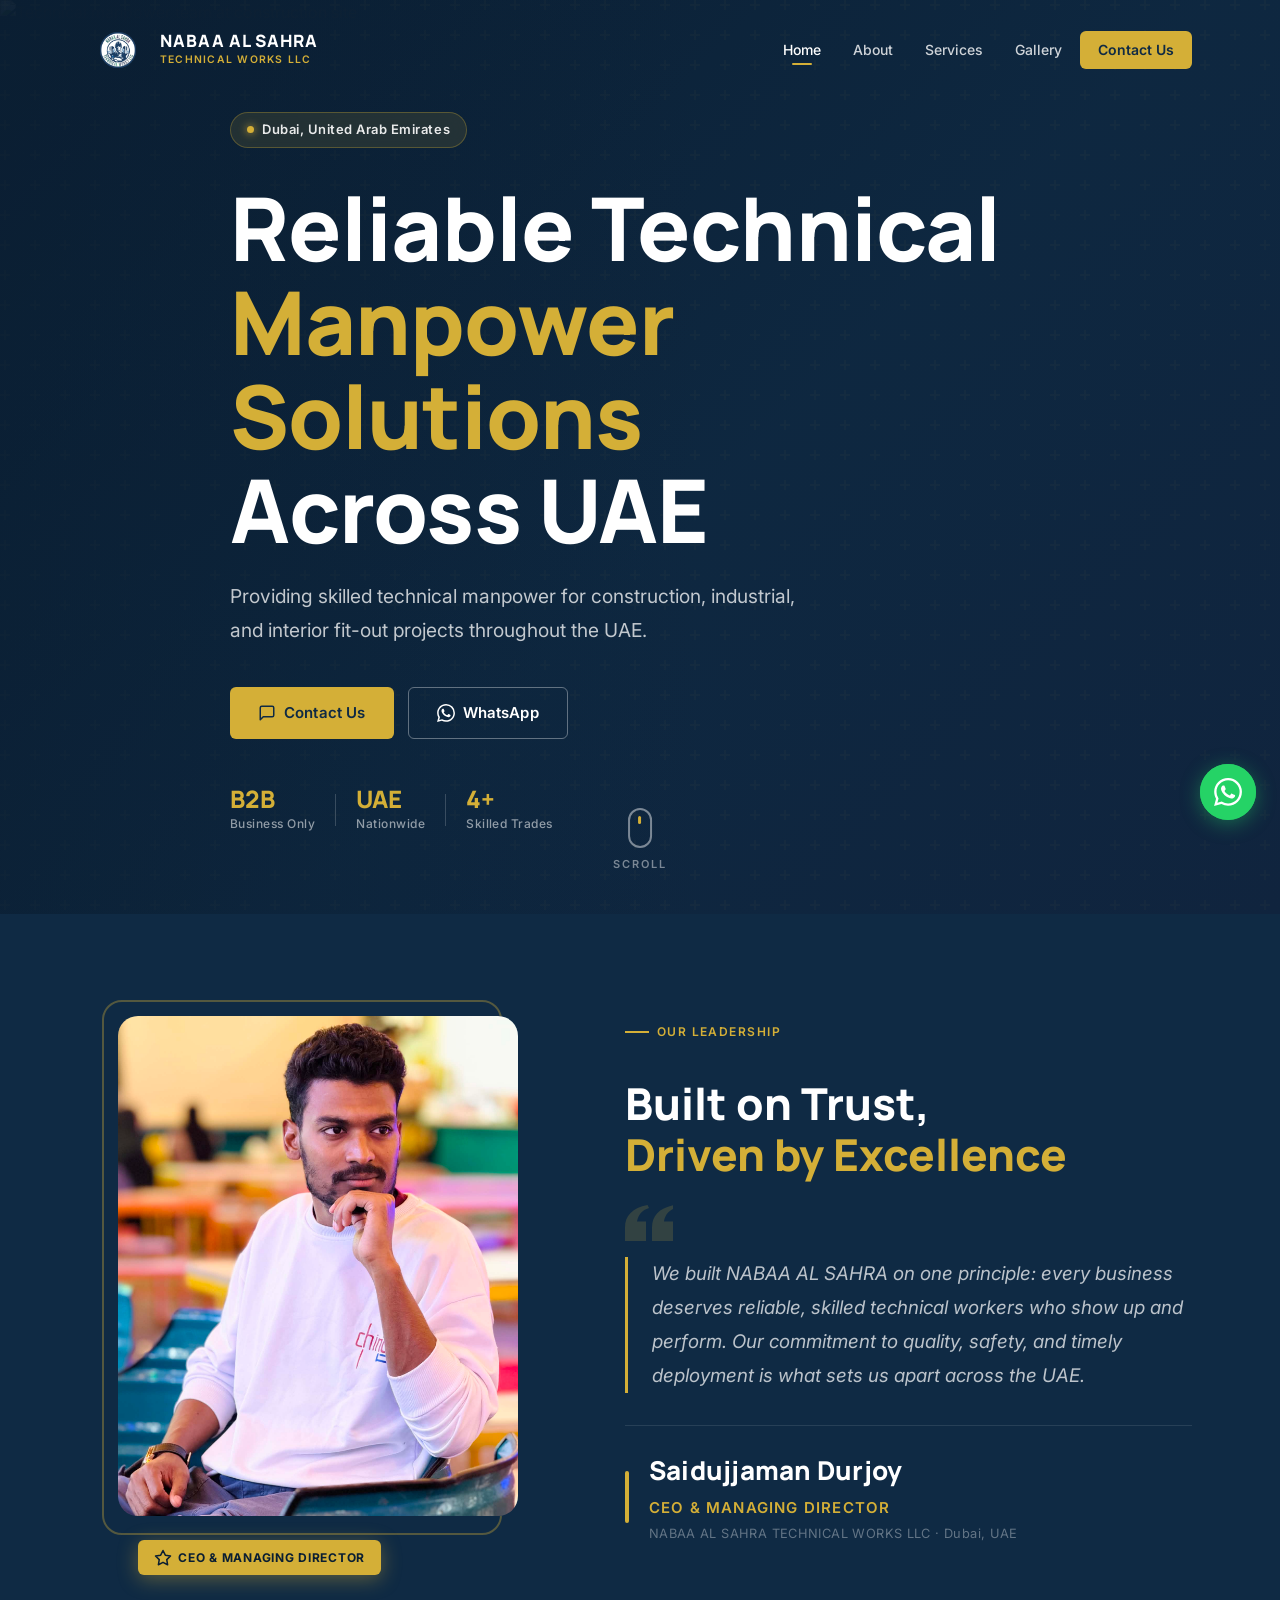
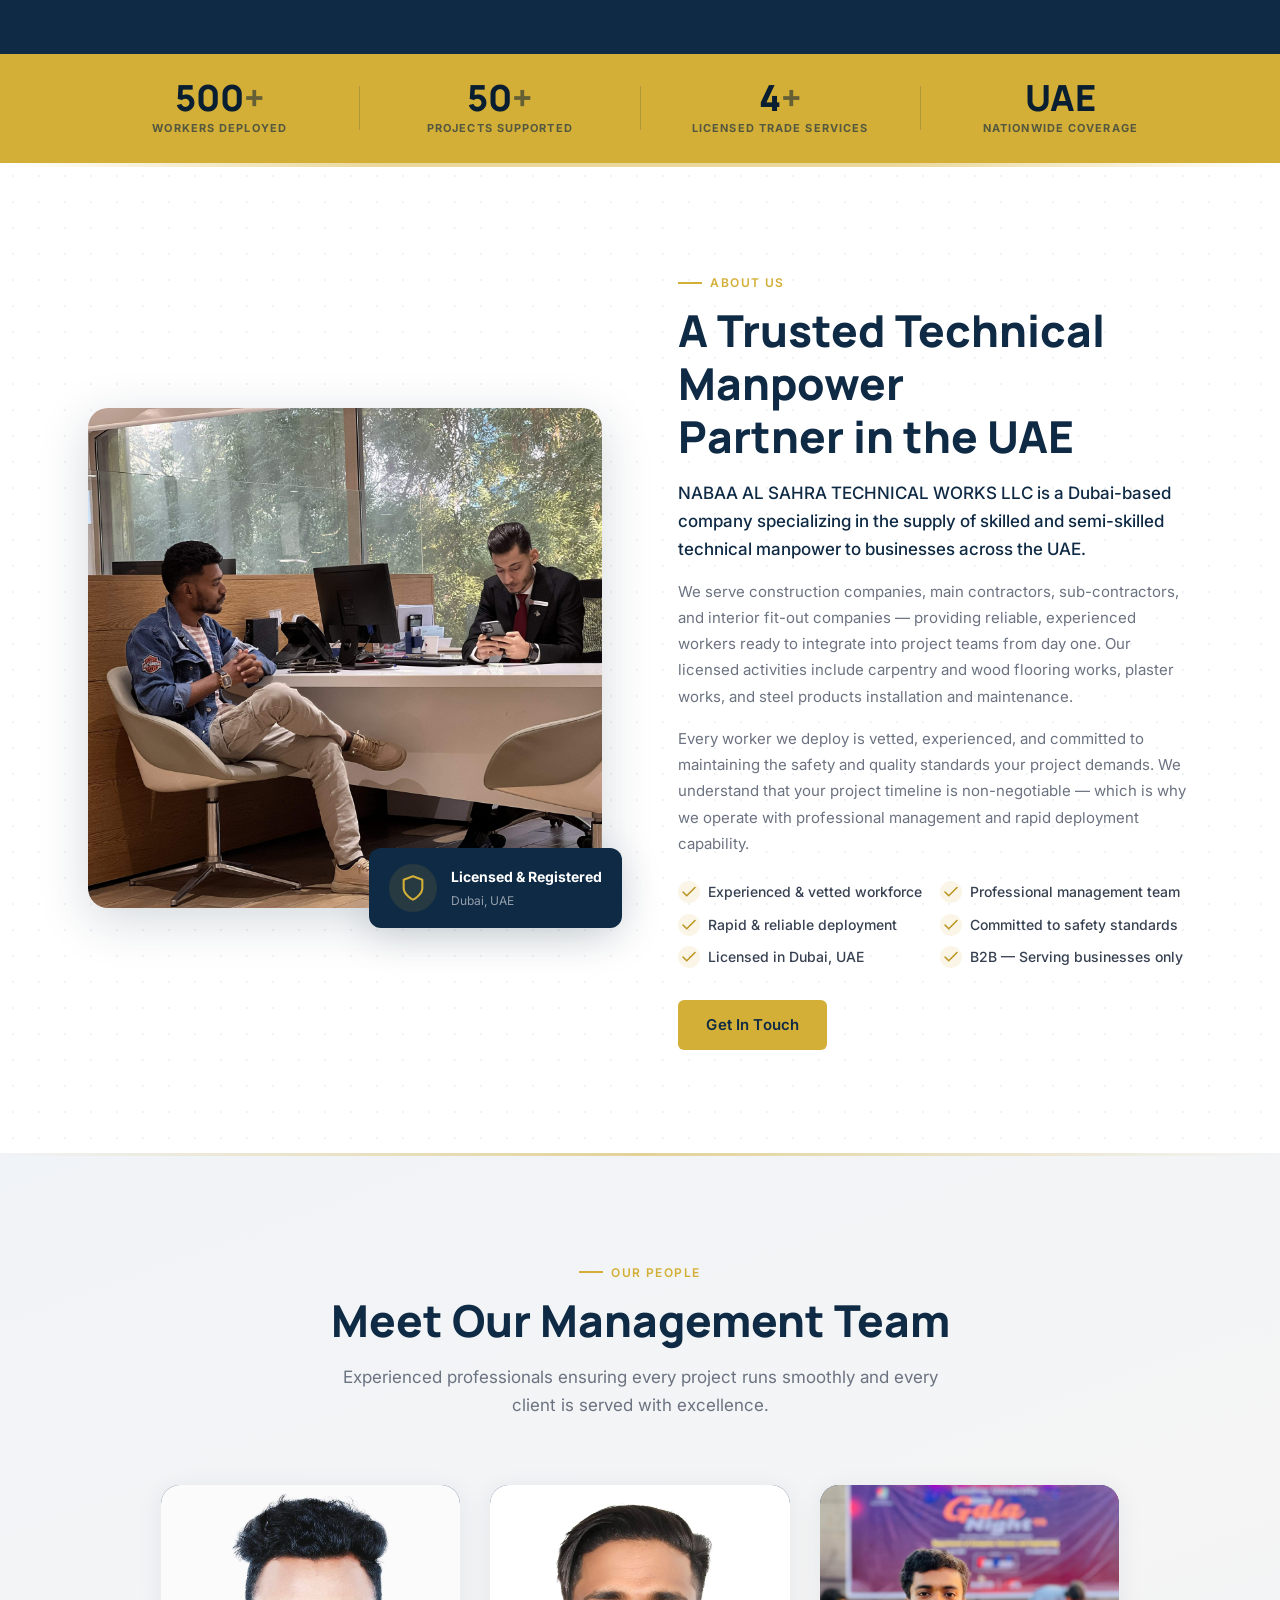
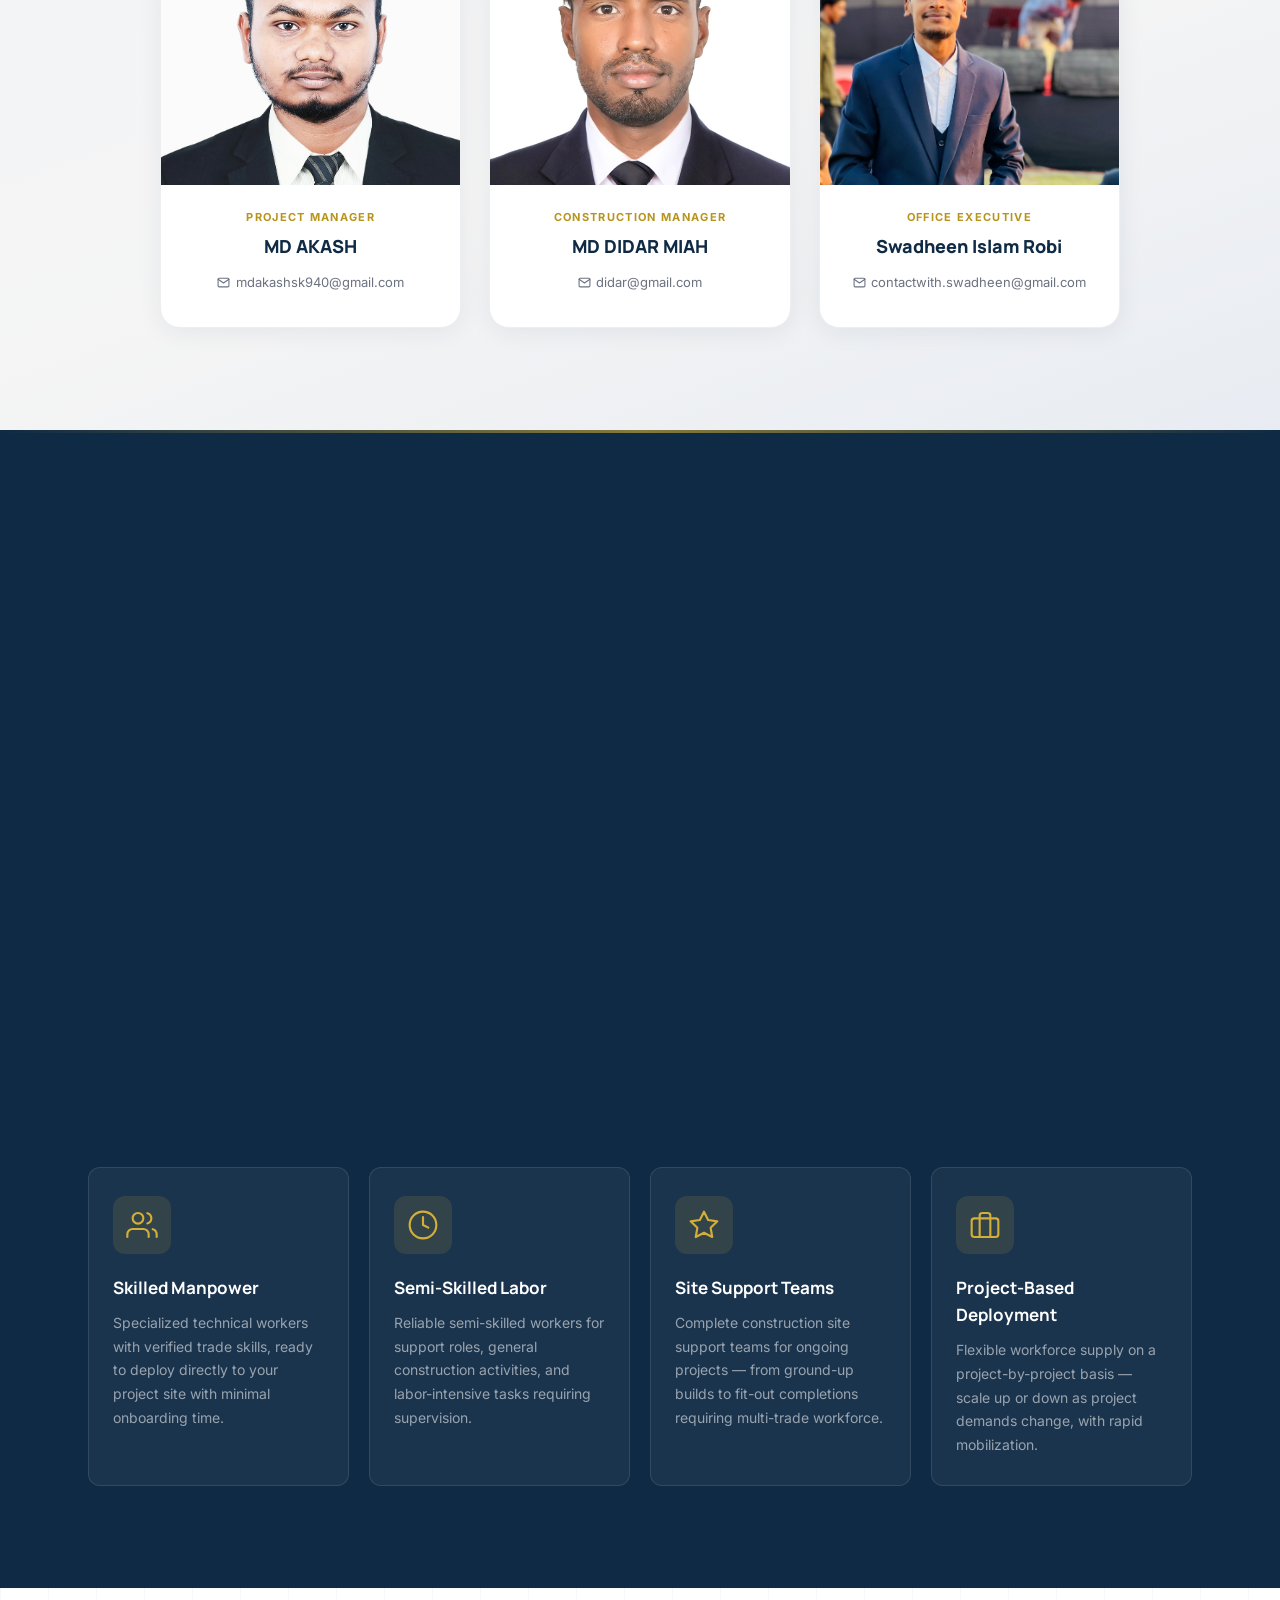
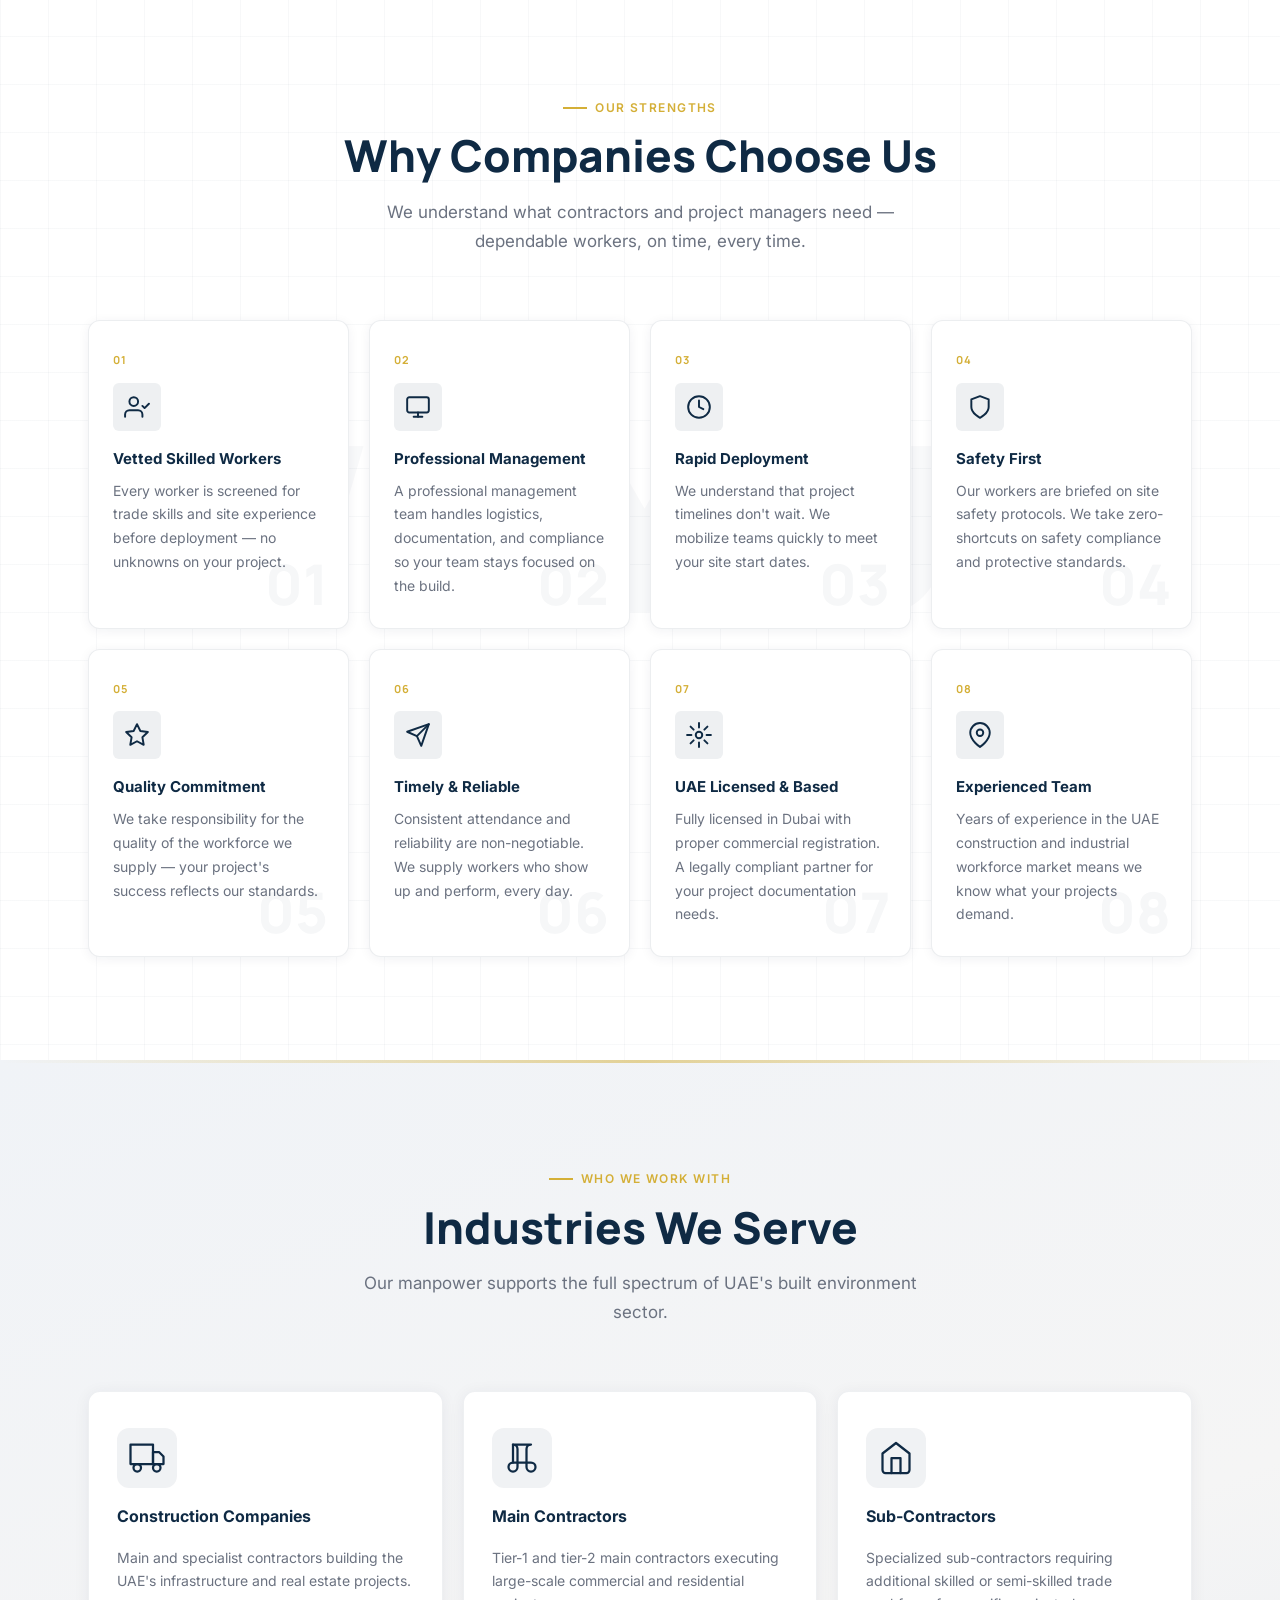
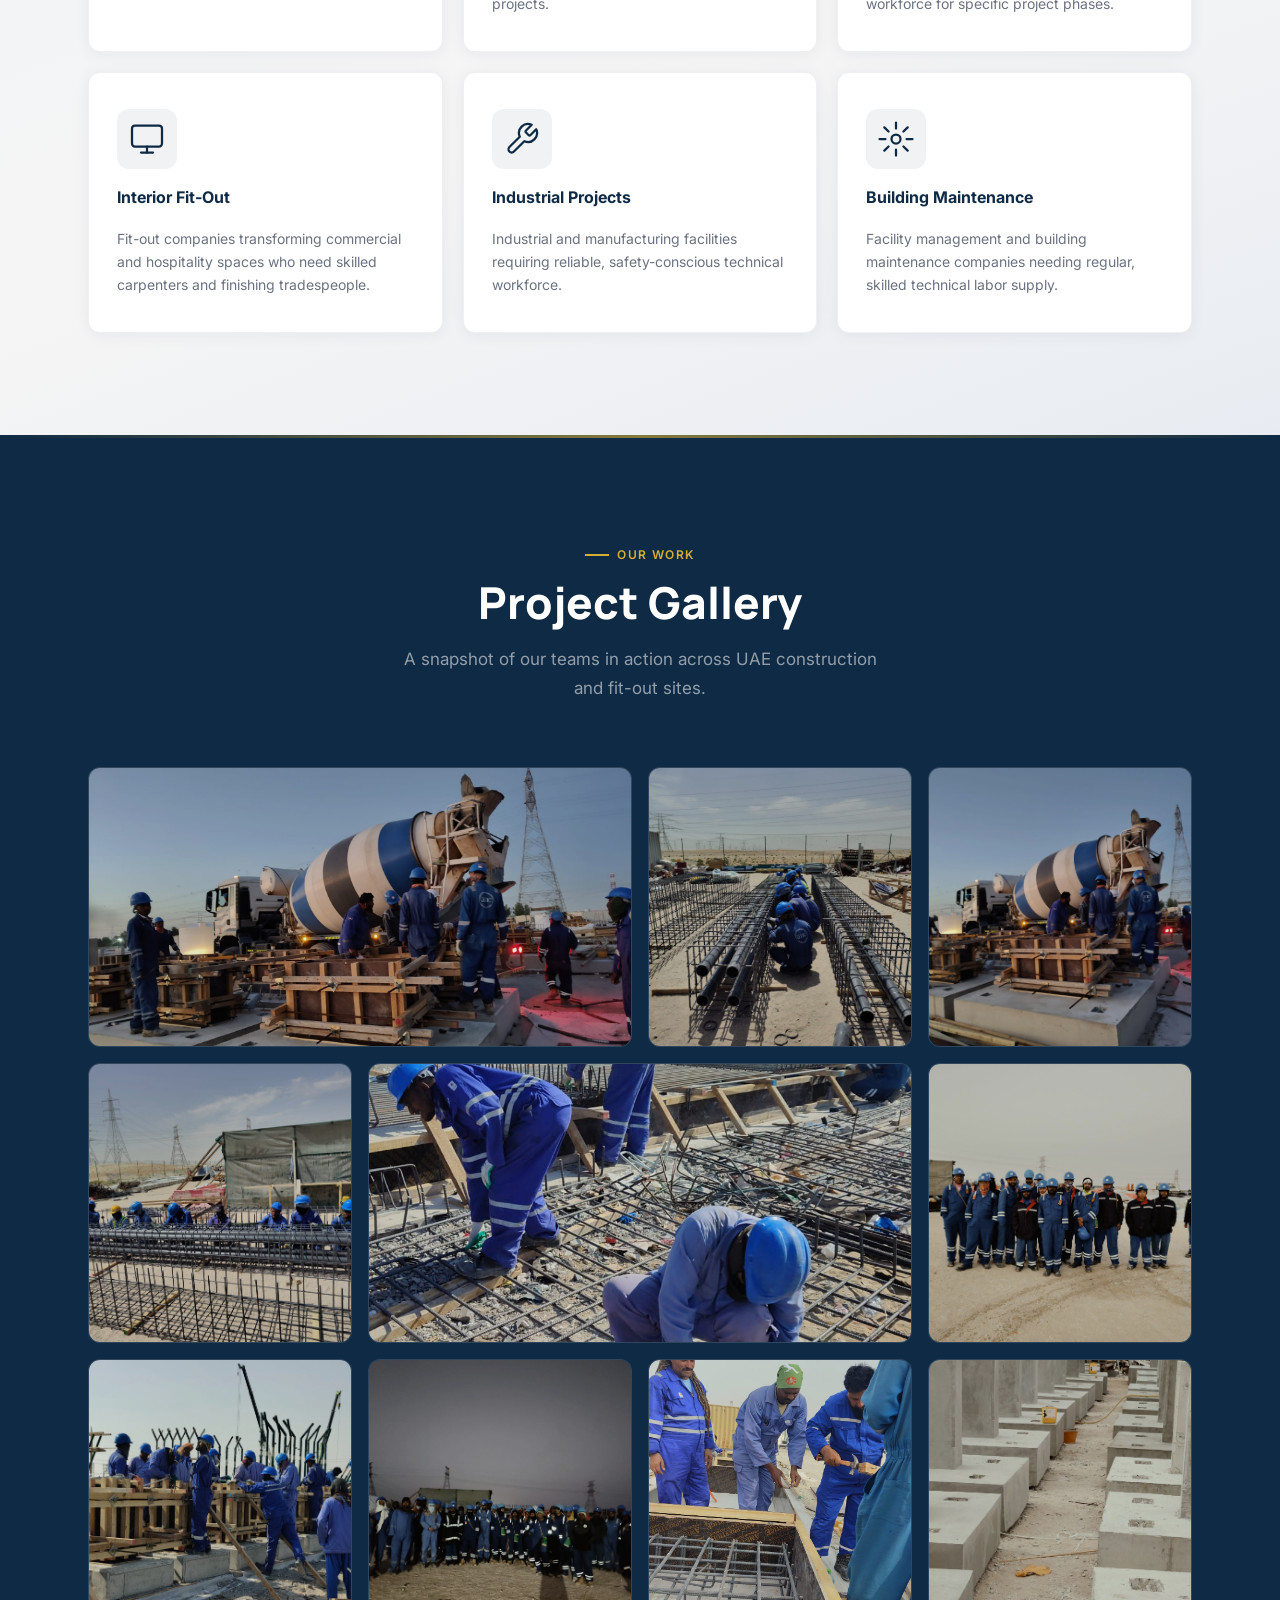
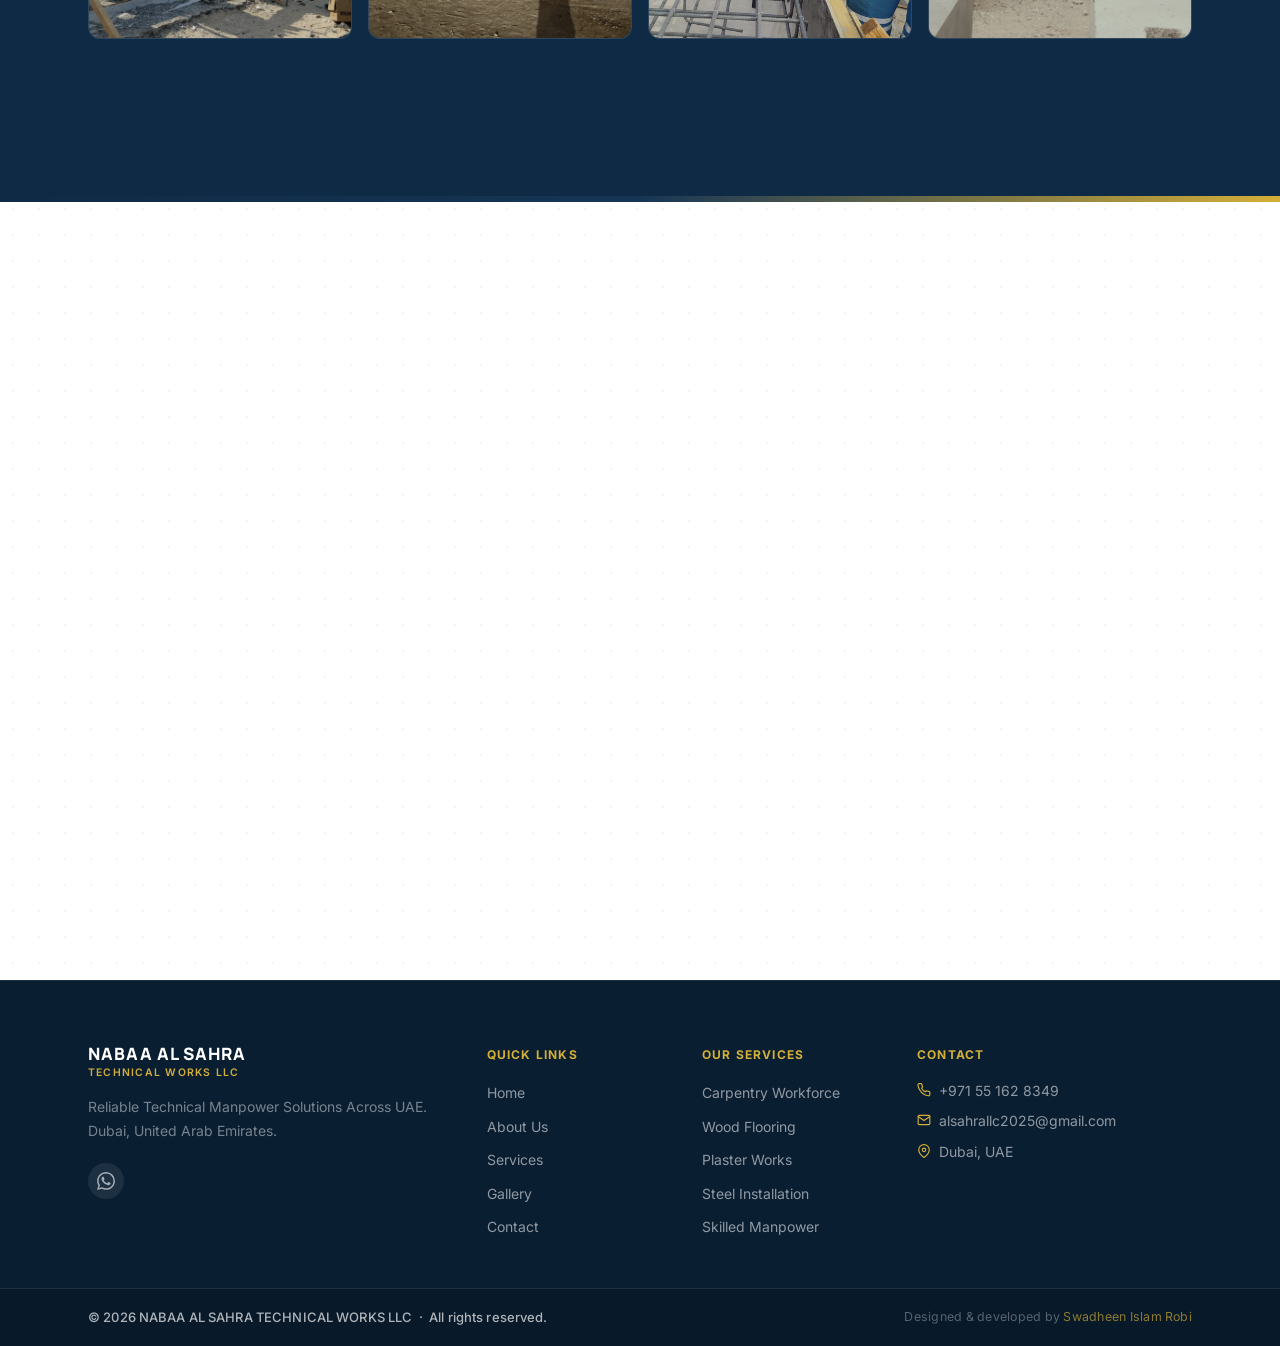
==== index.html @ 3c265c51 "Initial commit" ====
<!DOCTYPE html>
<html lang="en">
<head>
  <meta charset="UTF-8" />
  <meta name="viewport" content="width=device-width, initial-scale=1.0" />
  <meta name="description" content="NABAA AL SAHRA TECHNICAL WORKS LLC — Reliable technical manpower solutions for construction, industrial, and interior fit-out projects across the UAE." />
  <meta name="keywords" content="technical manpower UAE, carpentry workers Dubai, plaster workers UAE, construction manpower, steel installation workers, skilled labor Dubai" />
  <meta name="robots" content="index, follow" />

  <!-- Open Graph -->
  <meta property="og:title" content="NABAA AL SAHRA TECHNICAL WORKS LLC" />
  <meta property="og:description" content="Reliable Technical Manpower Solutions Across UAE. Skilled carpenters, plaster workers, steel installation teams and more." />
  <meta property="og:type" content="website" />
  <meta property="og:image" content="assets/images/hero.jpg" />

  <title>NABAA AL SAHRA TECHNICAL WORKS LLC | Technical Manpower UAE</title>

  <!-- Preconnect Google Fonts -->
  <link rel="preconnect" href="https://fonts.googleapis.com" />
  <link rel="preconnect" href="https://fonts.gstatic.com" crossorigin />
  <link href="https://fonts.googleapis.com/css2?family=Inter:wght@300;400;500;600;700;800&family=Manrope:wght@400;500;600;700;800&display=swap" rel="stylesheet" />

  <link rel="stylesheet" href="css/style.css" />

  <!-- Favicon placeholder -->
  <link rel="icon" type="image/png" href="assets/logo/favicon.png" />
</head>
<body>

  <!-- =============================
       INTRO SPLASH SCREEN
  ============================== -->
  <div class="splash" id="splash" aria-hidden="true">
    <div class="splash__bg-lines"></div>
    <div class="splash__content">
      <div class="splash__logo-wrap">
        <img src="assets/logo/logo.png" alt="NABAA AL SAHRA" class="splash__logo-img" id="splashImg"
             onerror="this.style.display='none';" />
        <div class="splash__logo-text-wrap">
          <span class="splash__logo-main">NABAA AL SAHRA</span>
          <span class="splash__logo-divider"></span>
          <span class="splash__logo-sub">TECHNICAL WORKS LLC</span>
        </div>
      </div>
      <p class="splash__tagline">Dubai &bull; United Arab Emirates</p>
      <div class="splash__progress"><span class="splash__progress-fill"></span></div>
    </div>
  </div>

  <!-- =============================
       NAVIGATION
  ============================== -->
  <header class="navbar" id="navbar">
    <div class="container navbar__inner">
      <a href="#home" class="navbar__logo" aria-label="NABAA AL SAHRA home">
        <img src="assets/logo/logo.png" alt="NABAA AL SAHRA" class="logo-img"
             onerror="this.style.display='none';" />
        <div class="logo-text">
          <span class="logo-text__main">NABAA AL SAHRA</span>
          <span class="logo-text__sub">TECHNICAL WORKS LLC</span>
        </div>
      </a>

      <nav class="navbar__nav" id="navMenu" aria-label="Main navigation">
        <ul class="nav-list">
          <li><a href="#home"      class="nav-link" data-section="home">Home</a></li>
          <li><a href="#about"     class="nav-link" data-section="about">About</a></li>
          <li><a href="#services"  class="nav-link" data-section="services">Services</a></li>
          <li><a href="#gallery"   class="nav-link" data-section="gallery">Gallery</a></li>
          <li><a href="#contact"   class="nav-link nav-link--cta" data-section="contact">Contact Us</a></li>
        </ul>
      </nav>

      <button class="navbar__hamburger" id="hamburger" aria-label="Toggle menu" aria-expanded="false">
        <span></span>
        <span></span>
        <span></span>
      </button>
    </div>
  </header>

  <main>

    <!-- =============================
         HERO SECTION
    ============================== -->
    <section class="hero" id="home">
      <div class="hero__bg">
        <!-- Replace src with your actual hero photo -->
        <img
          src="assets/images/hero.jpg"
          alt="Technical manpower team at construction site"
          class="hero__bg-img"
          loading="eager"
          fetchpriority="high"
        />
        <div class="hero__overlay"></div>
      </div>

      <div class="container hero__content">
        <div class="hero__badge reveal">
          <span class="hero__badge-dot"></span>
          Dubai, United Arab Emirates
        </div>

        <h1 class="hero__headline reveal reveal--delay-1">
          Reliable Technical<br />
          <span class="text-gold">Manpower Solutions</span><br />
          Across UAE
        </h1>

        <p class="hero__subtitle reveal reveal--delay-2">
          Providing skilled technical manpower for construction, industrial,<br class="desktop-only" />
          and interior fit-out projects throughout the UAE.
        </p>

        <div class="hero__actions reveal reveal--delay-3">
          <a href="#contact" class="btn btn--primary">
            <svg width="18" height="18" viewBox="0 0 24 24" fill="none" stroke="currentColor" stroke-width="2" stroke-linecap="round" stroke-linejoin="round" aria-hidden="true"><path d="M21 15a2 2 0 0 1-2 2H7l-4 4V5a2 2 0 0 1 2-2h14a2 2 0 0 1 2 2z"/></svg>
            Contact Us
          </a>
          <a href="https://wa.me/971551628349" target="_blank" rel="noopener" class="btn btn--whatsapp">
            <svg width="18" height="18" viewBox="0 0 24 24" fill="currentColor" aria-hidden="true"><path d="M17.472 14.382c-.297-.149-1.758-.867-2.03-.967-.273-.099-.471-.148-.67.15-.197.297-.767.966-.94 1.164-.173.199-.347.223-.644.075-.297-.15-1.255-.463-2.39-1.475-.883-.788-1.48-1.761-1.653-2.059-.173-.297-.018-.458.13-.606.134-.133.298-.347.446-.52.149-.174.198-.298.298-.497.099-.198.05-.371-.025-.52-.075-.149-.669-1.612-.916-2.207-.242-.579-.487-.5-.669-.51-.173-.008-.371-.01-.57-.01-.198 0-.52.074-.792.372-.272.297-1.04 1.016-1.04 2.479 0 1.462 1.065 2.875 1.213 3.074.149.198 2.096 3.2 5.077 4.487.709.306 1.262.489 1.694.625.712.227 1.36.195 1.871.118.571-.085 1.758-.719 2.006-1.413.248-.694.248-1.289.173-1.413-.074-.124-.272-.198-.57-.347m-5.421 7.403h-.004a9.87 9.87 0 0 1-5.031-1.378l-.361-.214-3.741.982.998-3.648-.235-.374a9.86 9.86 0 0 1-1.51-5.26c.001-5.45 4.436-9.884 9.888-9.884 2.64 0 5.122 1.03 6.988 2.898a9.825 9.825 0 0 1 2.893 6.994c-.003 5.45-4.437 9.884-9.885 9.884m8.413-18.297A11.815 11.815 0 0 0 12.05 0C5.495 0 .16 5.335.157 11.892c0 2.096.547 4.142 1.588 5.945L.057 24l6.305-1.654a11.882 11.882 0 0 0 5.683 1.448h.005c6.554 0 11.89-5.335 11.893-11.893a11.821 11.821 0 0 0-3.48-8.413Z"/></svg>
            WhatsApp
          </a>
        </div>

        <div class="hero__stats reveal reveal--delay-4">
          <div class="hero__stat">
            <span class="hero__stat-number">B2B</span>
            <span class="hero__stat-label">Business Only</span>
          </div>
          <div class="hero__stat-divider"></div>
          <div class="hero__stat">
            <span class="hero__stat-number">UAE</span>
            <span class="hero__stat-label">Nationwide</span>
          </div>
          <div class="hero__stat-divider"></div>
          <div class="hero__stat">
            <span class="hero__stat-number">4+</span>
            <span class="hero__stat-label">Skilled Trades</span>
          </div>
        </div>
      </div>

      <a href="#leadership" class="hero__scroll-cue" aria-label="Scroll down">
        <div class="scroll-mouse">
          <span class="scroll-mouse__dot"></span>
        </div>
        <span class="scroll-mouse__label">Scroll</span>
      </a>
    </section>

    <!-- =============================
         LEADERSHIP / CEO SECTION
    ============================== -->
    <section class="leadership section section--dark" id="leadership">
      <div class="container leadership__inner">

        <div class="leadership__image-col reveal">
          <div class="leadership__img-frame">
            <div class="leadership__img-placeholder" id="ceoImgWrap">
              <img src="assets/images/ceo.jpeg" alt="Saidujjaman Durjoy — CEO &amp; Managing Director" class="leadership__img" loading="lazy" id="ceoImg" />
            </div>
            <div class="leadership__img-accent"></div>
            <div class="leadership__img-badge">
              <svg width="18" height="18" viewBox="0 0 24 24" fill="none" stroke="currentColor" stroke-width="2" stroke-linecap="round" stroke-linejoin="round" aria-hidden="true"><polygon points="12 2 15.09 8.26 22 9.27 17 14.14 18.18 21.02 12 17.77 5.82 21.02 7 14.14 2 9.27 8.91 8.26 12 2"/></svg>
              CEO &amp; Managing Director
            </div>
          </div>
        </div>

        <div class="leadership__content reveal reveal--delay-2">
          <div class="section-label section-label--light">Our Leadership</div>
          <h2 class="leadership__heading">
            Built on Trust,<br />
            <span class="text-gold">Driven by Excellence</span>
          </h2>
          <svg class="leadership__quote-icon" width="48" height="36" viewBox="0 0 48 36" fill="none" aria-hidden="true">
            <path d="M0 36V22.5C0 10.5 7.5 3 22.5 0L24 3C17 5 13 10 12 16.5H21V36H0ZM27 36V22.5C27 10.5 34.5 3 49.5 0L51 3C44 5 40 10 39 16.5H48V36H27Z" fill="currentColor" opacity="0.18"/>
          </svg>
          <blockquote class="leadership__quote">
            We built NABAA AL SAHRA on one principle: every business deserves reliable, skilled technical workers who show up and perform. Our commitment to quality, safety, and timely deployment is what sets us apart across the UAE.
          </blockquote>
          <div class="leadership__person">
            <div class="leadership__person-bar"></div>
            <div class="leadership__person-info">
              <div class="leadership__name">Saidujjaman Durjoy</div>
              <div class="leadership__role">CEO &amp; Managing Director</div>
              <div class="leadership__company">NABAA AL SAHRA TECHNICAL WORKS LLC · Dubai, UAE</div>
            </div>
          </div>
        </div>

      </div>
    </section>

    <!-- =============================
         STATS BAR
    ============================== -->
    <div class="stats-bar">
      <div class="container stats-bar__inner">
        <div class="stats-bar__item">
          <span class="stats-bar__num">500<span>+</span></span>
          <span class="stats-bar__label">Workers Deployed</span>
        </div>
        <div class="stats-bar__divider"></div>
        <div class="stats-bar__item">
          <span class="stats-bar__num">50<span>+</span></span>
          <span class="stats-bar__label">Projects Supported</span>
        </div>
        <div class="stats-bar__divider"></div>
        <div class="stats-bar__item">
          <span class="stats-bar__num">4<span>+</span></span>
          <span class="stats-bar__label">Licensed Trade Services</span>
        </div>
        <div class="stats-bar__divider"></div>
        <div class="stats-bar__item">
          <span class="stats-bar__num">UAE</span>
          <span class="stats-bar__label">Nationwide Coverage</span>
        </div>
      </div>
    </div>

    <!-- =============================
         ABOUT SECTION
    ============================== -->
    <section class="about section" id="about">
      <div class="container about__inner">

        <div class="about__image-col reveal">
          <div class="about__image-wrap">
            <!-- Replace src with your actual about/team photo -->
            <img
              src="assets/images/about.jpg"
              alt="NABAA AL SAHRA technical team"
              class="about__img"
              loading="lazy"
            />
            <div class="about__image-card">
              <div class="about__image-card-icon">
                <svg width="28" height="28" viewBox="0 0 24 24" fill="none" stroke="currentColor" stroke-width="1.8" stroke-linecap="round" stroke-linejoin="round"><path d="M12 22s8-4 8-10V5l-8-3-8 3v7c0 6 8 10 8 10z"/></svg>
              </div>
              <div>
                <div class="about__image-card-title">Licensed &amp; Registered</div>
                <div class="about__image-card-sub">Dubai, UAE</div>
              </div>
            </div>
          </div>
        </div>

        <div class="about__content-col">
          <div class="section-label reveal">About Us</div>
          <h2 class="section-title reveal reveal--delay-1">
            A Trusted Technical Manpower<br />Partner in the UAE
          </h2>
          <p class="about__lead reveal reveal--delay-2">
            NABAA AL SAHRA TECHNICAL WORKS LLC is a Dubai-based company specializing in the supply of skilled and semi-skilled technical manpower to businesses across the UAE.
          </p>
          <p class="about__body reveal reveal--delay-2">
            We serve construction companies, main contractors, sub-contractors, and interior fit-out companies — providing reliable, experienced workers ready to integrate into project teams from day one. Our licensed activities include carpentry and wood flooring works, plaster works, and steel products installation and maintenance.
          </p>
          <p class="about__body reveal reveal--delay-2">
            Every worker we deploy is vetted, experienced, and committed to maintaining the safety and quality standards your project demands. We understand that your project timeline is non-negotiable — which is why we operate with professional management and rapid deployment capability.
          </p>

          <ul class="about__pillars reveal reveal--delay-3">
            <li class="about__pillar">
              <div class="about__pillar-icon">
                <svg width="18" height="18" viewBox="0 0 24 24" fill="none" stroke="currentColor" stroke-width="2" stroke-linecap="round" stroke-linejoin="round"><polyline points="20 6 9 17 4 12"/></svg>
              </div>
              Experienced &amp; vetted workforce
            </li>
            <li class="about__pillar">
              <div class="about__pillar-icon">
                <svg width="18" height="18" viewBox="0 0 24 24" fill="none" stroke="currentColor" stroke-width="2" stroke-linecap="round" stroke-linejoin="round"><polyline points="20 6 9 17 4 12"/></svg>
              </div>
              Professional management team
            </li>
            <li class="about__pillar">
              <div class="about__pillar-icon">
                <svg width="18" height="18" viewBox="0 0 24 24" fill="none" stroke="currentColor" stroke-width="2" stroke-linecap="round" stroke-linejoin="round"><polyline points="20 6 9 17 4 12"/></svg>
              </div>
              Rapid &amp; reliable deployment
            </li>
            <li class="about__pillar">
              <div class="about__pillar-icon">
                <svg width="18" height="18" viewBox="0 0 24 24" fill="none" stroke="currentColor" stroke-width="2" stroke-linecap="round" stroke-linejoin="round"><polyline points="20 6 9 17 4 12"/></svg>
              </div>
              Committed to safety standards
            </li>
            <li class="about__pillar">
              <div class="about__pillar-icon">
                <svg width="18" height="18" viewBox="0 0 24 24" fill="none" stroke="currentColor" stroke-width="2" stroke-linecap="round" stroke-linejoin="round"><polyline points="20 6 9 17 4 12"/></svg>
              </div>
              Licensed in Dubai, UAE
            </li>
            <li class="about__pillar">
              <div class="about__pillar-icon">
                <svg width="18" height="18" viewBox="0 0 24 24" fill="none" stroke="currentColor" stroke-width="2" stroke-linecap="round" stroke-linejoin="round"><polyline points="20 6 9 17 4 12"/></svg>
              </div>
              B2B — Serving businesses only
            </li>
          </ul>

          <a href="#contact" class="btn btn--primary reveal reveal--delay-4">Get In Touch</a>
        </div>

      </div>
    </section>

    <!-- =============================
         TEAM SECTION
    ============================== -->
    <section class="team section" id="team">
      <div class="container">
        <div class="section-header">
          <div class="section-label reveal">Our People</div>
          <h2 class="section-title reveal reveal--delay-1">Meet Our Management Team</h2>
          <p class="section-desc reveal reveal--delay-2">
            Experienced professionals ensuring every project runs smoothly and every client is served with excellence.
          </p>
        </div>

        <div class="team__grid">

          <div class="team-card reveal">
            <div class="team-card__img-wrap">
              <img src="assets/images/akash.jpeg" alt="MD AKASH" class="team-card__img" loading="lazy"
                   onerror="this.parentElement.classList.add('team-card__img-wrap--empty'); this.style.display='none';" />
              <div class="team-card__avatar" aria-hidden="true">MA</div>
            </div>
            <div class="team-card__info">
              <div class="team-card__role">Project Manager</div>
              <h3 class="team-card__name">MD AKASH</h3>
              <a href="mailto:mdakashsk940@gmail.com" class="team-card__email">
                <svg width="13" height="13" viewBox="0 0 24 24" fill="none" stroke="currentColor" stroke-width="2" stroke-linecap="round" stroke-linejoin="round" aria-hidden="true"><path d="M4 4h16c1.1 0 2 .9 2 2v12c0 1.1-.9 2-2 2H4c-1.1 0-2-.9-2-2V6c0-1.1.9-2 2-2z"/><polyline points="22,6 12,13 2,6"/></svg>
                mdakashsk940@gmail.com
              </a>
            </div>
          </div>

          <div class="team-card reveal reveal--delay-1">
            <div class="team-card__img-wrap">
              <img src="assets/images/didar.jpeg" alt="MD DIDAR MIAH" class="team-card__img" loading="lazy"
                   onerror="this.parentElement.classList.add('team-card__img-wrap--empty'); this.style.display='none';" />
              <div class="team-card__avatar" aria-hidden="true">DM</div>
            </div>
            <div class="team-card__info">
              <div class="team-card__role">Construction Manager</div>
              <h3 class="team-card__name">MD DIDAR MIAH</h3>
              <a href="mailto:didar@gmail.com" class="team-card__email">
                <svg width="13" height="13" viewBox="0 0 24 24" fill="none" stroke="currentColor" stroke-width="2" stroke-linecap="round" stroke-linejoin="round" aria-hidden="true"><path d="M4 4h16c1.1 0 2 .9 2 2v12c0 1.1-.9 2-2 2H4c-1.1 0-2-.9-2-2V6c0-1.1.9-2 2-2z"/><polyline points="22,6 12,13 2,6"/></svg>
                didar@gmail.com
              </a>
            </div>
          </div>

          <div class="team-card reveal reveal--delay-2">
            <div class="team-card__img-wrap">
              <img src="assets/images/swadheen.jpg" alt="Swadheen Islam Robi" class="team-card__img" loading="lazy"
                   onerror="this.parentElement.classList.add('team-card__img-wrap--empty'); this.style.display='none';" />
              <div class="team-card__avatar" aria-hidden="true">SR</div>
            </div>
            <div class="team-card__info">
              <div class="team-card__role">Office Executive</div>
              <h3 class="team-card__name">Swadheen Islam Robi</h3>
              <a href="mailto:contactwith.swadheen@gmail.com" class="team-card__email">
                <svg width="13" height="13" viewBox="0 0 24 24" fill="none" stroke="currentColor" stroke-width="2" stroke-linecap="round" stroke-linejoin="round" aria-hidden="true"><path d="M4 4h16c1.1 0 2 .9 2 2v12c0 1.1-.9 2-2 2H4c-1.1 0-2-.9-2-2V6c0-1.1.9-2 2-2z"/><polyline points="22,6 12,13 2,6"/></svg>
                contactwith.swadheen@gmail.com
              </a>
            </div>
          </div>

        </div>
      </div>
    </section>

    <!-- =============================
         SERVICES SECTION
    ============================== -->
    <section class="services section section--dark" id="services">
      <div class="container">
        <div class="section-header">
          <div class="section-label section-label--light reveal">What We Provide</div>
          <h2 class="section-title section-title--light reveal reveal--delay-1">Our Manpower Services</h2>
          <p class="section-desc section-desc--light reveal reveal--delay-2">
            We supply specialized technical workforce across the UAE's construction<br class="desktop-only" />
            and industrial sectors. B2B supply only.
          </p>
        </div>

        <div class="services__grid">

          <div class="service-card reveal">
            <div class="service-card__icon">
              <svg width="32" height="32" viewBox="0 0 24 24" fill="none" stroke="currentColor" stroke-width="1.6" stroke-linecap="round" stroke-linejoin="round" aria-hidden="true"><path d="M14.7 6.3a1 1 0 0 0 0 1.4l1.6 1.6a1 1 0 0 0 1.4 0l3.77-3.77a6 6 0 0 1-7.94 7.94l-6.91 6.91a2.12 2.12 0 0 1-3-3l6.91-6.91a6 6 0 0 1 7.94-7.94l-3.76 3.76z"/></svg>
            </div>
            <h3 class="service-card__title">Carpentry Workforce</h3>
            <p class="service-card__desc">Skilled carpenters for interior joinery, formwork, furniture installation, and all carpentry requirements on commercial and residential sites.</p>
            <div class="service-card__tag">Licensed Activity</div>
          </div>

          <div class="service-card reveal reveal--delay-1">
            <div class="service-card__icon">
              <svg width="32" height="32" viewBox="0 0 24 24" fill="none" stroke="currentColor" stroke-width="1.6" stroke-linecap="round" stroke-linejoin="round" aria-hidden="true"><rect x="3" y="3" width="18" height="18" rx="2"/><path d="M3 9h18M9 21V9"/></svg>
            </div>
            <h3 class="service-card__title">Wood Flooring Specialists</h3>
            <p class="service-card__desc">Experienced wood flooring teams for parquet, engineered hardwood, laminate, and luxury vinyl flooring — precise finish, on schedule.</p>
            <div class="service-card__tag">Licensed Activity</div>
          </div>

          <div class="service-card reveal reveal--delay-2">
            <div class="service-card__icon">
              <svg width="32" height="32" viewBox="0 0 24 24" fill="none" stroke="currentColor" stroke-width="1.6" stroke-linecap="round" stroke-linejoin="round" aria-hidden="true"><path d="M3 9l9-7 9 7v11a2 2 0 0 1-2 2H5a2 2 0 0 1-2-2z"/><polyline points="9 22 9 12 15 12 15 22"/></svg>
            </div>
            <h3 class="service-card__title">Plaster Works</h3>
            <p class="service-card__desc">Skilled plasterers for internal and external plaster, decorative finishes, and wall cladding on large-scale construction and fit-out projects.</p>
            <div class="service-card__tag">Licensed Activity</div>
          </div>

          <div class="service-card reveal reveal--delay-3">
            <div class="service-card__icon">
              <svg width="32" height="32" viewBox="0 0 24 24" fill="none" stroke="currentColor" stroke-width="1.6" stroke-linecap="round" stroke-linejoin="round" aria-hidden="true"><line x1="12" y1="2" x2="12" y2="6"/><line x1="12" y1="18" x2="12" y2="22"/><line x1="4.93" y1="4.93" x2="7.76" y2="7.76"/><line x1="16.24" y1="16.24" x2="19.07" y2="19.07"/><line x1="2" y1="12" x2="6" y2="12"/><line x1="18" y1="12" x2="22" y2="12"/><path d="M12 8a4 4 0 0 1 4 4"/></svg>
            </div>
            <h3 class="service-card__title">Steel Installation Workers</h3>
            <p class="service-card__desc">Experienced steel installation and maintenance teams for structural steel, metal fabrication, and steel product installation across industrial and commercial projects.</p>
            <div class="service-card__tag">Licensed Activity</div>
          </div>

          <div class="service-card reveal">
            <div class="service-card__icon">
              <svg width="32" height="32" viewBox="0 0 24 24" fill="none" stroke="currentColor" stroke-width="1.6" stroke-linecap="round" stroke-linejoin="round" aria-hidden="true"><path d="M17 21v-2a4 4 0 0 0-4-4H5a4 4 0 0 0-4 4v2"/><circle cx="9" cy="7" r="4"/><path d="M23 21v-2a4 4 0 0 0-3-3.87"/><path d="M16 3.13a4 4 0 0 1 0 7.75"/></svg>
            </div>
            <h3 class="service-card__title">Skilled Manpower</h3>
            <p class="service-card__desc">Specialized technical workers with verified trade skills, ready to deploy directly to your project site with minimal onboarding time.</p>
          </div>

          <div class="service-card reveal reveal--delay-1">
            <div class="service-card__icon">
              <svg width="32" height="32" viewBox="0 0 24 24" fill="none" stroke="currentColor" stroke-width="1.6" stroke-linecap="round" stroke-linejoin="round" aria-hidden="true"><circle cx="12" cy="12" r="10"/><polyline points="12 6 12 12 16 14"/></svg>
            </div>
            <h3 class="service-card__title">Semi-Skilled Labor</h3>
            <p class="service-card__desc">Reliable semi-skilled workers for support roles, general construction activities, and labor-intensive tasks requiring supervision.</p>
          </div>

          <div class="service-card reveal reveal--delay-2">
            <div class="service-card__icon">
              <svg width="32" height="32" viewBox="0 0 24 24" fill="none" stroke="currentColor" stroke-width="1.6" stroke-linecap="round" stroke-linejoin="round" aria-hidden="true"><polygon points="12 2 15.09 8.26 22 9.27 17 14.14 18.18 21.02 12 17.77 5.82 21.02 7 14.14 2 9.27 8.91 8.26 12 2"/></svg>
            </div>
            <h3 class="service-card__title">Site Support Teams</h3>
            <p class="service-card__desc">Complete construction site support teams for ongoing projects — from ground-up builds to fit-out completions requiring multi-trade workforce.</p>
          </div>

          <div class="service-card reveal reveal--delay-3">
            <div class="service-card__icon">
              <svg width="32" height="32" viewBox="0 0 24 24" fill="none" stroke="currentColor" stroke-width="1.6" stroke-linecap="round" stroke-linejoin="round" aria-hidden="true"><rect x="2" y="7" width="20" height="14" rx="2"/><path d="M16 21V5a2 2 0 0 0-2-2h-4a2 2 0 0 0-2 2v16"/></svg>
            </div>
            <h3 class="service-card__title">Project-Based Deployment</h3>
            <p class="service-card__desc">Flexible workforce supply on a project-by-project basis — scale up or down as project demands change, with rapid mobilization.</p>
          </div>

        </div>
      </div>
    </section>

    <!-- =============================
         WHY CHOOSE US
    ============================== -->
    <section class="why section" id="why">
      <div class="container">
        <div class="section-header">
          <div class="section-label reveal">Our Strengths</div>
          <h2 class="section-title reveal reveal--delay-1">Why Companies Choose Us</h2>
          <p class="section-desc reveal reveal--delay-2">
            We understand what contractors and project managers need —<br class="desktop-only" />
            dependable workers, on time, every time.
          </p>
        </div>

        <div class="why__grid">

          <div class="why-card reveal" data-num="01">
            <div class="why-card__number">01</div>
            <div class="why-card__icon">
              <svg width="26" height="26" viewBox="0 0 24 24" fill="none" stroke="currentColor" stroke-width="1.8" stroke-linecap="round" stroke-linejoin="round" aria-hidden="true"><path d="M17 21v-2a4 4 0 0 0-4-4H5a4 4 0 0 0-4 4v2"/><circle cx="9" cy="7" r="4"/><polyline points="17 11 19 13 23 9"/></svg>
            </div>
            <h3 class="why-card__title">Vetted Skilled Workers</h3>
            <p class="why-card__desc">Every worker is screened for trade skills and site experience before deployment — no unknowns on your project.</p>
          </div>

          <div class="why-card reveal reveal--delay-1" data-num="02">
            <div class="why-card__number">02</div>
            <div class="why-card__icon">
              <svg width="26" height="26" viewBox="0 0 24 24" fill="none" stroke="currentColor" stroke-width="1.8" stroke-linecap="round" stroke-linejoin="round" aria-hidden="true"><rect x="2" y="3" width="20" height="14" rx="2"/><line x1="8" y1="21" x2="16" y2="21"/><line x1="12" y1="17" x2="12" y2="21"/></svg>
            </div>
            <h3 class="why-card__title">Professional Management</h3>
            <p class="why-card__desc">A professional management team handles logistics, documentation, and compliance so your team stays focused on the build.</p>
          </div>

          <div class="why-card reveal reveal--delay-2" data-num="03">
            <div class="why-card__number">03</div>
            <div class="why-card__icon">
              <svg width="26" height="26" viewBox="0 0 24 24" fill="none" stroke="currentColor" stroke-width="1.8" stroke-linecap="round" stroke-linejoin="round" aria-hidden="true"><circle cx="12" cy="12" r="10"/><polyline points="12 6 12 12 16 14"/></svg>
            </div>
            <h3 class="why-card__title">Rapid Deployment</h3>
            <p class="why-card__desc">We understand that project timelines don't wait. We mobilize teams quickly to meet your site start dates.</p>
          </div>

          <div class="why-card reveal reveal--delay-3" data-num="04">
            <div class="why-card__number">04</div>
            <div class="why-card__icon">
              <svg width="26" height="26" viewBox="0 0 24 24" fill="none" stroke="currentColor" stroke-width="1.8" stroke-linecap="round" stroke-linejoin="round" aria-hidden="true"><path d="M12 22s8-4 8-10V5l-8-3-8 3v7c0 6 8 10 8 10z"/></svg>
            </div>
            <h3 class="why-card__title">Safety First</h3>
            <p class="why-card__desc">Our workers are briefed on site safety protocols. We take zero-shortcuts on safety compliance and protective standards.</p>
          </div>

          <div class="why-card reveal" data-num="05">
            <div class="why-card__number">05</div>
            <div class="why-card__icon">
              <svg width="26" height="26" viewBox="0 0 24 24" fill="none" stroke="currentColor" stroke-width="1.8" stroke-linecap="round" stroke-linejoin="round" aria-hidden="true"><polygon points="12 2 15.09 8.26 22 9.27 17 14.14 18.18 21.02 12 17.77 5.82 21.02 7 14.14 2 9.27 8.91 8.26 12 2"/></svg>
            </div>
            <h3 class="why-card__title">Quality Commitment</h3>
            <p class="why-card__desc">We take responsibility for the quality of the workforce we supply — your project's success reflects our standards.</p>
          </div>

          <div class="why-card reveal reveal--delay-1" data-num="06">
            <div class="why-card__number">06</div>
            <div class="why-card__icon">
              <svg width="26" height="26" viewBox="0 0 24 24" fill="none" stroke="currentColor" stroke-width="1.8" stroke-linecap="round" stroke-linejoin="round" aria-hidden="true"><line x1="22" y1="2" x2="11" y2="13"/><polygon points="22 2 15 22 11 13 2 9 22 2"/></svg>
            </div>
            <h3 class="why-card__title">Timely &amp; Reliable</h3>
            <p class="why-card__desc">Consistent attendance and reliability are non-negotiable. We supply workers who show up and perform, every day.</p>
          </div>

          <div class="why-card reveal reveal--delay-2" data-num="07">
            <div class="why-card__number">07</div>
            <div class="why-card__icon">
              <svg width="26" height="26" viewBox="0 0 24 24" fill="none" stroke="currentColor" stroke-width="1.8" stroke-linecap="round" stroke-linejoin="round" aria-hidden="true"><circle cx="12" cy="12" r="3"/><path d="M12 1v4M12 19v4M4.22 4.22l2.83 2.83M16.95 16.95l2.83 2.83M1 12h4M19 12h4M4.22 19.78l2.83-2.83M16.95 7.05l2.83-2.83"/></svg>
            </div>
            <h3 class="why-card__title">UAE Licensed &amp; Based</h3>
            <p class="why-card__desc">Fully licensed in Dubai with proper commercial registration. A legally compliant partner for your project documentation needs.</p>
          </div>

          <div class="why-card reveal reveal--delay-3" data-num="08">
            <div class="why-card__number">08</div>
            <div class="why-card__icon">
              <svg width="26" height="26" viewBox="0 0 24 24" fill="none" stroke="currentColor" stroke-width="1.8" stroke-linecap="round" stroke-linejoin="round" aria-hidden="true"><path d="M21 10c0 7-9 13-9 13s-9-6-9-13a9 9 0 0 1 18 0z"/><circle cx="12" cy="10" r="3"/></svg>
            </div>
            <h3 class="why-card__title">Experienced Team</h3>
            <p class="why-card__desc">Years of experience in the UAE construction and industrial workforce market means we know what your projects demand.</p>
          </div>

        </div>
      </div>
    </section>

    <!-- =============================
         INDUSTRIES WE SERVE
    ============================== -->
    <section class="industries section section--subtle" id="industries">
      <div class="container">
        <div class="section-header">
          <div class="section-label reveal">Who We Work With</div>
          <h2 class="section-title reveal reveal--delay-1">Industries We Serve</h2>
          <p class="section-desc reveal reveal--delay-2">
            Our manpower supports the full spectrum of UAE's built environment sector.
          </p>
        </div>

        <div class="industries__grid">

          <div class="industry-card reveal">
            <div class="industry-card__icon">
              <svg width="36" height="36" viewBox="0 0 24 24" fill="none" stroke="currentColor" stroke-width="1.5" stroke-linecap="round" stroke-linejoin="round" aria-hidden="true"><rect x="1" y="3" width="15" height="13"/><polygon points="16 8 20 8 23 11 23 16 16 16 16 8"/><circle cx="5.5" cy="18.5" r="2.5"/><circle cx="18.5" cy="18.5" r="2.5"/></svg>
            </div>
            <h3 class="industry-card__title">Construction Companies</h3>
            <p class="industry-card__desc">Main and specialist contractors building the UAE's infrastructure and real estate projects.</p>
          </div>

          <div class="industry-card reveal reveal--delay-1">
            <div class="industry-card__icon">
              <svg width="36" height="36" viewBox="0 0 24 24" fill="none" stroke="currentColor" stroke-width="1.5" stroke-linecap="round" stroke-linejoin="round" aria-hidden="true"><line x1="6" y1="3" x2="6" y2="15"/><path d="M18 3a3 3 0 0 0-3 3v12a3 3 0 0 0 3 3 3 3 0 0 0 3-3 3 3 0 0 0-3-3H6a3 3 0 0 0-3 3 3 3 0 0 0 3 3 3 3 0 0 0 3-3V6a3 3 0 0 0-3-3z"/></svg>
            </div>
            <h3 class="industry-card__title">Main Contractors</h3>
            <p class="industry-card__desc">Tier-1 and tier-2 main contractors executing large-scale commercial and residential projects.</p>
          </div>

          <div class="industry-card reveal reveal--delay-2">
            <div class="industry-card__icon">
              <svg width="36" height="36" viewBox="0 0 24 24" fill="none" stroke="currentColor" stroke-width="1.5" stroke-linecap="round" stroke-linejoin="round" aria-hidden="true"><path d="M3 9l9-7 9 7v11a2 2 0 0 1-2 2H5a2 2 0 0 1-2-2z"/><polyline points="9 22 9 12 15 12 15 22"/></svg>
            </div>
            <h3 class="industry-card__title">Sub-Contractors</h3>
            <p class="industry-card__desc">Specialized sub-contractors requiring additional skilled or semi-skilled trade workforce for specific project phases.</p>
          </div>

          <div class="industry-card reveal reveal--delay-3">
            <div class="industry-card__icon">
              <svg width="36" height="36" viewBox="0 0 24 24" fill="none" stroke="currentColor" stroke-width="1.5" stroke-linecap="round" stroke-linejoin="round" aria-hidden="true"><rect x="2" y="3" width="20" height="14" rx="2"/><line x1="8" y1="21" x2="16" y2="21"/><line x1="12" y1="17" x2="12" y2="21"/></svg>
            </div>
            <h3 class="industry-card__title">Interior Fit-Out</h3>
            <p class="industry-card__desc">Fit-out companies transforming commercial and hospitality spaces who need skilled carpenters and finishing tradespeople.</p>
          </div>

          <div class="industry-card reveal">
            <div class="industry-card__icon">
              <svg width="36" height="36" viewBox="0 0 24 24" fill="none" stroke="currentColor" stroke-width="1.5" stroke-linecap="round" stroke-linejoin="round" aria-hidden="true"><path d="M14.7 6.3a1 1 0 0 0 0 1.4l1.6 1.6a1 1 0 0 0 1.4 0l3.77-3.77a6 6 0 0 1-7.94 7.94l-6.91 6.91a2.12 2.12 0 0 1-3-3l6.91-6.91a6 6 0 0 1 7.94-7.94l-3.76 3.76z"/></svg>
            </div>
            <h3 class="industry-card__title">Industrial Projects</h3>
            <p class="industry-card__desc">Industrial and manufacturing facilities requiring reliable, safety-conscious technical workforce.</p>
          </div>

          <div class="industry-card reveal reveal--delay-1">
            <div class="industry-card__icon">
              <svg width="36" height="36" viewBox="0 0 24 24" fill="none" stroke="currentColor" stroke-width="1.5" stroke-linecap="round" stroke-linejoin="round" aria-hidden="true"><circle cx="12" cy="12" r="3"/><path d="M12 1v4M12 19v4M4.22 4.22l2.83 2.83M16.95 16.95l2.83 2.83M1 12h4M19 12h4M4.22 19.78l2.83-2.83M16.95 7.05l2.83-2.83"/></svg>
            </div>
            <h3 class="industry-card__title">Building Maintenance</h3>
            <p class="industry-card__desc">Facility management and building maintenance companies needing regular, skilled technical labor supply.</p>
          </div>

        </div>
      </div>
    </section>

    <!-- =============================
         GALLERY SECTION
    ============================== -->
    <section class="gallery section section--dark" id="gallery">
      <div class="container">
        <div class="section-header">
          <div class="section-label section-label--light reveal">Our Work</div>
          <h2 class="section-title section-title--light reveal reveal--delay-1">Project Gallery</h2>
          <p class="section-desc section-desc--light reveal reveal--delay-2">
            A snapshot of our teams in action across UAE construction<br class="desktop-only" />
            and fit-out sites.
          </p>
        </div>

        <div class="gallery__grid">

          <div class="gallery-item gallery-item--large reveal">
            <img src="assets/images/gallery/project_work_1.jpeg" alt="Project work" loading="lazy" />
            <div class="gallery-item__overlay">
              <span class="gallery-item__label">Project Work</span>
            </div>
          </div>

          <div class="gallery-item reveal reveal--delay-1">
            <img src="assets/images/gallery/project_work_2.jpeg" alt="Project work" loading="lazy" />
            <div class="gallery-item__overlay">
              <span class="gallery-item__label">Project Work</span>
            </div>
          </div>

          <div class="gallery-item reveal reveal--delay-2">
            <img src="assets/images/gallery/project_work_3.jpeg" alt="Project work" loading="lazy" />
            <div class="gallery-item__overlay">
              <span class="gallery-item__label">Project Work</span>
            </div>
          </div>

          <div class="gallery-item reveal reveal--delay-1">
            <img src="assets/images/gallery/project_work_4.jpeg" alt="Project work" loading="lazy" />
            <div class="gallery-item__overlay">
              <span class="gallery-item__label">Project Work</span>
            </div>
          </div>

          <div class="gallery-item gallery-item--large reveal reveal--delay-2">
            <img src="assets/images/gallery/project_work_5.jpeg" alt="Project work" loading="lazy" />
            <div class="gallery-item__overlay">
              <span class="gallery-item__label">Project Work</span>
            </div>
          </div>

          <div class="gallery-item reveal reveal--delay-3">
            <img src="assets/images/gallery/project_work_6.jpeg" alt="Project work" loading="lazy" />
            <div class="gallery-item__overlay">
              <span class="gallery-item__label">Project Work</span>
            </div>
          </div>

          <div class="gallery-item reveal">
            <img src="assets/images/gallery/project_work_7.jpeg" alt="Project work" loading="lazy" />
            <div class="gallery-item__overlay">
              <span class="gallery-item__label">Project Work</span>
            </div>
          </div>

          <div class="gallery-item reveal reveal--delay-1">
            <img src="assets/images/gallery/project_work_8.jpeg" alt="Project work" loading="lazy" />
            <div class="gallery-item__overlay">
              <span class="gallery-item__label">Project Work</span>
            </div>
          </div>

          <div class="gallery-item reveal reveal--delay-2">
            <img src="assets/images/gallery/project_work_9.jpeg" alt="Project work" loading="lazy" />
            <div class="gallery-item__overlay">
              <span class="gallery-item__label">Project Work</span>
            </div>
          </div>

          <div class="gallery-item reveal reveal--delay-3">
            <img src="assets/images/gallery/project_work_10.jpeg" alt="Project work" loading="lazy" />
            <div class="gallery-item__overlay">
              <span class="gallery-item__label">Project Work</span>
            </div>
          </div>

        </div>

        <p class="gallery__note reveal">
          More project images available on request.
        </p>
      </div>
    </section>

    <!-- =============================
         CONTACT SECTION
    ============================== -->
    <section class="contact section" id="contact">
      <div class="container contact__inner">

        <div class="contact__cta-col reveal">
          <div class="section-label">Get In Touch</div>
          <h2 class="contact__headline">
            Need Skilled<br />
            <span class="text-gold">Technical Manpower?</span>
          </h2>
          <p class="contact__sub">
            We work with construction companies, contractors, and industrial businesses across the UAE. Tell us your requirement and we'll respond promptly.
          </p>
          <div class="contact__badges">
            <div class="contact-badge">
              <svg width="16" height="16" viewBox="0 0 24 24" fill="none" stroke="currentColor" stroke-width="2" stroke-linecap="round" stroke-linejoin="round" aria-hidden="true"><polyline points="20 6 9 17 4 12"/></svg>
              B2B Clients Only
            </div>
            <div class="contact-badge">
              <svg width="16" height="16" viewBox="0 0 24 24" fill="none" stroke="currentColor" stroke-width="2" stroke-linecap="round" stroke-linejoin="round" aria-hidden="true"><polyline points="20 6 9 17 4 12"/></svg>
              Fast Response
            </div>
            <div class="contact-badge">
              <svg width="16" height="16" viewBox="0 0 24 24" fill="none" stroke="currentColor" stroke-width="2" stroke-linecap="round" stroke-linejoin="round" aria-hidden="true"><polyline points="20 6 9 17 4 12"/></svg>
              UAE Nationwide
            </div>
          </div>
        </div>

        <div class="contact__info-col reveal reveal--delay-2">
          <div class="contact-info-card">

            <a href="tel:+971551628349" class="contact-row" aria-label="Call us">
              <div class="contact-row__icon">
                <svg width="20" height="20" viewBox="0 0 24 24" fill="none" stroke="currentColor" stroke-width="1.8" stroke-linecap="round" stroke-linejoin="round" aria-hidden="true"><path d="M22 16.92v3a2 2 0 0 1-2.18 2 19.79 19.79 0 0 1-8.63-3.07A19.5 19.5 0 0 1 4.69 12 19.79 19.79 0 0 1 1.61 3.38 2 2 0 0 1 3.6 1.18h3a2 2 0 0 1 2 1.72 12.84 12.84 0 0 0 .7 2.81 2 2 0 0 1-.45 2.11L7.91 8.9a16 16 0 0 0 6.19 6.19l.91-.91a2 2 0 0 1 2.11-.45 12.84 12.84 0 0 0 2.81.7A2 2 0 0 1 22 16.92z"/></svg>
              </div>
              <div class="contact-row__content">
                <div class="contact-row__label">Phone</div>
                <div class="contact-row__value">+971 55 162 8349</div>
              </div>
              <div class="contact-row__arrow">
                <svg width="16" height="16" viewBox="0 0 24 24" fill="none" stroke="currentColor" stroke-width="2" stroke-linecap="round" stroke-linejoin="round" aria-hidden="true"><line x1="5" y1="12" x2="19" y2="12"/><polyline points="12 5 19 12 12 19"/></svg>
              </div>
            </a>

            <a href="mailto:alsahrallc2025@gmail.com" class="contact-row" aria-label="Email us">
              <div class="contact-row__icon">
                <svg width="20" height="20" viewBox="0 0 24 24" fill="none" stroke="currentColor" stroke-width="1.8" stroke-linecap="round" stroke-linejoin="round" aria-hidden="true"><path d="M4 4h16c1.1 0 2 .9 2 2v12c0 1.1-.9 2-2 2H4c-1.1 0-2-.9-2-2V6c0-1.1.9-2 2-2z"/><polyline points="22,6 12,13 2,6"/></svg>
              </div>
              <div class="contact-row__content">
                <div class="contact-row__label">Email</div>
                <div class="contact-row__value">alsahrallc2025@gmail.com</div>
              </div>
              <div class="contact-row__arrow">
                <svg width="16" height="16" viewBox="0 0 24 24" fill="none" stroke="currentColor" stroke-width="2" stroke-linecap="round" stroke-linejoin="round" aria-hidden="true"><line x1="5" y1="12" x2="19" y2="12"/><polyline points="12 5 19 12 12 19"/></svg>
              </div>
            </a>

            <a href="https://wa.me/971551628349" target="_blank" rel="noopener" class="contact-row contact-row--whatsapp" aria-label="WhatsApp us">
              <div class="contact-row__icon">
                <svg width="20" height="20" viewBox="0 0 24 24" fill="currentColor" aria-hidden="true"><path d="M17.472 14.382c-.297-.149-1.758-.867-2.03-.967-.273-.099-.471-.148-.67.15-.197.297-.767.966-.94 1.164-.173.199-.347.223-.644.075-.297-.15-1.255-.463-2.39-1.475-.883-.788-1.48-1.761-1.653-2.059-.173-.297-.018-.458.13-.606.134-.133.298-.347.446-.52.149-.174.198-.298.298-.497.099-.198.05-.371-.025-.52-.075-.149-.669-1.612-.916-2.207-.242-.579-.487-.5-.669-.51-.173-.008-.371-.01-.57-.01-.198 0-.52.074-.792.372-.272.297-1.04 1.016-1.04 2.479 0 1.462 1.065 2.875 1.213 3.074.149.198 2.096 3.2 5.077 4.487.709.306 1.262.489 1.694.625.712.227 1.36.195 1.871.118.571-.085 1.758-.719 2.006-1.413.248-.694.248-1.289.173-1.413-.074-.124-.272-.198-.57-.347m-5.421 7.403h-.004a9.87 9.87 0 0 1-5.031-1.378l-.361-.214-3.741.982.998-3.648-.235-.374a9.86 9.86 0 0 1-1.51-5.26c.001-5.45 4.436-9.884 9.888-9.884 2.64 0 5.122 1.03 6.988 2.898a9.825 9.825 0 0 1 2.893 6.994c-.003 5.45-4.437 9.884-9.885 9.884m8.413-18.297A11.815 11.815 0 0 0 12.05 0C5.495 0 .16 5.335.157 11.892c0 2.096.547 4.142 1.588 5.945L.057 24l6.305-1.654a11.882 11.882 0 0 0 5.683 1.448h.005c6.554 0 11.89-5.335 11.893-11.893a11.821 11.821 0 0 0-3.48-8.413Z"/></svg>
              </div>
              <div class="contact-row__content">
                <div class="contact-row__label">WhatsApp</div>
                <div class="contact-row__value">Chat With Us Now</div>
              </div>
              <div class="contact-row__arrow">
                <svg width="16" height="16" viewBox="0 0 24 24" fill="none" stroke="currentColor" stroke-width="2" stroke-linecap="round" stroke-linejoin="round" aria-hidden="true"><line x1="5" y1="12" x2="19" y2="12"/><polyline points="12 5 19 12 12 19"/></svg>
              </div>
            </a>

            <div class="contact-row contact-row--nolink">
              <div class="contact-row__icon">
                <svg width="20" height="20" viewBox="0 0 24 24" fill="none" stroke="currentColor" stroke-width="1.8" stroke-linecap="round" stroke-linejoin="round" aria-hidden="true"><path d="M21 10c0 7-9 13-9 13s-9-6-9-13a9 9 0 0 1 18 0z"/><circle cx="12" cy="10" r="3"/></svg>
              </div>
              <div class="contact-row__content">
                <div class="contact-row__label">Office</div>
                <div class="contact-row__value">Dubai, United Arab Emirates</div>
              </div>
            </div>

            <div class="contact__map">
              <!-- Replace this with your actual Google Maps embed -->
              <iframe
                src="https://www.google.com/maps/embed?pb=!1m18!1m12!1m3!1d462562.6509334908!2d54.94754655!3d25.07575285!2m3!1f0!2f0!3f0!3m2!1i1024!2i768!4f13.1!3m3!1m2!1s0x3e5f43496ad9c645%3A0xbde66e5084295162!2sDubai%20-%20United%20Arab%20Emirates!5e0!3m2!1sen!2s!4v1699000000000!5m2!1sen!2s"
                width="100%"
                height="200"
                style="border:0;border-radius:8px;"
                allowfullscreen=""
                loading="lazy"
                referrerpolicy="no-referrer-when-downgrade"
                title="NABAA AL SAHRA Office Location — Dubai, UAE"
              ></iframe>
            </div>

          </div>
        </div>

      </div>
    </section>

  </main>

  <!-- =============================
       FOOTER
  ============================== -->
  <footer class="footer">
    <div class="container footer__inner">

      <div class="footer__brand">
        <!-- Replace with logo image if available -->
        <div class="logo-text logo-text--light">
          <span class="logo-text__main">NABAA AL SAHRA</span>
          <span class="logo-text__sub">TECHNICAL WORKS LLC</span>
        </div>
        <p class="footer__tagline">
          Reliable Technical Manpower Solutions Across UAE.<br />
          Dubai, United Arab Emirates.
        </p>
        <div class="footer__social">
          <a href="https://wa.me/971551628349" target="_blank" rel="noopener" aria-label="WhatsApp" class="footer__social-link">
            <svg width="18" height="18" viewBox="0 0 24 24" fill="currentColor" aria-hidden="true"><path d="M17.472 14.382c-.297-.149-1.758-.867-2.03-.967-.273-.099-.471-.148-.67.15-.197.297-.767.966-.94 1.164-.173.199-.347.223-.644.075-.297-.15-1.255-.463-2.39-1.475-.883-.788-1.48-1.761-1.653-2.059-.173-.297-.018-.458.13-.606.134-.133.298-.347.446-.52.149-.174.198-.298.298-.497.099-.198.05-.371-.025-.52-.075-.149-.669-1.612-.916-2.207-.242-.579-.487-.5-.669-.51-.173-.008-.371-.01-.57-.01-.198 0-.52.074-.792.372-.272.297-1.04 1.016-1.04 2.479 0 1.462 1.065 2.875 1.213 3.074.149.198 2.096 3.2 5.077 4.487.709.306 1.262.489 1.694.625.712.227 1.36.195 1.871.118.571-.085 1.758-.719 2.006-1.413.248-.694.248-1.289.173-1.413-.074-.124-.272-.198-.57-.347m-5.421 7.403h-.004a9.87 9.87 0 0 1-5.031-1.378l-.361-.214-3.741.982.998-3.648-.235-.374a9.86 9.86 0 0 1-1.51-5.26c.001-5.45 4.436-9.884 9.888-9.884 2.64 0 5.122 1.03 6.988 2.898a9.825 9.825 0 0 1 2.893 6.994c-.003 5.45-4.437 9.884-9.885 9.884m8.413-18.297A11.815 11.815 0 0 0 12.05 0C5.495 0 .16 5.335.157 11.892c0 2.096.547 4.142 1.588 5.945L.057 24l6.305-1.654a11.882 11.882 0 0 0 5.683 1.448h.005c6.554 0 11.89-5.335 11.893-11.893a11.821 11.821 0 0 0-3.48-8.413Z"/></svg>
          </a>
        </div>
      </div>

      <div class="footer__links-col">
        <h4 class="footer__col-title">Quick Links</h4>
        <ul class="footer__links">
          <li><a href="#home">Home</a></li>
          <li><a href="#about">About Us</a></li>
          <li><a href="#services">Services</a></li>
          <li><a href="#gallery">Gallery</a></li>
          <li><a href="#contact">Contact</a></li>
        </ul>
      </div>

      <div class="footer__links-col">
        <h4 class="footer__col-title">Our Services</h4>
        <ul class="footer__links">
          <li><a href="#services">Carpentry Workforce</a></li>
          <li><a href="#services">Wood Flooring</a></li>
          <li><a href="#services">Plaster Works</a></li>
          <li><a href="#services">Steel Installation</a></li>
          <li><a href="#services">Skilled Manpower</a></li>
        </ul>
      </div>

      <div class="footer__links-col">
        <h4 class="footer__col-title">Contact</h4>
        <ul class="footer__links footer__links--contact">
          <li>
            <svg width="14" height="14" viewBox="0 0 24 24" fill="none" stroke="currentColor" stroke-width="2" stroke-linecap="round" stroke-linejoin="round" aria-hidden="true"><path d="M22 16.92v3a2 2 0 0 1-2.18 2 19.79 19.79 0 0 1-8.63-3.07A19.5 19.5 0 0 1 4.69 12 19.79 19.79 0 0 1 1.61 3.38 2 2 0 0 1 3.6 1.18h3a2 2 0 0 1 2 1.72 12.84 12.84 0 0 0 .7 2.81 2 2 0 0 1-.45 2.11L7.91 8.9a16 16 0 0 0 6.19 6.19l.91-.91a2 2 0 0 1 2.11-.45 12.84 12.84 0 0 0 2.81.7A2 2 0 0 1 22 16.92z"/></svg>
            <a href="tel:+971551628349">+971 55 162 8349</a>
          </li>
          <li>
            <svg width="14" height="14" viewBox="0 0 24 24" fill="none" stroke="currentColor" stroke-width="2" stroke-linecap="round" stroke-linejoin="round" aria-hidden="true"><path d="M4 4h16c1.1 0 2 .9 2 2v12c0 1.1-.9 2-2 2H4c-1.1 0-2-.9-2-2V6c0-1.1.9-2 2-2z"/><polyline points="22,6 12,13 2,6"/></svg>
            <a href="mailto:alsahrallc2025@gmail.com">alsahrallc2025@gmail.com</a>
          </li>
          <li>
            <svg width="14" height="14" viewBox="0 0 24 24" fill="none" stroke="currentColor" stroke-width="2" stroke-linecap="round" stroke-linejoin="round" aria-hidden="true"><path d="M21 10c0 7-9 13-9 13s-9-6-9-13a9 9 0 0 1 18 0z"/><circle cx="12" cy="10" r="3"/></svg>
            Dubai, UAE
          </li>
        </ul>
      </div>

    </div>

    <div class="footer__bottom">
      <div class="container footer__bottom-bar">
        <p class="footer__copyright">
          &copy; <span id="year"></span> NABAA AL SAHRA TECHNICAL WORKS LLC &nbsp;&middot;&nbsp; All rights reserved.
        </p>
        <p class="footer__credit">
          Designed &amp; developed by
          <a href="https://github.com/swadheen01" target="_blank" rel="noopener">Swadheen Islam Robi</a>
        </p>
      </div>
    </div>
  </footer>

  <!-- Floating WhatsApp Button -->
  <a href="https://wa.me/971551628349" target="_blank" rel="noopener" class="whatsapp-float" aria-label="Chat on WhatsApp">
    <svg width="28" height="28" viewBox="0 0 24 24" fill="currentColor" aria-hidden="true"><path d="M17.472 14.382c-.297-.149-1.758-.867-2.03-.967-.273-.099-.471-.148-.67.15-.197.297-.767.966-.94 1.164-.173.199-.347.223-.644.075-.297-.15-1.255-.463-2.39-1.475-.883-.788-1.48-1.761-1.653-2.059-.173-.297-.018-.458.13-.606.134-.133.298-.347.446-.52.149-.174.198-.298.298-.497.099-.198.05-.371-.025-.52-.075-.149-.669-1.612-.916-2.207-.242-.579-.487-.5-.669-.51-.173-.008-.371-.01-.57-.01-.198 0-.52.074-.792.372-.272.297-1.04 1.016-1.04 2.479 0 1.462 1.065 2.875 1.213 3.074.149.198 2.096 3.2 5.077 4.487.709.306 1.262.489 1.694.625.712.227 1.36.195 1.871.118.571-.085 1.758-.719 2.006-1.413.248-.694.248-1.289.173-1.413-.074-.124-.272-.198-.57-.347m-5.421 7.403h-.004a9.87 9.87 0 0 1-5.031-1.378l-.361-.214-3.741.982.998-3.648-.235-.374a9.86 9.86 0 0 1-1.51-5.26c.001-5.45 4.436-9.884 9.888-9.884 2.64 0 5.122 1.03 6.988 2.898a9.825 9.825 0 0 1 2.893 6.994c-.003 5.45-4.437 9.884-9.885 9.884m8.413-18.297A11.815 11.815 0 0 0 12.05 0C5.495 0 .16 5.335.157 11.892c0 2.096.547 4.142 1.588 5.945L.057 24l6.305-1.654a11.882 11.882 0 0 0 5.683 1.448h.005c6.554 0 11.89-5.335 11.893-11.893a11.821 11.821 0 0 0-3.48-8.413Z"/></svg>
    <span class="whatsapp-float__pulse"></span>
  </a>

  <!-- Back to Top -->
  <button class="back-to-top" id="backToTop" aria-label="Back to top">
    <svg width="20" height="20" viewBox="0 0 24 24" fill="none" stroke="currentColor" stroke-width="2.5" stroke-linecap="round" stroke-linejoin="round" aria-hidden="true"><polyline points="18 15 12 9 6 15"/></svg>
  </button>

  <script src="js/script.js" defer></script>
</body>
</html>
---- css/style.css ----
/* ============================================================
   NABAA AL SAHRA TECHNICAL WORKS LLC — Main Stylesheet
   Color Palette:
     Primary  : #0F2A44 (Deep Navy)
     White    : #FFFFFF
     Gold     : #D4AF37
     BG       : #F5F5F5
   ============================================================ */

/* ──────────────────────────────────────────────────────────── */
/*  CSS CUSTOM PROPERTIES                                        */
/* ──────────────────────────────────────────────────────────── */
:root {
  --color-primary:       #0F2A44;
  --color-primary-dark:  #0a1e32;
  --color-primary-mid:   #163555;
  --color-primary-light: #1e4878;
  --color-gold:          #D4AF37;
  --color-gold-dark:     #b8941c;
  --color-gold-soft:     rgba(212, 175, 55, 0.12);
  --color-white:         #FFFFFF;
  --color-bg:            #F5F5F5;
  --color-bg-subtle:     #EBEBEB;
  --color-text-dark:     #0F2A44;
  --color-text-body:     #374151;
  --color-text-muted:    #6B7280;
  --color-text-light:    rgba(255,255,255,0.85);
  --color-text-light-muted: rgba(255,255,255,0.55);
  --color-border:        rgba(15,42,68,0.1);
  --color-border-light:  rgba(255,255,255,0.12);

  --font-primary: 'Inter', 'Manrope', system-ui, sans-serif;
  --font-display: 'Manrope', 'Inter', system-ui, sans-serif;

  --container-max: 1200px;
  --container-pad: clamp(1.25rem, 5vw, 3rem);

  --radius-sm:  6px;
  --radius-md:  12px;
  --radius-lg:  20px;
  --radius-xl:  32px;

  --shadow-card: 0 4px 24px rgba(15,42,68,0.10);
  --shadow-hover: 0 8px 40px rgba(15,42,68,0.18);
  --shadow-gold:  0 4px 20px rgba(212,175,55,0.25);

  --transition: 0.28s ease;
  --transition-slow: 0.5s ease;
}

/* ──────────────────────────────────────────────────────────── */
/*  RESET & BASE                                                 */
/* ──────────────────────────────────────────────────────────── */
*, *::before, *::after {
  box-sizing: border-box;
  margin: 0;
  padding: 0;
}

html {
  scroll-behavior: smooth;
  font-size: 16px;
  -webkit-text-size-adjust: 100%;
}

body {
  font-family: var(--font-primary);
  font-size: 1rem;
  line-height: 1.6;
  color: var(--color-text-body);
  background: var(--color-white);
  -webkit-font-smoothing: antialiased;
  -moz-osx-font-smoothing: grayscale;
  overflow-x: hidden;
}

img {
  max-width: 100%;
  height: auto;
  display: block;
}

a {
  color: inherit;
  text-decoration: none;
}

ul { list-style: none; }

button {
  font: inherit;
  cursor: pointer;
  border: none;
  background: none;
}

/* ──────────────────────────────────────────────────────────── */
/*  UTILITIES                                                    */
/* ──────────────────────────────────────────────────────────── */
.container {
  max-width: var(--container-max);
  margin-inline: auto;
  padding-inline: var(--container-pad);
}

.section {
  padding-block: clamp(4rem, 8vw, 7rem);
}

.section--dark {
  background: var(--color-primary);
}

.section--subtle {
  background: var(--color-bg);
}

.text-gold {
  color: var(--color-gold);
}

.desktop-only {
  display: none;
}

@media (min-width: 900px) {
  .desktop-only { display: inline; }
}

/* Section header */
.section-header {
  text-align: center;
  margin-bottom: clamp(2.5rem, 5vw, 4rem);
}

.section-label {
  display: inline-flex;
  align-items: center;
  gap: 0.5rem;
  font-size: 0.75rem;
  font-weight: 600;
  letter-spacing: 0.12em;
  text-transform: uppercase;
  color: var(--color-gold);
  margin-bottom: 0.75rem;
}

.section-label::before {
  content: '';
  display: inline-block;
  width: 24px;
  height: 2px;
  background: var(--color-gold);
}

.section-label--light {
  color: var(--color-gold);
}

.section-title {
  font-family: var(--font-display);
  font-size: clamp(1.75rem, 4vw, 2.75rem);
  font-weight: 800;
  color: var(--color-primary);
  line-height: 1.2;
  margin-bottom: 1rem;
}

.section-title--light {
  color: var(--color-white);
}

.section-desc {
  font-size: clamp(0.9rem, 2vw, 1.0625rem);
  color: var(--color-text-muted);
  max-width: 600px;
  margin-inline: auto;
  line-height: 1.7;
}

.section-desc--light {
  color: var(--color-text-light-muted);
}

/* Buttons */
.btn {
  display: inline-flex;
  align-items: center;
  gap: 0.5rem;
  padding: 0.8125rem 1.75rem;
  border-radius: var(--radius-sm);
  font-size: 0.9375rem;
  font-weight: 600;
  letter-spacing: 0.01em;
  transition: all var(--transition);
  cursor: pointer;
  white-space: nowrap;
}

.btn--primary {
  background: var(--color-gold);
  color: var(--color-primary);
  position: relative;
  overflow: hidden;
}

.btn--primary::after {
  content: '';
  position: absolute;
  inset: 0;
  background: linear-gradient(105deg, transparent 40%, rgba(255,255,255,0.35) 50%, transparent 60%);
  transform: translateX(-100%);
  transition: transform 0.55s ease;
}

.btn--primary:hover::after {
  transform: translateX(100%);
}

.btn--primary:hover {
  background: var(--color-gold-dark);
  transform: translateY(-2px);
  box-shadow: var(--shadow-gold);
}

.btn--whatsapp {
  background: transparent;
  color: var(--color-white);
  border: 1.5px solid rgba(255,255,255,0.35);
}

.btn--whatsapp:hover {
  background: rgba(255,255,255,0.1);
  border-color: rgba(255,255,255,0.6);
  transform: translateY(-2px);
}

/* ──────────────────────────────────────────────────────────── */
/*  CLICK RIPPLE                                                 */
/* ──────────────────────────────────────────────────────────── */
@keyframes rippleOut {
  to { transform: scale(1); opacity: 0; }
}

/* ──────────────────────────────────────────────────────────── */
/*  SCROLL ANIMATIONS                                            */
/* ──────────────────────────────────────────────────────────── */
.reveal {
  opacity: 0;
  transform: translateY(28px);
  transition: opacity 0.65s ease, transform 0.65s ease;
}

.reveal.is-visible {
  opacity: 1;
  transform: translateY(0);
}

.reveal--delay-1.is-visible { transition-delay: 0.12s; }
.reveal--delay-2.is-visible { transition-delay: 0.24s; }
.reveal--delay-3.is-visible { transition-delay: 0.36s; }
.reveal--delay-4.is-visible { transition-delay: 0.48s; }

/* ──────────────────────────────────────────────────────────── */
/*  NAVBAR                                                       */
/* ──────────────────────────────────────────────────────────── */
.navbar {
  position: fixed;
  top: 0;
  left: 0;
  right: 0;
  z-index: 100;
  transition: background var(--transition), box-shadow var(--transition), padding var(--transition);
  padding-block: 1.25rem;
}

.navbar.scrolled {
  background: var(--color-primary-dark);
  box-shadow: 0 2px 20px rgba(0,0,0,0.25), 0 -2px 0 var(--color-gold) inset;
  padding-block: 0.875rem;
}

.navbar__inner {
  display: flex;
  align-items: center;
  justify-content: space-between;
  gap: 2rem;
}

/* Logo */
.navbar__logo {
  display: flex;
  align-items: center;
  gap: 0.75rem;
  flex-shrink: 0;
}

.logo-img {
  height: 60px;
  width: auto;
  object-fit: contain;
  max-width: 200px;
  flex-shrink: 0;
}

.logo-text {
  display: flex;
  flex-direction: column;
}

.logo-text__main {
  font-family: var(--font-display);
  font-size: 1.0625rem;
  font-weight: 800;
  letter-spacing: 0.06em;
  color: var(--color-white);
  line-height: 1;
}

.logo-text__sub {
  font-size: 0.65rem;
  font-weight: 600;
  letter-spacing: 0.12em;
  color: var(--color-gold);
  text-transform: uppercase;
  margin-top: 3px;
}

.logo-text--light .logo-text__main {
  color: var(--color-white);
}

/* Nav links */
.nav-list {
  display: flex;
  align-items: center;
  gap: 0.25rem;
}

.nav-link {
  display: block;
  padding: 0.5rem 0.875rem;
  font-size: 0.875rem;
  font-weight: 500;
  color: rgba(255,255,255,0.8);
  border-radius: var(--radius-sm);
  transition: color var(--transition), background var(--transition);
  position: relative;
}

.nav-link:hover,
.nav-link.active {
  color: var(--color-white);
}

.nav-link::after {
  content: '';
  position: absolute;
  bottom: 4px;
  left: 50%;
  transform: translateX(-50%) scaleX(0);
  width: 20px;
  height: 2px;
  background: var(--color-gold);
  border-radius: 2px;
  transition: transform var(--transition);
}

.nav-link:hover::after,
.nav-link.active::after {
  transform: translateX(-50%) scaleX(1);
}

.nav-link--cta {
  background: var(--color-gold);
  color: var(--color-primary) !important;
  font-weight: 600;
  padding: 0.5rem 1.125rem;
}

.nav-link--cta::after { display: none; }

.nav-link--cta:hover {
  background: var(--color-gold-dark);
}

/* Hamburger */
.navbar__hamburger {
  display: none;
  flex-direction: column;
  gap: 5px;
  padding: 4px;
}

.navbar__hamburger span {
  display: block;
  width: 24px;
  height: 2px;
  background: var(--color-white);
  border-radius: 2px;
  transition: all var(--transition);
}

.navbar__hamburger.open span:nth-child(1) {
  transform: rotate(45deg) translate(5px, 5px);
}
.navbar__hamburger.open span:nth-child(2) {
  opacity: 0;
}
.navbar__hamburger.open span:nth-child(3) {
  transform: rotate(-45deg) translate(5px, -5px);
}

/* Mobile Nav */
@media (max-width: 768px) {
  .navbar__hamburger { display: flex; }

  .navbar__nav {
    display: none;
    position: absolute;
    top: 100%;
    left: 0;
    right: 0;
    background: var(--color-primary-dark);
    border-top: 1px solid rgba(255,255,255,0.08);
    padding: 1rem var(--container-pad) 1.5rem;
  }

  .navbar__nav.open {
    display: block;
  }

  .nav-list {
    flex-direction: column;
    align-items: stretch;
    gap: 0;
  }

  .nav-link {
    padding: 0.875rem 0.5rem;
    border-bottom: 1px solid rgba(255,255,255,0.06);
    border-radius: 0;
  }

  .nav-link--cta {
    margin-top: 0.75rem;
    text-align: center;
    border-radius: var(--radius-sm);
    border-bottom: none;
  }

  .nav-link::after { display: none; }
}

/* ──────────────────────────────────────────────────────────── */
/*  HERO                                                         */
/* ──────────────────────────────────────────────────────────── */
.hero {
  position: relative;
  min-height: 100svh;
  display: flex;
  flex-direction: column;
  justify-content: center;
  overflow: hidden;
  background: var(--color-primary-dark);
}

.hero__bg {
  position: absolute;
  inset: 0;
}

.hero__bg-img {
  width: 100%;
  height: 100%;
  object-fit: cover;
  object-position: center 30%;
  filter: brightness(0.55) saturate(0.9);
}

.hero__overlay {
  position: absolute;
  inset: 0;
  background: linear-gradient(
    135deg,
    rgba(10, 30, 50, 0.88) 0%,
    rgba(15, 42, 68, 0.78) 55%,
    rgba(20, 40, 70, 0.60) 100%
  );
}

.hero__overlay::after {
  content: '';
  position: absolute;
  inset: 0;
  background:
    linear-gradient(to right, rgba(10,30,50,0.5) 0%, transparent 55%),
    url("data:image/svg+xml,%3Csvg width='60' height='60' viewBox='0 0 60 60' xmlns='http://www.w3.org/2000/svg'%3E%3Cg fill='none' fill-rule='evenodd'%3E%3Cg fill='%23D4AF37' fill-opacity='0.03'%3E%3Cpath d='M36 34v-4h-2v4h-4v2h4v4h2v-4h4v-2h-4zm0-30V0h-2v4h-4v2h4v4h2V6h4V4h-4zM6 34v-4H4v4H0v2h4v4h2v-4h4v-2H6zM6 4V0H4v4H0v2h4v4h2V6h4V4H6z'/%3E%3C/g%3E%3C/g%3E%3C/svg%3E");
  pointer-events: none;
}

.hero__content {
  position: relative;
  z-index: 1;
  padding-top: 7rem;
  padding-bottom: 5rem;
}

.hero__badge {
  display: inline-flex;
  align-items: center;
  gap: 0.5rem;
  background: rgba(212,175,55,0.12);
  border: 1px solid rgba(212,175,55,0.3);
  color: rgba(255,255,255,0.9);
  font-size: 0.8125rem;
  font-weight: 600;
  letter-spacing: 0.04em;
  padding: 0.4rem 1rem;
  border-radius: 100px;
  margin-bottom: 2rem;
  backdrop-filter: blur(8px);
  width: fit-content;
}

.hero__badge-dot {
  width: 7px;
  height: 7px;
  border-radius: 50%;
  background: var(--color-gold);
  flex-shrink: 0;
  box-shadow: 0 0 8px var(--color-gold);
  animation: pulse-gold 2.5s ease infinite;
}

@keyframes pulse-gold {
  0%, 100% { opacity: 1; transform: scale(1); }
  50%       { opacity: 0.6; transform: scale(0.8); }
}

.hero__headline {
  font-family: var(--font-display);
  font-size: clamp(2.6rem, 7.5vw, 5.5rem);
  font-weight: 800;
  line-height: 1.07;
  color: var(--color-white);
  margin-bottom: 1.5rem;
  max-width: 820px;
  letter-spacing: -0.01em;
}

.hero__subtitle {
  font-size: clamp(1rem, 2.2vw, 1.2rem);
  color: rgba(255,255,255,0.75);
  line-height: 1.75;
  max-width: 580px;
  margin-bottom: 2.5rem;
}

.hero__actions {
  display: flex;
  flex-wrap: wrap;
  gap: 0.875rem;
  margin-bottom: 3rem;
}

.hero__stats {
  display: flex;
  align-items: center;
  gap: 1.25rem;
  flex-wrap: wrap;
}

.hero__stat {
  display: flex;
  flex-direction: column;
}

.hero__stat-number {
  font-family: var(--font-display);
  font-size: 1.5rem;
  font-weight: 800;
  color: var(--color-gold);
  line-height: 1;
}

.hero__stat-label {
  font-size: 0.75rem;
  font-weight: 500;
  color: rgba(255,255,255,0.55);
  letter-spacing: 0.04em;
  margin-top: 3px;
}

.hero__stat-divider {
  width: 1px;
  height: 32px;
  background: rgba(255,255,255,0.18);
}

/* Scroll cue — premium mouse icon */
.hero__scroll-cue {
  position: absolute;
  bottom: 2.5rem;
  left: 50%;
  transform: translateX(-50%);
  z-index: 1;
  display: flex;
  flex-direction: column;
  align-items: center;
  gap: 0.5rem;
  color: rgba(255,255,255,0.45);
  text-decoration: none;
  transition: color var(--transition);
}

.hero__scroll-cue:hover {
  color: rgba(255,255,255,0.85);
}

.scroll-mouse {
  width: 24px;
  height: 40px;
  border: 2px solid currentColor;
  border-radius: 12px;
  display: flex;
  justify-content: center;
  padding-top: 6px;
  transition: border-color var(--transition);
}

.scroll-mouse__dot {
  width: 3px;
  height: 8px;
  background: var(--color-gold);
  border-radius: 2px;
  animation: scrollDot 2.4s ease-in-out infinite;
}

@keyframes scrollDot {
  0%   { opacity: 1; transform: translateY(0); }
  55%  { opacity: 0; transform: translateY(13px); }
  56%  { opacity: 0; transform: translateY(0); }
  100% { opacity: 1; transform: translateY(0); }
}

.scroll-mouse__label {
  font-size: 0.6875rem;
  font-weight: 600;
  letter-spacing: 0.18em;
  text-transform: uppercase;
}

/* ──────────────────────────────────────────────────────────── */
/*  ABOUT                                                        */
/* ──────────────────────────────────────────────────────────── */
.about__inner {
  display: grid;
  grid-template-columns: 1fr;
  gap: clamp(2.5rem, 6vw, 5rem);
  align-items: center;
}

@media (min-width: 900px) {
  .about__inner {
    grid-template-columns: 1fr 1fr;
  }
}

.about__image-wrap {
  position: relative;
  border-radius: var(--radius-lg);
  overflow: visible;
}

/* .about__img overridden in PREMIUM SECTION BACKGROUNDS block below */

.about__image-card {
  position: absolute;
  bottom: -1.25rem;
  right: -1.25rem;
  background: var(--color-primary);
  color: var(--color-white);
  border-radius: var(--radius-md);
  padding: 1rem 1.25rem;
  display: flex;
  align-items: center;
  gap: 0.875rem;
  box-shadow: var(--shadow-hover);
  min-width: 200px;
}

.about__image-card-icon {
  width: 48px;
  height: 48px;
  background: var(--color-gold-soft);
  border-radius: 50%;
  display: grid;
  place-items: center;
  color: var(--color-gold);
  flex-shrink: 0;
}

.about__image-card-title {
  font-size: 0.875rem;
  font-weight: 700;
  color: var(--color-white);
}

.about__image-card-sub {
  font-size: 0.75rem;
  color: rgba(255,255,255,0.55);
  margin-top: 2px;
}

.about__lead {
  font-size: 1.0625rem;
  font-weight: 500;
  color: var(--color-primary);
  line-height: 1.65;
  margin-bottom: 1rem;
}

.about__body {
  font-size: 0.9375rem;
  color: var(--color-text-muted);
  line-height: 1.75;
  margin-bottom: 1rem;
}

.about__pillars {
  display: grid;
  grid-template-columns: 1fr 1fr;
  gap: 0.625rem;
  margin-block: 1.5rem 2rem;
}

.about__pillar {
  display: flex;
  align-items: center;
  gap: 0.5rem;
  font-size: 0.875rem;
  font-weight: 500;
  color: var(--color-text-body);
}

.about__pillar-icon {
  width: 22px;
  height: 22px;
  background: var(--color-gold-soft);
  border-radius: 50%;
  display: grid;
  place-items: center;
  color: var(--color-gold-dark);
  flex-shrink: 0;
}

/* ──────────────────────────────────────────────────────────── */
/*  SERVICES                                                     */
/* ──────────────────────────────────────────────────────────── */
.services__grid {
  display: grid;
  grid-template-columns: repeat(auto-fill, minmax(260px, 1fr));
  gap: 1.25rem;
}

.service-card {
  background: rgba(255,255,255,0.05);
  border: 1px solid rgba(255,255,255,0.1);
  border-radius: var(--radius-md);
  padding: 1.75rem 1.5rem;
  transition: all var(--transition);
  position: relative;
  overflow: hidden;
}

.service-card::before {
  content: '';
  position: absolute;
  top: 0;
  left: 0;
  right: 0;
  height: 2px;
  background: var(--color-gold);
  transform: scaleX(0);
  transform-origin: left;
  transition: transform var(--transition);
}

.service-card:hover {
  background: rgba(255,255,255,0.09);
  border-color: rgba(212,175,55,0.3);
  transform: translateY(-4px);
  box-shadow: 0 12px 40px rgba(0,0,0,0.25);
}

.service-card:hover::before {
  transform: scaleX(1);
}

.service-card__icon {
  width: 58px;
  height: 58px;
  background: var(--color-gold-soft);
  border-radius: var(--radius-md);
  display: grid;
  place-items: center;
  color: var(--color-gold);
  margin-bottom: 1.25rem;
  transition: background var(--transition);
}

.service-card:hover .service-card__icon {
  background: rgba(212, 175, 55, 0.2);
}

.service-card__title {
  font-family: var(--font-display);
  font-size: 1.0625rem;
  font-weight: 700;
  color: var(--color-white);
  margin-bottom: 0.625rem;
}

.service-card__desc {
  font-size: 0.875rem;
  color: rgba(255,255,255,0.55);
  line-height: 1.7;
}

.service-card__tag {
  display: inline-block;
  margin-top: 1rem;
  font-size: 0.6875rem;
  font-weight: 600;
  letter-spacing: 0.06em;
  text-transform: uppercase;
  color: var(--color-gold);
  border: 1px solid rgba(212,175,55,0.3);
  padding: 0.2rem 0.625rem;
  border-radius: 100px;
}

/* ──────────────────────────────────────────────────────────── */
/*  WHY CHOOSE US                                                */
/* ──────────────────────────────────────────────────────────── */
.why__grid {
  display: grid;
  grid-template-columns: repeat(auto-fill, minmax(240px, 1fr));
  gap: 1.25rem;
}

/* .why-card overridden in PREMIUM SECTION BACKGROUNDS block below */

.why-card__number {
  font-family: var(--font-display);
  font-size: 0.6875rem;
  font-weight: 700;
  letter-spacing: 0.1em;
  color: var(--color-gold);
  margin-bottom: 0.875rem;
}

.why-card__icon {
  width: 48px;
  height: 48px;
  background: rgba(15,42,68,0.07);
  border-radius: var(--radius-sm);
  display: grid;
  place-items: center;
  color: var(--color-primary);
  margin-bottom: 1rem;
  transition: background var(--transition), color var(--transition);
}

.why-card:hover .why-card__icon {
  background: var(--color-gold-soft);
  color: var(--color-gold-dark);
}

.why-card__title {
  font-size: 0.9375rem;
  font-weight: 700;
  color: var(--color-primary);
  margin-bottom: 0.5rem;
}

.why-card__desc {
  font-size: 0.875rem;
  color: var(--color-text-muted);
  line-height: 1.7;
}

/* ──────────────────────────────────────────────────────────── */
/*  INDUSTRIES                                                   */
/* ──────────────────────────────────────────────────────────── */
.industries__grid {
  display: grid;
  grid-template-columns: repeat(auto-fill, minmax(280px, 1fr));
  gap: 1.25rem;
}

/* .industry-card overridden in PREMIUM SECTION BACKGROUNDS block below */

.industry-card__icon {
  width: 60px;
  height: 60px;
  background: rgba(15,42,68,0.06);
  border-radius: var(--radius-md);
  display: grid;
  place-items: center;
  color: var(--color-primary);
  transition: background var(--transition), color var(--transition);
}

.industry-card:hover .industry-card__icon {
  background: var(--color-primary);
  color: var(--color-gold);
}

.industry-card__title {
  font-size: 1rem;
  font-weight: 700;
  color: var(--color-primary);
}

.industry-card__desc {
  font-size: 0.875rem;
  color: var(--color-text-muted);
  line-height: 1.65;
}

/* ──────────────────────────────────────────────────────────── */
/*  GALLERY                                                      */
/* ──────────────────────────────────────────────────────────── */
.gallery__grid {
  display: grid;
  grid-template-columns: repeat(2, 1fr);
  grid-auto-rows: 240px;
  gap: 1rem;
}

@media (min-width: 700px) {
  .gallery__grid {
    grid-template-columns: repeat(3, 1fr);
    grid-auto-rows: 260px;
  }
}

@media (min-width: 1000px) {
  .gallery__grid {
    grid-template-columns: repeat(4, 1fr);
    grid-auto-rows: 280px;
  }
}

.gallery-item {
  position: relative;
  overflow: hidden;
  border-radius: var(--radius-md);
  background: rgba(255,255,255,0.06);
  border: 1px solid rgba(255,255,255,0.08);
}

.gallery-item--large {
  grid-column: span 2;
}

.gallery-item img {
  width: 100%;
  height: 100%;
  object-fit: cover;
  transition: transform 0.55s ease, filter 0.55s ease;
  filter: brightness(0.9);
}

.gallery-item:hover img {
  transform: scale(1.06);
  filter: brightness(1);
}

.gallery-item__overlay {
  position: absolute;
  inset: 0;
  background: linear-gradient(to top, rgba(10,30,50,0.75) 0%, transparent 60%);
  opacity: 0;
  transition: opacity var(--transition);
  display: flex;
  align-items: flex-end;
  padding: 1.125rem;
}

.gallery-item:hover .gallery-item__overlay {
  opacity: 1;
}

.gallery-item__label {
  font-size: 0.8125rem;
  font-weight: 600;
  color: var(--color-white);
  letter-spacing: 0.03em;
  background: rgba(212,175,55,0.9);
  color: var(--color-primary);
  padding: 0.25rem 0.75rem;
  border-radius: 100px;
}

.gallery__note {
  text-align: center;
  margin-top: 2rem;
  font-size: 0.875rem;
  color: rgba(255,255,255,0.35);
}

/* ──────────────────────────────────────────────────────────── */
/*  CONTACT                                                      */
/* ──────────────────────────────────────────────────────────── */
.contact__inner {
  display: grid;
  grid-template-columns: 1fr;
  gap: clamp(2.5rem, 5vw, 4rem);
  align-items: start;
}

@media (min-width: 900px) {
  .contact__inner {
    grid-template-columns: 1fr 1fr;
    align-items: center;
  }
}

.contact__headline {
  font-family: var(--font-display);
  font-size: clamp(2rem, 4vw, 3rem);
  font-weight: 800;
  color: var(--color-primary);
  line-height: 1.15;
  margin-bottom: 1rem;
}

.contact__sub {
  font-size: 0.9375rem;
  color: var(--color-text-muted);
  line-height: 1.75;
  margin-bottom: 1.5rem;
}

.contact__badges {
  display: flex;
  flex-wrap: wrap;
  gap: 0.625rem;
}

.contact-badge {
  display: inline-flex;
  align-items: center;
  gap: 0.375rem;
  font-size: 0.8125rem;
  font-weight: 500;
  color: var(--color-primary);
  background: rgba(15,42,68,0.07);
  border: 1px solid var(--color-border);
  padding: 0.375rem 0.875rem;
  border-radius: 100px;
}

.contact-badge svg { color: var(--color-gold-dark); }

/* Contact info card */
.contact-info-card {
  background: var(--color-white);
  border: 1px solid var(--color-border);
  border-radius: var(--radius-lg);
  overflow: hidden;
  box-shadow: var(--shadow-card);
}

.contact-row {
  display: flex;
  align-items: center;
  gap: 1rem;
  padding: 1.125rem 1.5rem;
  border-bottom: 1px solid var(--color-border);
  transition: background var(--transition);
}

.contact-row:last-child { border-bottom: none; }

.contact-row:not(.contact-row--nolink):hover {
  background: var(--color-bg);
}

.contact-row__icon {
  width: 42px;
  height: 42px;
  background: rgba(15,42,68,0.07);
  border-radius: var(--radius-sm);
  display: grid;
  place-items: center;
  color: var(--color-primary);
  flex-shrink: 0;
  transition: background var(--transition), color var(--transition);
}

.contact-row:not(.contact-row--nolink):hover .contact-row__icon {
  background: var(--color-primary);
  color: var(--color-white);
}

.contact-row--whatsapp:hover .contact-row__icon {
  background: #25D366 !important;
  color: var(--color-white) !important;
}

.contact-row__content {
  flex: 1;
}

.contact-row__label {
  font-size: 0.75rem;
  font-weight: 600;
  letter-spacing: 0.05em;
  text-transform: uppercase;
  color: var(--color-text-muted);
}

.contact-row__value {
  font-size: 0.9375rem;
  font-weight: 500;
  color: var(--color-primary);
  margin-top: 2px;
}

.contact-row__arrow {
  color: var(--color-text-muted);
  opacity: 0;
  transform: translateX(-6px);
  transition: all var(--transition);
}

.contact-row:not(.contact-row--nolink):hover .contact-row__arrow {
  opacity: 1;
  transform: translateX(0);
  color: var(--color-gold-dark);
}

.contact__map {
  padding: 1rem 1.5rem 1.5rem;
  border-top: 1px solid var(--color-border);
}

/* ──────────────────────────────────────────────────────────── */
/*  FOOTER                                                       */
/* ──────────────────────────────────────────────────────────── */
.footer {
  background: var(--color-primary-dark);
  border-top: 1px solid rgba(255,255,255,0.08);
}

.footer__inner {
  display: grid;
  grid-template-columns: 1fr;
  gap: 2.5rem;
  padding-top: 4rem;
  padding-bottom: 3rem;
}

@media (min-width: 700px) {
  .footer__inner {
    grid-template-columns: 2fr 1fr 1fr 1.5fr;
    gap: 2rem;
  }
}

.footer__tagline {
  font-size: 0.875rem;
  color: rgba(255,255,255,0.45);
  line-height: 1.7;
  margin-top: 0.875rem;
}

.footer__social {
  display: flex;
  gap: 0.625rem;
  margin-top: 1.25rem;
}

.footer__social-link {
  width: 36px;
  height: 36px;
  background: rgba(255,255,255,0.08);
  border-radius: 50%;
  display: grid;
  place-items: center;
  color: rgba(255,255,255,0.6);
  transition: all var(--transition);
}

.footer__social-link:hover {
  background: #25D366;
  color: var(--color-white);
}

.footer__col-title {
  font-size: 0.75rem;
  font-weight: 700;
  letter-spacing: 0.1em;
  text-transform: uppercase;
  color: var(--color-gold);
  margin-bottom: 1rem;
}

.footer__links {
  display: flex;
  flex-direction: column;
  gap: 0.5rem;
}

.footer__links li a {
  font-size: 0.875rem;
  color: rgba(255,255,255,0.55);
  transition: color var(--transition);
}

.footer__links li a:hover {
  color: var(--color-gold);
}

.footer__links--contact li {
  display: flex;
  align-items: flex-start;
  gap: 0.5rem;
  font-size: 0.875rem;
  color: rgba(255,255,255,0.55);
}

.footer__links--contact li svg {
  flex-shrink: 0;
  margin-top: 3px;
  color: var(--color-gold);
}

.footer__links--contact li a {
  color: rgba(255,255,255,0.55);
}

.footer__links--contact li a:hover {
  color: var(--color-gold);
}

.footer__bottom {
  border-top: 1px solid rgba(255,255,255,0.1);
  background: rgba(0,0,0,0.18);
  padding-block: 1.125rem;
}

.footer__bottom-bar {
  display: flex;
  flex-wrap: wrap;
  align-items: center;
  justify-content: space-between;
  gap: 0.5rem;
}

.footer__copyright {
  font-size: 0.8125rem;
  font-weight: 500;
  color: rgba(255,255,255,0.68);
  letter-spacing: 0.01em;
}

/* ──────────────────────────────────────────────────────────── */
/*  FLOATING WHATSAPP                                            */
/* ──────────────────────────────────────────────────────────── */
.whatsapp-float {
  position: fixed;
  bottom: 5rem;
  right: 1.5rem;
  z-index: 90;
  width: 56px;
  height: 56px;
  background: #25D366;
  color: var(--color-white);
  border-radius: 50%;
  display: grid;
  place-items: center;
  box-shadow: 0 4px 20px rgba(37,211,102,0.4);
  transition: all var(--transition);
}

.whatsapp-float:hover {
  transform: scale(1.1);
  box-shadow: 0 6px 28px rgba(37,211,102,0.55);
}

.whatsapp-float__pulse {
  position: absolute;
  inset: 0;
  border-radius: 50%;
  border: 2px solid #25D366;
  animation: pulse-ring 2.5s ease-out infinite;
}

@keyframes pulse-ring {
  0%   { transform: scale(1); opacity: 0.75; }
  100% { transform: scale(1.5); opacity: 0; }
}

/* ──────────────────────────────────────────────────────────── */
/*  BACK TO TOP                                                  */
/* ──────────────────────────────────────────────────────────── */
.back-to-top {
  position: fixed;
  bottom: 1.5rem;
  right: 1.5rem;
  z-index: 90;
  width: 44px;
  height: 44px;
  background: var(--color-primary);
  color: var(--color-gold);
  border-radius: 50%;
  display: grid;
  place-items: center;
  box-shadow: var(--shadow-card);
  opacity: 0;
  pointer-events: none;
  transform: translateY(10px);
  transition: all var(--transition);
}

.back-to-top.visible {
  opacity: 1;
  pointer-events: auto;
  transform: translateY(0);
}

.back-to-top:hover {
  background: var(--color-gold);
  color: var(--color-primary);
  transform: translateY(-3px);
}

/* ──────────────────────────────────────────────────────────── */
/*  RESPONSIVE TWEAKS                                            */
/* ──────────────────────────────────────────────────────────── */
@media (max-width: 480px) {
  .gallery-item--large {
    grid-column: span 1;
  }

  .about__image-card {
    right: 0.5rem;
    bottom: -0.75rem;
    min-width: unset;
  }

  .about__pillars {
    grid-template-columns: 1fr;
  }

  .hero__stats {
    gap: 0.75rem;
  }
}

@media (max-width: 360px) {
  :root {
    --container-pad: 1rem;
  }
}

/* ──────────────────────────────────────────────────────────── */
/*  SPLASH / INTRO SCREEN                                        */
/* ──────────────────────────────────────────────────────────── */
.splash {
  position: fixed;
  inset: 0;
  z-index: 9999;
  background: var(--color-primary-dark);
  display: flex;
  align-items: center;
  justify-content: center;
  overflow: hidden;
  transition: opacity 0.75s cubic-bezier(0.4, 0, 0.2, 1),
              transform 0.75s cubic-bezier(0.4, 0, 0.2, 1);
}

.splash.exit {
  opacity: 0;
  transform: translateY(-12px);
  pointer-events: none;
}

/* Decorative background lines */
.splash__bg-lines {
  position: absolute;
  inset: 0;
  background-image:
    linear-gradient(rgba(212,175,55,0.04) 1px, transparent 1px),
    linear-gradient(90deg, rgba(212,175,55,0.04) 1px, transparent 1px);
  background-size: 60px 60px;
  pointer-events: none;
}

.splash__bg-lines::after {
  content: '';
  position: absolute;
  inset: 0;
  background: radial-gradient(ellipse 70% 70% at 50% 50%, transparent 30%, var(--color-primary-dark) 100%);
}

/* Content container */
.splash__content {
  position: relative;
  z-index: 1;
  text-align: center;
  display: flex;
  flex-direction: column;
  align-items: center;
  gap: 1.75rem;
  padding: 2rem;
}

/* Logo wrap — image on top, name always below */
.splash__logo-wrap {
  display: flex;
  flex-direction: column;
  align-items: center;
  gap: 0.625rem;
  opacity: 0;
  transform: scale(0.82) translateY(24px);
  animation: splashLogoIn 0.9s cubic-bezier(0.25, 0.46, 0.45, 0.94) 0.25s forwards;
}

@keyframes splashLogoIn {
  to { opacity: 1; transform: scale(1) translateY(0); }
}

.splash__logo-img {
  max-height: 220px;
  max-width: 420px;
  width: auto;
  object-fit: contain;
  filter: drop-shadow(0 4px 24px rgba(212,175,55,0.18));
}

.splash__logo-text-wrap {
  display: flex;
  flex-direction: column;
  align-items: center;
  gap: 0;
}

.splash__logo-main {
  font-family: var(--font-display);
  font-size: clamp(2rem, 6.5vw, 4.25rem);
  font-weight: 800;
  color: var(--color-white);
  letter-spacing: 0.12em;
  line-height: 1.1;
}

.splash__logo-divider {
  display: block;
  width: 56px;
  height: 2px;
  background: var(--color-gold);
  margin: 0.875rem auto;
  border-radius: 2px;
}

.splash__logo-sub {
  font-size: clamp(0.7rem, 2vw, 1rem);
  font-weight: 600;
  letter-spacing: 0.25em;
  color: var(--color-gold);
  text-transform: uppercase;
}

/* Tagline */
.splash__tagline {
  font-size: 0.8125rem;
  font-weight: 400;
  letter-spacing: 0.1em;
  color: rgba(255,255,255,0.35);
  opacity: 0;
  animation: splashFadeIn 0.5s ease 1.1s forwards;
}

@keyframes splashFadeIn {
  to { opacity: 1; }
}

/* Progress bar */
.splash__progress {
  width: 180px;
  height: 2px;
  background: rgba(255,255,255,0.08);
  border-radius: 2px;
  overflow: hidden;
  opacity: 0;
  animation: splashFadeIn 0.4s ease 0.8s forwards;
}

.splash__progress-fill {
  display: block;
  height: 100%;
  width: 0;
  background: var(--color-gold);
  border-radius: 2px;
  animation: splashProgress 2s cubic-bezier(0.4, 0, 0.6, 1) 0.9s forwards;
}

@keyframes splashProgress {
  to { width: 100%; }
}

/* ──────────────────────────────────────────────────────────── */
/*  LEADERSHIP / CEO SECTION                                     */
/* ──────────────────────────────────────────────────────────── */
.leadership__inner {
  display: grid;
  grid-template-columns: 1fr;
  gap: clamp(3rem, 6vw, 5rem);
  align-items: center;
}

@media (min-width: 900px) {
  .leadership__inner {
    grid-template-columns: 460px 1fr;
  }
}

/* Image column */
.leadership__image-col {
  display: flex;
  justify-content: center;
}

.leadership__img-frame {
  position: relative;
  width: 100%;
  max-width: 400px;
}

.leadership__img-placeholder,
.leadership__img-frame {
  width: 100%;
}

.leadership__img {
  width: 100%;
  aspect-ratio: 4 / 5;
  object-fit: cover;
  object-position: top center;
  border-radius: var(--radius-lg);
  display: block;
  background: linear-gradient(135deg, #163555 0%, #0F2A44 100%);
}

/* Gold frame accent */
.leadership__img-accent {
  position: absolute;
  top: -16px;
  left: -16px;
  right: 16px;
  bottom: 16px;
  border: 2px solid rgba(212,175,55,0.35);
  border-radius: var(--radius-lg);
  pointer-events: none;
  z-index: 0;
}

.leadership__img-frame > *:not(.leadership__img-accent) {
  position: relative;
  z-index: 1;
}

/* CEO badge */
.leadership__img-badge {
  position: absolute;
  bottom: -1.5rem;
  right: -1.25rem;
  background: var(--color-gold);
  color: var(--color-primary-dark);
  font-size: 0.75rem;
  font-weight: 700;
  letter-spacing: 0.06em;
  text-transform: uppercase;
  padding: 0.5rem 1rem;
  border-radius: var(--radius-sm);
  display: inline-flex;
  align-items: center;
  gap: 0.4rem;
  box-shadow: 0 4px 20px rgba(212,175,55,0.4);
  z-index: 2;
  white-space: nowrap;
}

/* Content column */
.leadership__content {
  display: flex;
  flex-direction: column;
  gap: 1.5rem;
}

.leadership__heading {
  font-family: var(--font-display);
  font-size: clamp(1.75rem, 4vw, 2.75rem);
  font-weight: 800;
  color: var(--color-white);
  line-height: 1.18;
}

.leadership__quote-icon {
  color: var(--color-gold);
  margin-bottom: -0.5rem;
}

.leadership__quote {
  font-size: clamp(1rem, 2vw, 1.175rem);
  font-style: italic;
  color: rgba(255,255,255,0.72);
  line-height: 1.8;
  border-left: 3px solid var(--color-gold);
  padding-left: 1.5rem;
  margin: 0;
}

.leadership__person {
  display: flex;
  align-items: center;
  gap: 1.25rem;
  margin-top: 0.5rem;
  padding-top: 1.5rem;
  border-top: 1px solid rgba(255,255,255,0.1);
}

.leadership__person-bar {
  width: 4px;
  height: 52px;
  background: var(--color-gold);
  border-radius: 4px;
  flex-shrink: 0;
}

.leadership__name {
  font-family: var(--font-display);
  font-size: 1.625rem;
  font-weight: 800;
  color: var(--color-white);
  letter-spacing: 0.01em;
}

.leadership__role {
  font-size: 0.9375rem;
  font-weight: 600;
  color: var(--color-gold);
  margin-top: 5px;
  text-transform: uppercase;
  letter-spacing: 0.08em;
}

.leadership__company {
  font-size: 0.8rem;
  color: rgba(255,255,255,0.35);
  margin-top: 4px;
  letter-spacing: 0.03em;
}

/* Image fallback when ceo.jpg not yet uploaded */
.leadership__img-frame--placeholder .leadership__img {
  display: none;
}

.leadership__img-placeholder-inner {
  width: 100%;
  aspect-ratio: 3 / 4;
  border-radius: var(--radius-lg);
  background: linear-gradient(135deg, #163555 0%, #0a1e32 100%);
  display: flex;
  flex-direction: column;
  align-items: center;
  justify-content: center;
  gap: 1rem;
  color: rgba(255,255,255,0.25);
  border: 1px solid rgba(255,255,255,0.08);
}

.leadership__img-placeholder-inner svg {
  opacity: 0.3;
}

.leadership__img-placeholder-inner span {
  font-size: 0.8rem;
  letter-spacing: 0.06em;
  text-transform: uppercase;
}

/* ──────────────────────────────────────────────────────────── */
/*  TEAM SECTION                                                 */
/* ──────────────────────────────────────────────────────────── */
.team {
  background: linear-gradient(160deg, #f0f3f7 0%, var(--color-bg) 60%, #e8ecf2 100%);
  position: relative;
}

.team::before {
  content: '';
  position: absolute;
  top: 0; left: 0; right: 0;
  height: 3px;
  background: linear-gradient(90deg, transparent, var(--color-gold) 50%, transparent);
  opacity: 0.5;
}

.team__grid {
  display: grid;
  grid-template-columns: repeat(3, 1fr);
  gap: 1.75rem;
  max-width: 960px;
  margin-inline: auto;
}

@media (max-width: 800px) {
  .team__grid {
    grid-template-columns: 1fr;
    max-width: 520px;
    gap: 1.25rem;
  }
}

.team-card {
  background: var(--color-white);
  border: 1px solid rgba(15,42,68,0.08);
  border-radius: var(--radius-lg);
  overflow: hidden;
  box-shadow: 0 4px 24px rgba(15,42,68,0.07);
  transition: all var(--transition);
  text-align: center;
}

.team-card:hover {
  transform: translateY(-7px);
  box-shadow: 0 18px 50px rgba(15,42,68,0.14);
  border-color: rgba(212,175,55,0.45);
}

/* Photo area */
.team-card__img-wrap {
  width: 100%;
  aspect-ratio: 1 / 1;
  background: linear-gradient(135deg, #1e4878 0%, #0F2A44 100%);
  overflow: hidden;
  position: relative;
  flex-shrink: 0;
}

.team-card__img {
  width: 100%;
  height: 100%;
  object-fit: cover;
  object-position: top center;
  display: block;
  transition: transform 0.55s ease;
}

.team-card:hover .team-card__img {
  transform: scale(1.04);
}

/* Initials avatar — shows when photo is missing */
.team-card__avatar {
  position: absolute;
  inset: 0;
  display: flex;
  align-items: center;
  justify-content: center;
  font-family: var(--font-display);
  font-size: 2.5rem;
  font-weight: 800;
  color: rgba(255,255,255,0.18);
  letter-spacing: 0.04em;
  pointer-events: none;
}

/* Hide avatar when real image loads (img is visible) */
.team-card__img-wrap:not(.team-card__img-wrap--empty) .team-card__avatar {
  display: none;
}

/* Info block */
.team-card__info {
  padding: 1.5rem 1.25rem 1.875rem;
}

.team-card__role {
  font-size: 0.6875rem;
  font-weight: 700;
  letter-spacing: 0.12em;
  text-transform: uppercase;
  color: var(--color-gold-dark);
  margin-bottom: 0.375rem;
}

.team-card__name {
  font-family: var(--font-display);
  font-size: 1.125rem;
  font-weight: 800;
  color: var(--color-primary);
  margin-bottom: 0.625rem;
}

.team-card__email {
  display: inline-flex;
  align-items: center;
  gap: 0.35rem;
  font-size: 0.8125rem;
  color: var(--color-text-muted);
  text-decoration: none;
  transition: color var(--transition);
}

.team-card__email:hover {
  color: var(--color-gold-dark);
}

/* Mobile: horizontal card (photo left, info right) */
@media (max-width: 800px) {
  .team-card {
    display: flex;
    flex-direction: row;
    text-align: left;
    border-radius: var(--radius-md);
  }

  .team-card:hover {
    transform: translateY(-4px);
  }

  .team-card__img-wrap {
    width: 130px;
    min-width: 130px;
    aspect-ratio: unset;
    align-self: stretch;
    border-radius: 0;
  }

  .team-card__info {
    padding: 1.25rem 1.125rem;
    display: flex;
    flex-direction: column;
    justify-content: center;
    gap: 0.1rem;
  }

  .team-card__name {
    font-size: 1rem;
    margin-bottom: 0.4rem;
  }

  .team-card__email {
    font-size: 0.775rem;
    word-break: break-all;
  }

  .team-card__avatar {
    font-size: 1.75rem;
  }
}

/* Footer developer credit */
.footer__credit {
  font-size: 0.775rem;
  color: rgba(255,255,255,0.32);
  letter-spacing: 0.02em;
}

.footer__credit a {
  color: rgba(212,175,55,0.65);
  text-decoration: none;
  transition: color var(--transition);
}

.footer__credit a:hover {
  color: var(--color-gold);
}

@media (max-width: 600px) {
  .footer__bottom-bar {
    flex-direction: column;
    align-items: center;
    text-align: center;
    gap: 0.375rem;
  }
}

/* ──────────────────────────────────────────────────────────── */
/*  STATS BAR                                                    */
/* ──────────────────────────────────────────────────────────── */
.stats-bar {
  background: var(--color-gold);
  padding-block: 1.625rem;
  position: relative;
  z-index: 2;
}

.stats-bar__inner {
  display: flex;
  align-items: center;
  justify-content: space-around;
  gap: 0.5rem;
  flex-wrap: wrap;
}

.stats-bar__item {
  display: flex;
  flex-direction: column;
  align-items: center;
  gap: 0.25rem;
  flex: 1;
  min-width: 120px;
  text-align: center;
}

.stats-bar__num {
  font-family: var(--font-display);
  font-size: clamp(1.75rem, 3.5vw, 2.25rem);
  font-weight: 900;
  color: var(--color-primary-dark);
  line-height: 1;
}

.stats-bar__num span {
  color: var(--color-primary-dark);
  opacity: 0.55;
}

.stats-bar__label {
  font-size: 0.6875rem;
  font-weight: 700;
  letter-spacing: 0.1em;
  text-transform: uppercase;
  color: rgba(15, 42, 68, 0.65);
}

.stats-bar__divider {
  width: 1px;
  height: 44px;
  background: rgba(15, 42, 68, 0.18);
  flex-shrink: 0;
}

@media (max-width: 600px) {
  .stats-bar__divider { display: none; }
  .stats-bar__item { min-width: 45%; }
}

/* ──────────────────────────────────────────────────────────── */
/*  PREMIUM SECTION BACKGROUNDS                                  */
/* ──────────────────────────────────────────────────────────── */

/* About — dot-grid pattern */
.about {
  background-color: var(--color-white);
  background-image: radial-gradient(rgba(15,42,68,0.06) 1.5px, transparent 1.5px);
  background-size: 26px 26px;
  position: relative;
}

.about::before {
  content: '';
  position: absolute;
  top: 0; left: 0; right: 0;
  height: 4px;
  background: linear-gradient(90deg, transparent, var(--color-gold) 30%, var(--color-gold) 70%, transparent);
  opacity: 0.5;
}

/* Why Choose Us — ghost watermark + subtle grid */
.why {
  position: relative;
  background-color: var(--color-white);
  background-image:
    linear-gradient(rgba(15,42,68,0.03) 1px, transparent 1px),
    linear-gradient(90deg, rgba(15,42,68,0.03) 1px, transparent 1px);
  background-size: 48px 48px;
  overflow: hidden;
}

.why::before {
  content: 'WHY US';
  position: absolute;
  top: 50%;
  left: 50%;
  transform: translate(-50%, -50%);
  font-family: var(--font-display);
  font-size: clamp(6rem, 18vw, 18rem);
  font-weight: 900;
  color: rgba(15,42,68,0.028);
  white-space: nowrap;
  pointer-events: none;
  letter-spacing: 0.08em;
  user-select: none;
}

/* Why cards — deeper visual weight */
.why-card {
  background: var(--color-white);
  border: 1px solid rgba(15,42,68,0.08);
  border-radius: var(--radius-md);
  padding: 1.875rem 1.5rem;
  transition: all var(--transition);
  position: relative;
  box-shadow: 0 2px 12px rgba(15,42,68,0.06);
}

.why-card:hover {
  border-color: rgba(212,175,55,0.5);
  box-shadow: 0 12px 40px rgba(15,42,68,0.12), 0 0 0 1px rgba(212,175,55,0.2);
  transform: translateY(-5px);
}

.why-card::after {
  content: attr(data-num);
  position: absolute;
  bottom: 1rem;
  right: 1.25rem;
  font-family: var(--font-display);
  font-size: 3.5rem;
  font-weight: 900;
  color: rgba(15,42,68,0.04);
  line-height: 1;
  pointer-events: none;
  user-select: none;
}

/* Industries — subtle navy tint instead of flat gray */
.industries {
  background: linear-gradient(160deg, #f0f3f7 0%, var(--color-bg) 60%, #e8ecf2 100%);
  position: relative;
}

.industries::before {
  content: '';
  position: absolute;
  top: 0; left: 0; right: 0;
  height: 3px;
  background: linear-gradient(90deg, transparent, rgba(212,175,55,0.5) 50%, transparent);
}

/* Industry cards — elevated premium */
.industry-card {
  background: var(--color-white);
  border: 1px solid rgba(15,42,68,0.07);
  border-radius: var(--radius-md);
  padding: 2.25rem 1.75rem;
  transition: all var(--transition);
  display: flex;
  flex-direction: column;
  gap: 1rem;
  box-shadow: 0 2px 16px rgba(15,42,68,0.06);
}

.industry-card:hover {
  border-color: var(--color-primary);
  box-shadow: 0 12px 36px rgba(15,42,68,0.13);
  transform: translateY(-4px);
}

/* Contact section — split dark-to-light */
.contact {
  position: relative;
  background: var(--color-white);
  background-image: radial-gradient(rgba(15,42,68,0.05) 1.5px, transparent 1.5px);
  background-size: 26px 26px;
}

.contact::before {
  content: '';
  position: absolute;
  top: 0; left: 0; right: 0;
  height: 6px;
  background: linear-gradient(90deg, var(--color-primary), var(--color-primary-mid) 50%, var(--color-gold));
}

/* About image styled placeholder */
.about__img {
  width: 100%;
  height: 500px;
  object-fit: cover;
  border-radius: var(--radius-lg);
  box-shadow: 0 12px 50px rgba(15,42,68,0.18);
  background: linear-gradient(135deg, #1e4878 0%, #0F2A44 50%, #163555 100%);
  display: block;
}

/* Section diagonal accent top borders */
.section--dark {
  position: relative;
}

.services.section--dark::before,
.gallery.section--dark::before {
  content: '';
  position: absolute;
  top: 0; left: 0; right: 0;
  height: 3px;
  background: linear-gradient(90deg, transparent, var(--color-gold) 50%, transparent);
  opacity: 0.6;
}

/* ──────────────────────────────────────────────────────────── */
/*  PRINT                                                        */
/* ──────────────────────────────────────────────────────────── */
@media print {
  .splash, .navbar, .whatsapp-float, .back-to-top, .hero__scroll-cue { display: none; }
  .hero { min-height: auto; }
}
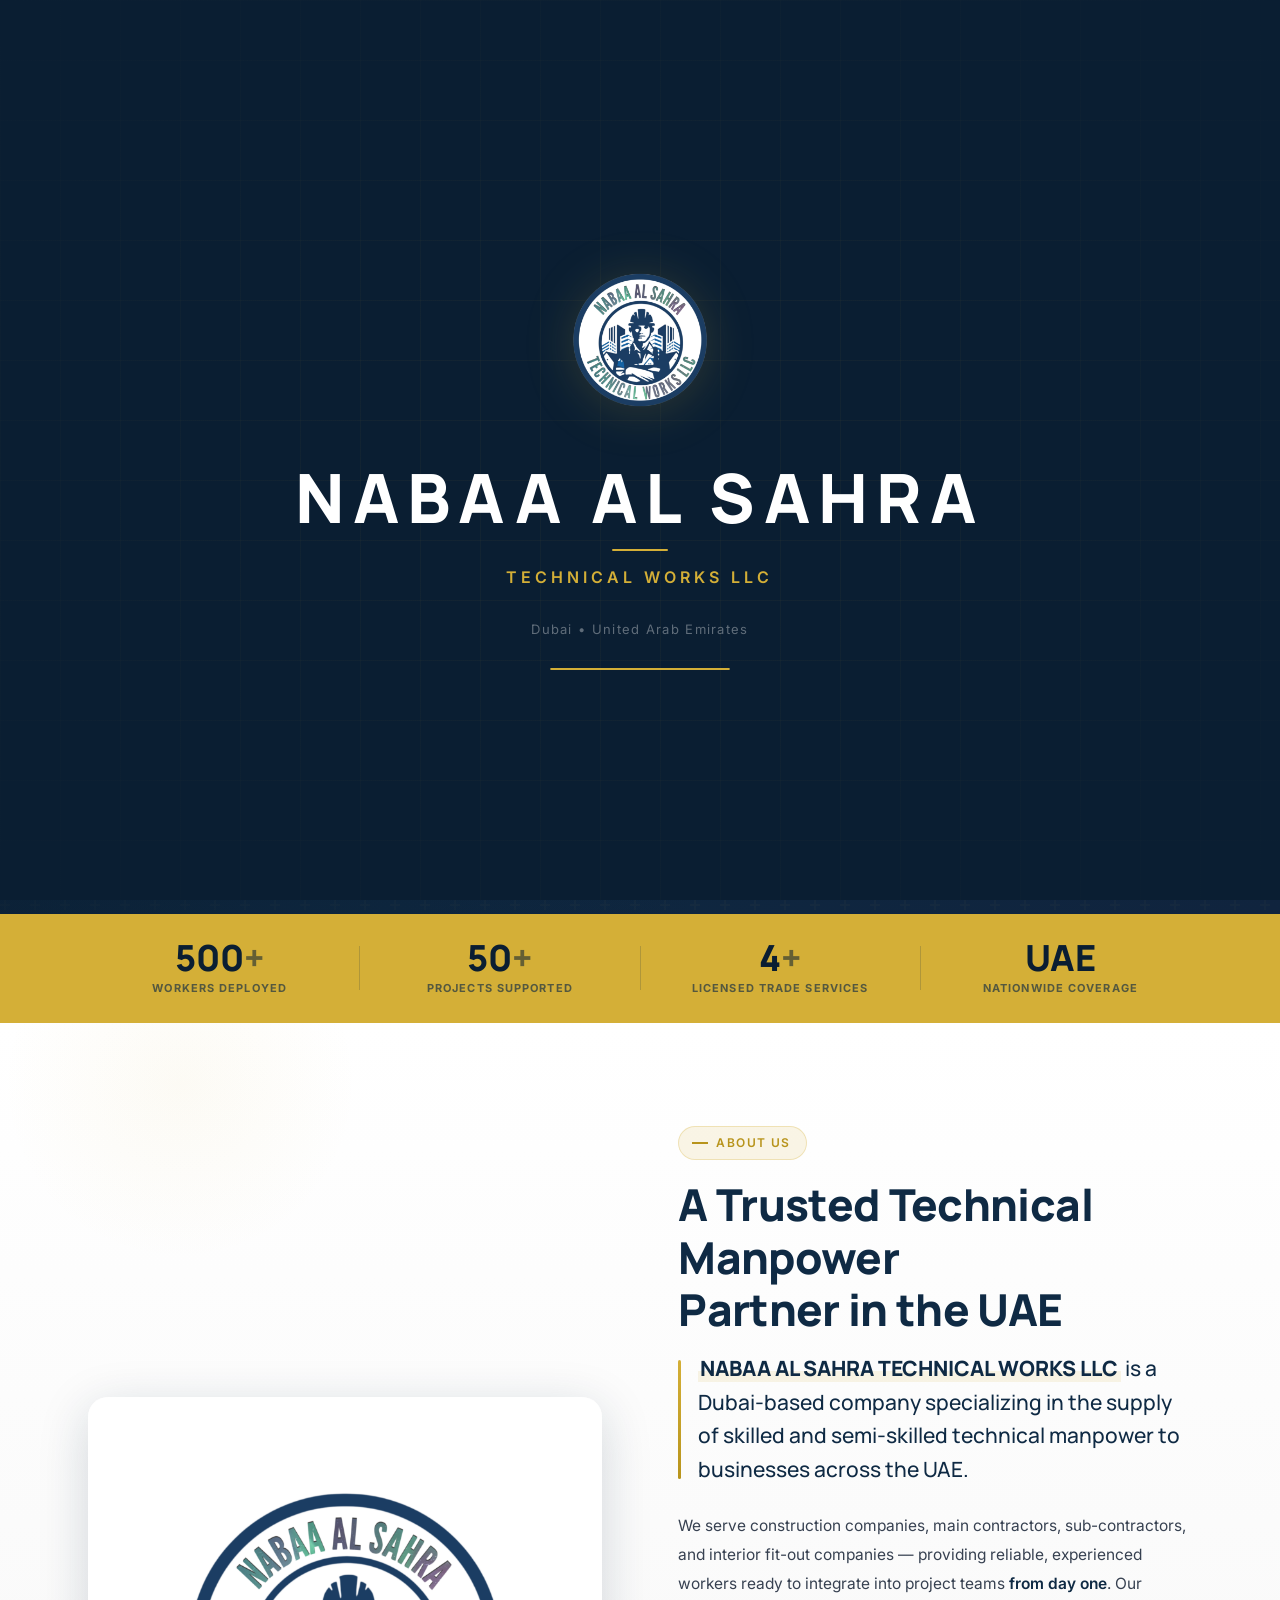
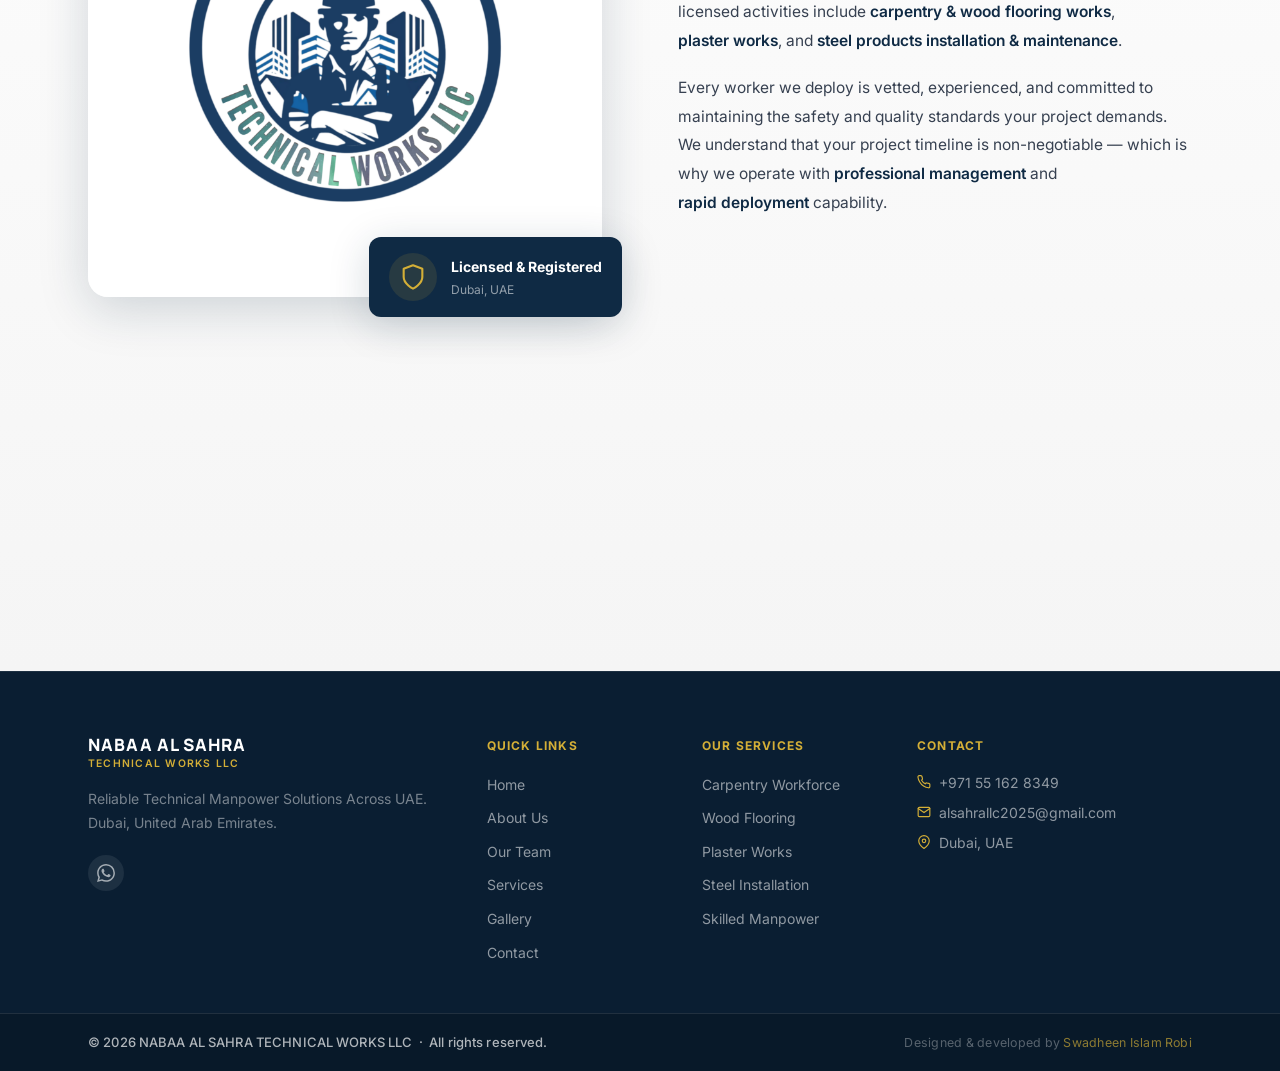
==== commit abf36515: "Pages separated" ====
--- a/index.html
+++ b/index.html
@@ -20,10 +20,13 @@
   <link rel="preconnect" href="https://fonts.gstatic.com" crossorigin />
   <link href="https://fonts.googleapis.com/css2?family=Inter:wght@300;400;500;600;700;800&family=Manrope:wght@400;500;600;700;800&display=swap" rel="stylesheet" />
 
-  <link rel="stylesheet" href="css/style.css" />
+  <link rel="stylesheet" href="css/style.css?v=5" />
 
   <!-- Favicon placeholder -->
   <link rel="icon" type="image/png" href="assets/logo/favicon.png" />
+
+  <!-- Hide splash before first paint if already shown this session -->
+  <script>if(sessionStorage.getItem('nabaaSplashShown'))document.documentElement.classList.add('splash-done');</script>
 </head>
 <body>
 
@@ -63,11 +66,12 @@
 
       <nav class="navbar__nav" id="navMenu" aria-label="Main navigation">
         <ul class="nav-list">
-          <li><a href="#home"      class="nav-link" data-section="home">Home</a></li>
-          <li><a href="#about"     class="nav-link" data-section="about">About</a></li>
-          <li><a href="#services"  class="nav-link" data-section="services">Services</a></li>
-          <li><a href="#gallery"   class="nav-link" data-section="gallery">Gallery</a></li>
-          <li><a href="#contact"   class="nav-link nav-link--cta" data-section="contact">Contact Us</a></li>
+          <li><a href="#home"        class="nav-link" data-section="home">Home</a></li>
+          <li><a href="#about"       class="nav-link" data-section="about">About</a></li>
+          <li><a href="team.html"     class="nav-link">Team</a></li>
+          <li><a href="services.html" class="nav-link">Services</a></li>
+          <li><a href="gallery.html"  class="nav-link">Gallery</a></li>
+          <li><a href="contact.html"  class="nav-link nav-link--cta">Contact Us</a></li>
         </ul>
       </nav>
 
@@ -115,7 +119,7 @@
         </p>
 
         <div class="hero__actions reveal reveal--delay-3">
-          <a href="#contact" class="btn btn--primary">
+          <a href="contact.html" class="btn btn--primary">
             <svg width="18" height="18" viewBox="0 0 24 24" fill="none" stroke="currentColor" stroke-width="2" stroke-linecap="round" stroke-linejoin="round" aria-hidden="true"><path d="M21 15a2 2 0 0 1-2 2H7l-4 4V5a2 2 0 0 1 2-2h14a2 2 0 0 1 2 2z"/></svg>
             Contact Us
           </a>
@@ -143,56 +147,12 @@
         </div>
       </div>
 
-      <a href="#leadership" class="hero__scroll-cue" aria-label="Scroll down">
+      <a href="#about" class="hero__scroll-cue" aria-label="Scroll down">
         <div class="scroll-mouse">
           <span class="scroll-mouse__dot"></span>
         </div>
         <span class="scroll-mouse__label">Scroll</span>
       </a>
-    </section>
-
-    <!-- =============================
-         LEADERSHIP / CEO SECTION
-    ============================== -->
-    <section class="leadership section section--dark" id="leadership">
-      <div class="container leadership__inner">
-
-        <div class="leadership__image-col reveal">
-          <div class="leadership__img-frame">
-            <div class="leadership__img-placeholder" id="ceoImgWrap">
-              <img src="assets/images/ceo.jpeg" alt="Saidujjaman Durjoy — CEO &amp; Managing Director" class="leadership__img" loading="lazy" id="ceoImg" />
-            </div>
-            <div class="leadership__img-accent"></div>
-            <div class="leadership__img-badge">
-              <svg width="18" height="18" viewBox="0 0 24 24" fill="none" stroke="currentColor" stroke-width="2" stroke-linecap="round" stroke-linejoin="round" aria-hidden="true"><polygon points="12 2 15.09 8.26 22 9.27 17 14.14 18.18 21.02 12 17.77 5.82 21.02 7 14.14 2 9.27 8.91 8.26 12 2"/></svg>
-              CEO &amp; Managing Director
-            </div>
-          </div>
-        </div>
-
-        <div class="leadership__content reveal reveal--delay-2">
-          <div class="section-label section-label--light">Our Leadership</div>
-          <h2 class="leadership__heading">
-            Built on Trust,<br />
-            <span class="text-gold">Driven by Excellence</span>
-          </h2>
-          <svg class="leadership__quote-icon" width="48" height="36" viewBox="0 0 48 36" fill="none" aria-hidden="true">
-            <path d="M0 36V22.5C0 10.5 7.5 3 22.5 0L24 3C17 5 13 10 12 16.5H21V36H0ZM27 36V22.5C27 10.5 34.5 3 49.5 0L51 3C44 5 40 10 39 16.5H48V36H27Z" fill="currentColor" opacity="0.18"/>
-          </svg>
-          <blockquote class="leadership__quote">
-            We built NABAA AL SAHRA on one principle: every business deserves reliable, skilled technical workers who show up and perform. Our commitment to quality, safety, and timely deployment is what sets us apart across the UAE.
-          </blockquote>
-          <div class="leadership__person">
-            <div class="leadership__person-bar"></div>
-            <div class="leadership__person-info">
-              <div class="leadership__name">Saidujjaman Durjoy</div>
-              <div class="leadership__role">CEO &amp; Managing Director</div>
-              <div class="leadership__company">NABAA AL SAHRA TECHNICAL WORKS LLC · Dubai, UAE</div>
-            </div>
-          </div>
-        </div>
-
-      </div>
     </section>
 
     <!-- =============================
@@ -230,9 +190,8 @@
 
         <div class="about__image-col reveal">
           <div class="about__image-wrap">
-            <!-- Replace src with your actual about/team photo -->
             <img
-              src="assets/images/about.jpg"
+              src="assets/images/about.png"
               alt="NABAA AL SAHRA technical team"
               class="about__img"
               loading="lazy"
@@ -255,13 +214,13 @@
             A Trusted Technical Manpower<br />Partner in the UAE
           </h2>
           <p class="about__lead reveal reveal--delay-2">
-            NABAA AL SAHRA TECHNICAL WORKS LLC is a Dubai-based company specializing in the supply of skilled and semi-skilled technical manpower to businesses across the UAE.
+            <strong class="about__brand">NABAA AL SAHRA TECHNICAL WORKS LLC</strong> is a Dubai-based company specializing in the supply of skilled and semi-skilled technical manpower to businesses across the UAE.
           </p>
           <p class="about__body reveal reveal--delay-2">
-            We serve construction companies, main contractors, sub-contractors, and interior fit-out companies — providing reliable, experienced workers ready to integrate into project teams from day one. Our licensed activities include carpentry and wood flooring works, plaster works, and steel products installation and maintenance.
+            We serve construction companies, main contractors, sub-contractors, and interior fit-out companies — providing reliable, experienced workers ready to integrate into project teams <em class="about__hl">from day one</em>. Our licensed activities include <em class="about__hl">carpentry &amp; wood flooring works</em>, <em class="about__hl">plaster works</em>, and <em class="about__hl">steel products installation &amp; maintenance</em>.
           </p>
           <p class="about__body reveal reveal--delay-2">
-            Every worker we deploy is vetted, experienced, and committed to maintaining the safety and quality standards your project demands. We understand that your project timeline is non-negotiable — which is why we operate with professional management and rapid deployment capability.
+            Every worker we deploy is vetted, experienced, and committed to maintaining the safety and quality standards your project demands. We understand that your project timeline is non-negotiable — which is why we operate with <em class="about__hl">professional management</em> and <em class="about__hl">rapid deployment</em> capability.
           </p>
 
           <ul class="about__pillars reveal reveal--delay-3">
@@ -303,517 +262,12 @@
             </li>
           </ul>
 
-          <a href="#contact" class="btn btn--primary reveal reveal--delay-4">Get In Touch</a>
-        </div>
-
-      </div>
-    </section>
-
-    <!-- =============================
-         TEAM SECTION
-    ============================== -->
-    <section class="team section" id="team">
-      <div class="container">
-        <div class="section-header">
-          <div class="section-label reveal">Our People</div>
-          <h2 class="section-title reveal reveal--delay-1">Meet Our Management Team</h2>
-          <p class="section-desc reveal reveal--delay-2">
-            Experienced professionals ensuring every project runs smoothly and every client is served with excellence.
-          </p>
-        </div>
-
-        <div class="team__grid">
-
-          <div class="team-card reveal">
-            <div class="team-card__img-wrap">
-              <img src="assets/images/akash.jpeg" alt="MD AKASH" class="team-card__img" loading="lazy"
-                   onerror="this.parentElement.classList.add('team-card__img-wrap--empty'); this.style.display='none';" />
-              <div class="team-card__avatar" aria-hidden="true">MA</div>
-            </div>
-            <div class="team-card__info">
-              <div class="team-card__role">Project Manager</div>
-              <h3 class="team-card__name">MD AKASH</h3>
-              <a href="mailto:mdakashsk940@gmail.com" class="team-card__email">
-                <svg width="13" height="13" viewBox="0 0 24 24" fill="none" stroke="currentColor" stroke-width="2" stroke-linecap="round" stroke-linejoin="round" aria-hidden="true"><path d="M4 4h16c1.1 0 2 .9 2 2v12c0 1.1-.9 2-2 2H4c-1.1 0-2-.9-2-2V6c0-1.1.9-2 2-2z"/><polyline points="22,6 12,13 2,6"/></svg>
-                mdakashsk940@gmail.com
-              </a>
-            </div>
-          </div>
-
-          <div class="team-card reveal reveal--delay-1">
-            <div class="team-card__img-wrap">
-              <img src="assets/images/didar.jpeg" alt="MD DIDAR MIAH" class="team-card__img" loading="lazy"
-                   onerror="this.parentElement.classList.add('team-card__img-wrap--empty'); this.style.display='none';" />
-              <div class="team-card__avatar" aria-hidden="true">DM</div>
-            </div>
-            <div class="team-card__info">
-              <div class="team-card__role">Construction Manager</div>
-              <h3 class="team-card__name">MD DIDAR MIAH</h3>
-              <a href="mailto:didar@gmail.com" class="team-card__email">
-                <svg width="13" height="13" viewBox="0 0 24 24" fill="none" stroke="currentColor" stroke-width="2" stroke-linecap="round" stroke-linejoin="round" aria-hidden="true"><path d="M4 4h16c1.1 0 2 .9 2 2v12c0 1.1-.9 2-2 2H4c-1.1 0-2-.9-2-2V6c0-1.1.9-2 2-2z"/><polyline points="22,6 12,13 2,6"/></svg>
-                didar@gmail.com
-              </a>
-            </div>
-          </div>
-
-          <div class="team-card reveal reveal--delay-2">
-            <div class="team-card__img-wrap">
-              <img src="assets/images/swadheen.jpg" alt="Swadheen Islam Robi" class="team-card__img" loading="lazy"
-                   onerror="this.parentElement.classList.add('team-card__img-wrap--empty'); this.style.display='none';" />
-              <div class="team-card__avatar" aria-hidden="true">SR</div>
-            </div>
-            <div class="team-card__info">
-              <div class="team-card__role">Office Executive</div>
-              <h3 class="team-card__name">Swadheen Islam Robi</h3>
-              <a href="mailto:contactwith.swadheen@gmail.com" class="team-card__email">
-                <svg width="13" height="13" viewBox="0 0 24 24" fill="none" stroke="currentColor" stroke-width="2" stroke-linecap="round" stroke-linejoin="round" aria-hidden="true"><path d="M4 4h16c1.1 0 2 .9 2 2v12c0 1.1-.9 2-2 2H4c-1.1 0-2-.9-2-2V6c0-1.1.9-2 2-2z"/><polyline points="22,6 12,13 2,6"/></svg>
-                contactwith.swadheen@gmail.com
-              </a>
-            </div>
-          </div>
-
-        </div>
-      </div>
-    </section>
-
-    <!-- =============================
-         SERVICES SECTION
-    ============================== -->
-    <section class="services section section--dark" id="services">
-      <div class="container">
-        <div class="section-header">
-          <div class="section-label section-label--light reveal">What We Provide</div>
-          <h2 class="section-title section-title--light reveal reveal--delay-1">Our Manpower Services</h2>
-          <p class="section-desc section-desc--light reveal reveal--delay-2">
-            We supply specialized technical workforce across the UAE's construction<br class="desktop-only" />
-            and industrial sectors. B2B supply only.
-          </p>
-        </div>
-
-        <div class="services__grid">
-
-          <div class="service-card reveal">
-            <div class="service-card__icon">
-              <svg width="32" height="32" viewBox="0 0 24 24" fill="none" stroke="currentColor" stroke-width="1.6" stroke-linecap="round" stroke-linejoin="round" aria-hidden="true"><path d="M14.7 6.3a1 1 0 0 0 0 1.4l1.6 1.6a1 1 0 0 0 1.4 0l3.77-3.77a6 6 0 0 1-7.94 7.94l-6.91 6.91a2.12 2.12 0 0 1-3-3l6.91-6.91a6 6 0 0 1 7.94-7.94l-3.76 3.76z"/></svg>
-            </div>
-            <h3 class="service-card__title">Carpentry Workforce</h3>
-            <p class="service-card__desc">Skilled carpenters for interior joinery, formwork, furniture installation, and all carpentry requirements on commercial and residential sites.</p>
-            <div class="service-card__tag">Licensed Activity</div>
-          </div>
-
-          <div class="service-card reveal reveal--delay-1">
-            <div class="service-card__icon">
-              <svg width="32" height="32" viewBox="0 0 24 24" fill="none" stroke="currentColor" stroke-width="1.6" stroke-linecap="round" stroke-linejoin="round" aria-hidden="true"><rect x="3" y="3" width="18" height="18" rx="2"/><path d="M3 9h18M9 21V9"/></svg>
-            </div>
-            <h3 class="service-card__title">Wood Flooring Specialists</h3>
-            <p class="service-card__desc">Experienced wood flooring teams for parquet, engineered hardwood, laminate, and luxury vinyl flooring — precise finish, on schedule.</p>
-            <div class="service-card__tag">Licensed Activity</div>
-          </div>
-
-          <div class="service-card reveal reveal--delay-2">
-            <div class="service-card__icon">
-              <svg width="32" height="32" viewBox="0 0 24 24" fill="none" stroke="currentColor" stroke-width="1.6" stroke-linecap="round" stroke-linejoin="round" aria-hidden="true"><path d="M3 9l9-7 9 7v11a2 2 0 0 1-2 2H5a2 2 0 0 1-2-2z"/><polyline points="9 22 9 12 15 12 15 22"/></svg>
-            </div>
-            <h3 class="service-card__title">Plaster Works</h3>
-            <p class="service-card__desc">Skilled plasterers for internal and external plaster, decorative finishes, and wall cladding on large-scale construction and fit-out projects.</p>
-            <div class="service-card__tag">Licensed Activity</div>
-          </div>
-
-          <div class="service-card reveal reveal--delay-3">
-            <div class="service-card__icon">
-              <svg width="32" height="32" viewBox="0 0 24 24" fill="none" stroke="currentColor" stroke-width="1.6" stroke-linecap="round" stroke-linejoin="round" aria-hidden="true"><line x1="12" y1="2" x2="12" y2="6"/><line x1="12" y1="18" x2="12" y2="22"/><line x1="4.93" y1="4.93" x2="7.76" y2="7.76"/><line x1="16.24" y1="16.24" x2="19.07" y2="19.07"/><line x1="2" y1="12" x2="6" y2="12"/><line x1="18" y1="12" x2="22" y2="12"/><path d="M12 8a4 4 0 0 1 4 4"/></svg>
-            </div>
-            <h3 class="service-card__title">Steel Installation Workers</h3>
-            <p class="service-card__desc">Experienced steel installation and maintenance teams for structural steel, metal fabrication, and steel product installation across industrial and commercial projects.</p>
-            <div class="service-card__tag">Licensed Activity</div>
-          </div>
-
-          <div class="service-card reveal">
-            <div class="service-card__icon">
-              <svg width="32" height="32" viewBox="0 0 24 24" fill="none" stroke="currentColor" stroke-width="1.6" stroke-linecap="round" stroke-linejoin="round" aria-hidden="true"><path d="M17 21v-2a4 4 0 0 0-4-4H5a4 4 0 0 0-4 4v2"/><circle cx="9" cy="7" r="4"/><path d="M23 21v-2a4 4 0 0 0-3-3.87"/><path d="M16 3.13a4 4 0 0 1 0 7.75"/></svg>
-            </div>
-            <h3 class="service-card__title">Skilled Manpower</h3>
-            <p class="service-card__desc">Specialized technical workers with verified trade skills, ready to deploy directly to your project site with minimal onboarding time.</p>
-          </div>
-
-          <div class="service-card reveal reveal--delay-1">
-            <div class="service-card__icon">
-              <svg width="32" height="32" viewBox="0 0 24 24" fill="none" stroke="currentColor" stroke-width="1.6" stroke-linecap="round" stroke-linejoin="round" aria-hidden="true"><circle cx="12" cy="12" r="10"/><polyline points="12 6 12 12 16 14"/></svg>
-            </div>
-            <h3 class="service-card__title">Semi-Skilled Labor</h3>
-            <p class="service-card__desc">Reliable semi-skilled workers for support roles, general construction activities, and labor-intensive tasks requiring supervision.</p>
-          </div>
-
-          <div class="service-card reveal reveal--delay-2">
-            <div class="service-card__icon">
-              <svg width="32" height="32" viewBox="0 0 24 24" fill="none" stroke="currentColor" stroke-width="1.6" stroke-linecap="round" stroke-linejoin="round" aria-hidden="true"><polygon points="12 2 15.09 8.26 22 9.27 17 14.14 18.18 21.02 12 17.77 5.82 21.02 7 14.14 2 9.27 8.91 8.26 12 2"/></svg>
-            </div>
-            <h3 class="service-card__title">Site Support Teams</h3>
-            <p class="service-card__desc">Complete construction site support teams for ongoing projects — from ground-up builds to fit-out completions requiring multi-trade workforce.</p>
-          </div>
-
-          <div class="service-card reveal reveal--delay-3">
-            <div class="service-card__icon">
-              <svg width="32" height="32" viewBox="0 0 24 24" fill="none" stroke="currentColor" stroke-width="1.6" stroke-linecap="round" stroke-linejoin="round" aria-hidden="true"><rect x="2" y="7" width="20" height="14" rx="2"/><path d="M16 21V5a2 2 0 0 0-2-2h-4a2 2 0 0 0-2 2v16"/></svg>
-            </div>
-            <h3 class="service-card__title">Project-Based Deployment</h3>
-            <p class="service-card__desc">Flexible workforce supply on a project-by-project basis — scale up or down as project demands change, with rapid mobilization.</p>
-          </div>
-
-        </div>
-      </div>
-    </section>
-
-    <!-- =============================
-         WHY CHOOSE US
-    ============================== -->
-    <section class="why section" id="why">
-      <div class="container">
-        <div class="section-header">
-          <div class="section-label reveal">Our Strengths</div>
-          <h2 class="section-title reveal reveal--delay-1">Why Companies Choose Us</h2>
-          <p class="section-desc reveal reveal--delay-2">
-            We understand what contractors and project managers need —<br class="desktop-only" />
-            dependable workers, on time, every time.
-          </p>
-        </div>
-
-        <div class="why__grid">
-
-          <div class="why-card reveal" data-num="01">
-            <div class="why-card__number">01</div>
-            <div class="why-card__icon">
-              <svg width="26" height="26" viewBox="0 0 24 24" fill="none" stroke="currentColor" stroke-width="1.8" stroke-linecap="round" stroke-linejoin="round" aria-hidden="true"><path d="M17 21v-2a4 4 0 0 0-4-4H5a4 4 0 0 0-4 4v2"/><circle cx="9" cy="7" r="4"/><polyline points="17 11 19 13 23 9"/></svg>
-            </div>
-            <h3 class="why-card__title">Vetted Skilled Workers</h3>
-            <p class="why-card__desc">Every worker is screened for trade skills and site experience before deployment — no unknowns on your project.</p>
-          </div>
-
-          <div class="why-card reveal reveal--delay-1" data-num="02">
-            <div class="why-card__number">02</div>
-            <div class="why-card__icon">
-              <svg width="26" height="26" viewBox="0 0 24 24" fill="none" stroke="currentColor" stroke-width="1.8" stroke-linecap="round" stroke-linejoin="round" aria-hidden="true"><rect x="2" y="3" width="20" height="14" rx="2"/><line x1="8" y1="21" x2="16" y2="21"/><line x1="12" y1="17" x2="12" y2="21"/></svg>
-            </div>
-            <h3 class="why-card__title">Professional Management</h3>
-            <p class="why-card__desc">A professional management team handles logistics, documentation, and compliance so your team stays focused on the build.</p>
-          </div>
-
-          <div class="why-card reveal reveal--delay-2" data-num="03">
-            <div class="why-card__number">03</div>
-            <div class="why-card__icon">
-              <svg width="26" height="26" viewBox="0 0 24 24" fill="none" stroke="currentColor" stroke-width="1.8" stroke-linecap="round" stroke-linejoin="round" aria-hidden="true"><circle cx="12" cy="12" r="10"/><polyline points="12 6 12 12 16 14"/></svg>
-            </div>
-            <h3 class="why-card__title">Rapid Deployment</h3>
-            <p class="why-card__desc">We understand that project timelines don't wait. We mobilize teams quickly to meet your site start dates.</p>
-          </div>
-
-          <div class="why-card reveal reveal--delay-3" data-num="04">
-            <div class="why-card__number">04</div>
-            <div class="why-card__icon">
-              <svg width="26" height="26" viewBox="0 0 24 24" fill="none" stroke="currentColor" stroke-width="1.8" stroke-linecap="round" stroke-linejoin="round" aria-hidden="true"><path d="M12 22s8-4 8-10V5l-8-3-8 3v7c0 6 8 10 8 10z"/></svg>
-            </div>
-            <h3 class="why-card__title">Safety First</h3>
-            <p class="why-card__desc">Our workers are briefed on site safety protocols. We take zero-shortcuts on safety compliance and protective standards.</p>
-          </div>
-
-          <div class="why-card reveal" data-num="05">
-            <div class="why-card__number">05</div>
-            <div class="why-card__icon">
-              <svg width="26" height="26" viewBox="0 0 24 24" fill="none" stroke="currentColor" stroke-width="1.8" stroke-linecap="round" stroke-linejoin="round" aria-hidden="true"><polygon points="12 2 15.09 8.26 22 9.27 17 14.14 18.18 21.02 12 17.77 5.82 21.02 7 14.14 2 9.27 8.91 8.26 12 2"/></svg>
-            </div>
-            <h3 class="why-card__title">Quality Commitment</h3>
-            <p class="why-card__desc">We take responsibility for the quality of the workforce we supply — your project's success reflects our standards.</p>
-          </div>
-
-          <div class="why-card reveal reveal--delay-1" data-num="06">
-            <div class="why-card__number">06</div>
-            <div class="why-card__icon">
-              <svg width="26" height="26" viewBox="0 0 24 24" fill="none" stroke="currentColor" stroke-width="1.8" stroke-linecap="round" stroke-linejoin="round" aria-hidden="true"><line x1="22" y1="2" x2="11" y2="13"/><polygon points="22 2 15 22 11 13 2 9 22 2"/></svg>
-            </div>
-            <h3 class="why-card__title">Timely &amp; Reliable</h3>
-            <p class="why-card__desc">Consistent attendance and reliability are non-negotiable. We supply workers who show up and perform, every day.</p>
-          </div>
-
-          <div class="why-card reveal reveal--delay-2" data-num="07">
-            <div class="why-card__number">07</div>
-            <div class="why-card__icon">
-              <svg width="26" height="26" viewBox="0 0 24 24" fill="none" stroke="currentColor" stroke-width="1.8" stroke-linecap="round" stroke-linejoin="round" aria-hidden="true"><circle cx="12" cy="12" r="3"/><path d="M12 1v4M12 19v4M4.22 4.22l2.83 2.83M16.95 16.95l2.83 2.83M1 12h4M19 12h4M4.22 19.78l2.83-2.83M16.95 7.05l2.83-2.83"/></svg>
-            </div>
-            <h3 class="why-card__title">UAE Licensed &amp; Based</h3>
-            <p class="why-card__desc">Fully licensed in Dubai with proper commercial registration. A legally compliant partner for your project documentation needs.</p>
-          </div>
-
-          <div class="why-card reveal reveal--delay-3" data-num="08">
-            <div class="why-card__number">08</div>
-            <div class="why-card__icon">
-              <svg width="26" height="26" viewBox="0 0 24 24" fill="none" stroke="currentColor" stroke-width="1.8" stroke-linecap="round" stroke-linejoin="round" aria-hidden="true"><path d="M21 10c0 7-9 13-9 13s-9-6-9-13a9 9 0 0 1 18 0z"/><circle cx="12" cy="10" r="3"/></svg>
-            </div>
-            <h3 class="why-card__title">Experienced Team</h3>
-            <p class="why-card__desc">Years of experience in the UAE construction and industrial workforce market means we know what your projects demand.</p>
-          </div>
-
-        </div>
-      </div>
-    </section>
-
-    <!-- =============================
-         INDUSTRIES WE SERVE
-    ============================== -->
-    <section class="industries section section--subtle" id="industries">
-      <div class="container">
-        <div class="section-header">
-          <div class="section-label reveal">Who We Work With</div>
-          <h2 class="section-title reveal reveal--delay-1">Industries We Serve</h2>
-          <p class="section-desc reveal reveal--delay-2">
-            Our manpower supports the full spectrum of UAE's built environment sector.
-          </p>
-        </div>
-
-        <div class="industries__grid">
-
-          <div class="industry-card reveal">
-            <div class="industry-card__icon">
-              <svg width="36" height="36" viewBox="0 0 24 24" fill="none" stroke="currentColor" stroke-width="1.5" stroke-linecap="round" stroke-linejoin="round" aria-hidden="true"><rect x="1" y="3" width="15" height="13"/><polygon points="16 8 20 8 23 11 23 16 16 16 16 8"/><circle cx="5.5" cy="18.5" r="2.5"/><circle cx="18.5" cy="18.5" r="2.5"/></svg>
-            </div>
-            <h3 class="industry-card__title">Construction Companies</h3>
-            <p class="industry-card__desc">Main and specialist contractors building the UAE's infrastructure and real estate projects.</p>
-          </div>
-
-          <div class="industry-card reveal reveal--delay-1">
-            <div class="industry-card__icon">
-              <svg width="36" height="36" viewBox="0 0 24 24" fill="none" stroke="currentColor" stroke-width="1.5" stroke-linecap="round" stroke-linejoin="round" aria-hidden="true"><line x1="6" y1="3" x2="6" y2="15"/><path d="M18 3a3 3 0 0 0-3 3v12a3 3 0 0 0 3 3 3 3 0 0 0 3-3 3 3 0 0 0-3-3H6a3 3 0 0 0-3 3 3 3 0 0 0 3 3 3 3 0 0 0 3-3V6a3 3 0 0 0-3-3z"/></svg>
-            </div>
-            <h3 class="industry-card__title">Main Contractors</h3>
-            <p class="industry-card__desc">Tier-1 and tier-2 main contractors executing large-scale commercial and residential projects.</p>
-          </div>
-
-          <div class="industry-card reveal reveal--delay-2">
-            <div class="industry-card__icon">
-              <svg width="36" height="36" viewBox="0 0 24 24" fill="none" stroke="currentColor" stroke-width="1.5" stroke-linecap="round" stroke-linejoin="round" aria-hidden="true"><path d="M3 9l9-7 9 7v11a2 2 0 0 1-2 2H5a2 2 0 0 1-2-2z"/><polyline points="9 22 9 12 15 12 15 22"/></svg>
-            </div>
-            <h3 class="industry-card__title">Sub-Contractors</h3>
-            <p class="industry-card__desc">Specialized sub-contractors requiring additional skilled or semi-skilled trade workforce for specific project phases.</p>
-          </div>
-
-          <div class="industry-card reveal reveal--delay-3">
-            <div class="industry-card__icon">
-              <svg width="36" height="36" viewBox="0 0 24 24" fill="none" stroke="currentColor" stroke-width="1.5" stroke-linecap="round" stroke-linejoin="round" aria-hidden="true"><rect x="2" y="3" width="20" height="14" rx="2"/><line x1="8" y1="21" x2="16" y2="21"/><line x1="12" y1="17" x2="12" y2="21"/></svg>
-            </div>
-            <h3 class="industry-card__title">Interior Fit-Out</h3>
-            <p class="industry-card__desc">Fit-out companies transforming commercial and hospitality spaces who need skilled carpenters and finishing tradespeople.</p>
-          </div>
-
-          <div class="industry-card reveal">
-            <div class="industry-card__icon">
-              <svg width="36" height="36" viewBox="0 0 24 24" fill="none" stroke="currentColor" stroke-width="1.5" stroke-linecap="round" stroke-linejoin="round" aria-hidden="true"><path d="M14.7 6.3a1 1 0 0 0 0 1.4l1.6 1.6a1 1 0 0 0 1.4 0l3.77-3.77a6 6 0 0 1-7.94 7.94l-6.91 6.91a2.12 2.12 0 0 1-3-3l6.91-6.91a6 6 0 0 1 7.94-7.94l-3.76 3.76z"/></svg>
-            </div>
-            <h3 class="industry-card__title">Industrial Projects</h3>
-            <p class="industry-card__desc">Industrial and manufacturing facilities requiring reliable, safety-conscious technical workforce.</p>
-          </div>
-
-          <div class="industry-card reveal reveal--delay-1">
-            <div class="industry-card__icon">
-              <svg width="36" height="36" viewBox="0 0 24 24" fill="none" stroke="currentColor" stroke-width="1.5" stroke-linecap="round" stroke-linejoin="round" aria-hidden="true"><circle cx="12" cy="12" r="3"/><path d="M12 1v4M12 19v4M4.22 4.22l2.83 2.83M16.95 16.95l2.83 2.83M1 12h4M19 12h4M4.22 19.78l2.83-2.83M16.95 7.05l2.83-2.83"/></svg>
-            </div>
-            <h3 class="industry-card__title">Building Maintenance</h3>
-            <p class="industry-card__desc">Facility management and building maintenance companies needing regular, skilled technical labor supply.</p>
-          </div>
-
-        </div>
-      </div>
-    </section>
-
-    <!-- =============================
-         GALLERY SECTION
-    ============================== -->
-    <section class="gallery section section--dark" id="gallery">
-      <div class="container">
-        <div class="section-header">
-          <div class="section-label section-label--light reveal">Our Work</div>
-          <h2 class="section-title section-title--light reveal reveal--delay-1">Project Gallery</h2>
-          <p class="section-desc section-desc--light reveal reveal--delay-2">
-            A snapshot of our teams in action across UAE construction<br class="desktop-only" />
-            and fit-out sites.
-          </p>
-        </div>
-
-        <div class="gallery__grid">
-
-          <div class="gallery-item gallery-item--large reveal">
-            <img src="assets/images/gallery/project_work_1.jpeg" alt="Project work" loading="lazy" />
-            <div class="gallery-item__overlay">
-              <span class="gallery-item__label">Project Work</span>
-            </div>
-          </div>
-
-          <div class="gallery-item reveal reveal--delay-1">
-            <img src="assets/images/gallery/project_work_2.jpeg" alt="Project work" loading="lazy" />
-            <div class="gallery-item__overlay">
-              <span class="gallery-item__label">Project Work</span>
-            </div>
-          </div>
-
-          <div class="gallery-item reveal reveal--delay-2">
-            <img src="assets/images/gallery/project_work_3.jpeg" alt="Project work" loading="lazy" />
-            <div class="gallery-item__overlay">
-              <span class="gallery-item__label">Project Work</span>
-            </div>
-          </div>
-
-          <div class="gallery-item reveal reveal--delay-1">
-            <img src="assets/images/gallery/project_work_4.jpeg" alt="Project work" loading="lazy" />
-            <div class="gallery-item__overlay">
-              <span class="gallery-item__label">Project Work</span>
-            </div>
-          </div>
-
-          <div class="gallery-item gallery-item--large reveal reveal--delay-2">
-            <img src="assets/images/gallery/project_work_5.jpeg" alt="Project work" loading="lazy" />
-            <div class="gallery-item__overlay">
-              <span class="gallery-item__label">Project Work</span>
-            </div>
-          </div>
-
-          <div class="gallery-item reveal reveal--delay-3">
-            <img src="assets/images/gallery/project_work_6.jpeg" alt="Project work" loading="lazy" />
-            <div class="gallery-item__overlay">
-              <span class="gallery-item__label">Project Work</span>
-            </div>
-          </div>
-
-          <div class="gallery-item reveal">
-            <img src="assets/images/gallery/project_work_7.jpeg" alt="Project work" loading="lazy" />
-            <div class="gallery-item__overlay">
-              <span class="gallery-item__label">Project Work</span>
-            </div>
-          </div>
-
-          <div class="gallery-item reveal reveal--delay-1">
-            <img src="assets/images/gallery/project_work_8.jpeg" alt="Project work" loading="lazy" />
-            <div class="gallery-item__overlay">
-              <span class="gallery-item__label">Project Work</span>
-            </div>
-          </div>
-
-          <div class="gallery-item reveal reveal--delay-2">
-            <img src="assets/images/gallery/project_work_9.jpeg" alt="Project work" loading="lazy" />
-            <div class="gallery-item__overlay">
-              <span class="gallery-item__label">Project Work</span>
-            </div>
-          </div>
-
-          <div class="gallery-item reveal reveal--delay-3">
-            <img src="assets/images/gallery/project_work_10.jpeg" alt="Project work" loading="lazy" />
-            <div class="gallery-item__overlay">
-              <span class="gallery-item__label">Project Work</span>
-            </div>
-          </div>
-
-        </div>
-
-        <p class="gallery__note reveal">
-          More project images available on request.
-        </p>
-      </div>
-    </section>
-
-    <!-- =============================
-         CONTACT SECTION
-    ============================== -->
-    <section class="contact section" id="contact">
-      <div class="container contact__inner">
-
-        <div class="contact__cta-col reveal">
-          <div class="section-label">Get In Touch</div>
-          <h2 class="contact__headline">
-            Need Skilled<br />
-            <span class="text-gold">Technical Manpower?</span>
-          </h2>
-          <p class="contact__sub">
-            We work with construction companies, contractors, and industrial businesses across the UAE. Tell us your requirement and we'll respond promptly.
-          </p>
-          <div class="contact__badges">
-            <div class="contact-badge">
-              <svg width="16" height="16" viewBox="0 0 24 24" fill="none" stroke="currentColor" stroke-width="2" stroke-linecap="round" stroke-linejoin="round" aria-hidden="true"><polyline points="20 6 9 17 4 12"/></svg>
-              B2B Clients Only
-            </div>
-            <div class="contact-badge">
-              <svg width="16" height="16" viewBox="0 0 24 24" fill="none" stroke="currentColor" stroke-width="2" stroke-linecap="round" stroke-linejoin="round" aria-hidden="true"><polyline points="20 6 9 17 4 12"/></svg>
-              Fast Response
-            </div>
-            <div class="contact-badge">
-              <svg width="16" height="16" viewBox="0 0 24 24" fill="none" stroke="currentColor" stroke-width="2" stroke-linecap="round" stroke-linejoin="round" aria-hidden="true"><polyline points="20 6 9 17 4 12"/></svg>
-              UAE Nationwide
-            </div>
-          </div>
-        </div>
-
-        <div class="contact__info-col reveal reveal--delay-2">
-          <div class="contact-info-card">
-
-            <a href="tel:+971551628349" class="contact-row" aria-label="Call us">
-              <div class="contact-row__icon">
-                <svg width="20" height="20" viewBox="0 0 24 24" fill="none" stroke="currentColor" stroke-width="1.8" stroke-linecap="round" stroke-linejoin="round" aria-hidden="true"><path d="M22 16.92v3a2 2 0 0 1-2.18 2 19.79 19.79 0 0 1-8.63-3.07A19.5 19.5 0 0 1 4.69 12 19.79 19.79 0 0 1 1.61 3.38 2 2 0 0 1 3.6 1.18h3a2 2 0 0 1 2 1.72 12.84 12.84 0 0 0 .7 2.81 2 2 0 0 1-.45 2.11L7.91 8.9a16 16 0 0 0 6.19 6.19l.91-.91a2 2 0 0 1 2.11-.45 12.84 12.84 0 0 0 2.81.7A2 2 0 0 1 22 16.92z"/></svg>
-              </div>
-              <div class="contact-row__content">
-                <div class="contact-row__label">Phone</div>
-                <div class="contact-row__value">+971 55 162 8349</div>
-              </div>
-              <div class="contact-row__arrow">
-                <svg width="16" height="16" viewBox="0 0 24 24" fill="none" stroke="currentColor" stroke-width="2" stroke-linecap="round" stroke-linejoin="round" aria-hidden="true"><line x1="5" y1="12" x2="19" y2="12"/><polyline points="12 5 19 12 12 19"/></svg>
-              </div>
+          <div class="about__actions reveal reveal--delay-4">
+            <a href="contact.html" class="btn btn--primary">Get In Touch</a>
+            <a href="team.html" class="btn btn--outline">
+              <svg width="18" height="18" viewBox="0 0 24 24" fill="none" stroke="currentColor" stroke-width="2" stroke-linecap="round" stroke-linejoin="round" aria-hidden="true"><path d="M17 21v-2a4 4 0 0 0-4-4H5a4 4 0 0 0-4 4v2"/><circle cx="9" cy="7" r="4"/><path d="M23 21v-2a4 4 0 0 0-3-3.87"/><path d="M16 3.13a4 4 0 0 1 0 7.75"/></svg>
+              Meet Our Team
             </a>
-
-            <a href="mailto:alsahrallc2025@gmail.com" class="contact-row" aria-label="Email us">
-              <div class="contact-row__icon">
-                <svg width="20" height="20" viewBox="0 0 24 24" fill="none" stroke="currentColor" stroke-width="1.8" stroke-linecap="round" stroke-linejoin="round" aria-hidden="true"><path d="M4 4h16c1.1 0 2 .9 2 2v12c0 1.1-.9 2-2 2H4c-1.1 0-2-.9-2-2V6c0-1.1.9-2 2-2z"/><polyline points="22,6 12,13 2,6"/></svg>
-              </div>
-              <div class="contact-row__content">
-                <div class="contact-row__label">Email</div>
-                <div class="contact-row__value">alsahrallc2025@gmail.com</div>
-              </div>
-              <div class="contact-row__arrow">
-                <svg width="16" height="16" viewBox="0 0 24 24" fill="none" stroke="currentColor" stroke-width="2" stroke-linecap="round" stroke-linejoin="round" aria-hidden="true"><line x1="5" y1="12" x2="19" y2="12"/><polyline points="12 5 19 12 12 19"/></svg>
-              </div>
-            </a>
-
-            <a href="https://wa.me/971551628349" target="_blank" rel="noopener" class="contact-row contact-row--whatsapp" aria-label="WhatsApp us">
-              <div class="contact-row__icon">
-                <svg width="20" height="20" viewBox="0 0 24 24" fill="currentColor" aria-hidden="true"><path d="M17.472 14.382c-.297-.149-1.758-.867-2.03-.967-.273-.099-.471-.148-.67.15-.197.297-.767.966-.94 1.164-.173.199-.347.223-.644.075-.297-.15-1.255-.463-2.39-1.475-.883-.788-1.48-1.761-1.653-2.059-.173-.297-.018-.458.13-.606.134-.133.298-.347.446-.52.149-.174.198-.298.298-.497.099-.198.05-.371-.025-.52-.075-.149-.669-1.612-.916-2.207-.242-.579-.487-.5-.669-.51-.173-.008-.371-.01-.57-.01-.198 0-.52.074-.792.372-.272.297-1.04 1.016-1.04 2.479 0 1.462 1.065 2.875 1.213 3.074.149.198 2.096 3.2 5.077 4.487.709.306 1.262.489 1.694.625.712.227 1.36.195 1.871.118.571-.085 1.758-.719 2.006-1.413.248-.694.248-1.289.173-1.413-.074-.124-.272-.198-.57-.347m-5.421 7.403h-.004a9.87 9.87 0 0 1-5.031-1.378l-.361-.214-3.741.982.998-3.648-.235-.374a9.86 9.86 0 0 1-1.51-5.26c.001-5.45 4.436-9.884 9.888-9.884 2.64 0 5.122 1.03 6.988 2.898a9.825 9.825 0 0 1 2.893 6.994c-.003 5.45-4.437 9.884-9.885 9.884m8.413-18.297A11.815 11.815 0 0 0 12.05 0C5.495 0 .16 5.335.157 11.892c0 2.096.547 4.142 1.588 5.945L.057 24l6.305-1.654a11.882 11.882 0 0 0 5.683 1.448h.005c6.554 0 11.89-5.335 11.893-11.893a11.821 11.821 0 0 0-3.48-8.413Z"/></svg>
-              </div>
-              <div class="contact-row__content">
-                <div class="contact-row__label">WhatsApp</div>
-                <div class="contact-row__value">Chat With Us Now</div>
-              </div>
-              <div class="contact-row__arrow">
-                <svg width="16" height="16" viewBox="0 0 24 24" fill="none" stroke="currentColor" stroke-width="2" stroke-linecap="round" stroke-linejoin="round" aria-hidden="true"><line x1="5" y1="12" x2="19" y2="12"/><polyline points="12 5 19 12 12 19"/></svg>
-              </div>
-            </a>
-
-            <div class="contact-row contact-row--nolink">
-              <div class="contact-row__icon">
-                <svg width="20" height="20" viewBox="0 0 24 24" fill="none" stroke="currentColor" stroke-width="1.8" stroke-linecap="round" stroke-linejoin="round" aria-hidden="true"><path d="M21 10c0 7-9 13-9 13s-9-6-9-13a9 9 0 0 1 18 0z"/><circle cx="12" cy="10" r="3"/></svg>
-              </div>
-              <div class="contact-row__content">
-                <div class="contact-row__label">Office</div>
-                <div class="contact-row__value">Dubai, United Arab Emirates</div>
-              </div>
-            </div>
-
-            <div class="contact__map">
-              <!-- Replace this with your actual Google Maps embed -->
-              <iframe
-                src="https://www.google.com/maps/embed?pb=!1m18!1m12!1m3!1d462562.6509334908!2d54.94754655!3d25.07575285!2m3!1f0!2f0!3f0!3m2!1i1024!2i768!4f13.1!3m3!1m2!1s0x3e5f43496ad9c645%3A0xbde66e5084295162!2sDubai%20-%20United%20Arab%20Emirates!5e0!3m2!1sen!2s!4v1699000000000!5m2!1sen!2s"
-                width="100%"
-                height="200"
-                style="border:0;border-radius:8px;"
-                allowfullscreen=""
-                loading="lazy"
-                referrerpolicy="no-referrer-when-downgrade"
-                title="NABAA AL SAHRA Office Location — Dubai, UAE"
-              ></iframe>
-            </div>
-
           </div>
         </div>
 
@@ -850,20 +304,21 @@
         <ul class="footer__links">
           <li><a href="#home">Home</a></li>
           <li><a href="#about">About Us</a></li>
-          <li><a href="#services">Services</a></li>
-          <li><a href="#gallery">Gallery</a></li>
-          <li><a href="#contact">Contact</a></li>
+          <li><a href="team.html">Our Team</a></li>
+          <li><a href="services.html">Services</a></li>
+          <li><a href="gallery.html">Gallery</a></li>
+          <li><a href="contact.html">Contact</a></li>
         </ul>
       </div>
 
       <div class="footer__links-col">
         <h4 class="footer__col-title">Our Services</h4>
         <ul class="footer__links">
-          <li><a href="#services">Carpentry Workforce</a></li>
-          <li><a href="#services">Wood Flooring</a></li>
-          <li><a href="#services">Plaster Works</a></li>
-          <li><a href="#services">Steel Installation</a></li>
-          <li><a href="#services">Skilled Manpower</a></li>
+          <li><a href="services.html">Carpentry Workforce</a></li>
+          <li><a href="services.html">Wood Flooring</a></li>
+          <li><a href="services.html">Plaster Works</a></li>
+          <li><a href="services.html">Steel Installation</a></li>
+          <li><a href="services.html">Skilled Manpower</a></li>
         </ul>
       </div>
 
@@ -911,6 +366,6 @@
     <svg width="20" height="20" viewBox="0 0 24 24" fill="none" stroke="currentColor" stroke-width="2.5" stroke-linecap="round" stroke-linejoin="round" aria-hidden="true"><polyline points="18 15 12 9 6 15"/></svg>
   </button>
 
-  <script src="js/script.js" defer></script>
+  <script src="js/script.js?v=5" defer></script>
 </body>
 </html>
--- a/css/style.css
+++ b/css/style.css
@@ -115,6 +115,11 @@
   background: var(--color-bg);
 }
 
+/* Extra top spacing for the first section on inner pages (no hero to clear the fixed navbar) */
+.page-top-pad {
+  padding-top: calc(clamp(4rem, 8vw, 7rem) + 4.5rem);
+}
+
 .text-gold {
   color: var(--color-gold);
 }
@@ -232,6 +237,19 @@
 .btn--whatsapp:hover {
   background: rgba(255,255,255,0.1);
   border-color: rgba(255,255,255,0.6);
+  transform: translateY(-2px);
+}
+
+.btn--outline {
+  background: transparent;
+  color: var(--color-text-dark);
+  border: 1.5px solid rgba(15,42,68,0.25);
+}
+
+.btn--outline:hover {
+  background: var(--color-gold-soft);
+  border-color: var(--color-gold);
+  color: var(--color-text-dark);
   transform: translateY(-2px);
 }
 
@@ -654,7 +672,27 @@
 /* ──────────────────────────────────────────────────────────── */
 /*  ABOUT                                                        */
 /* ──────────────────────────────────────────────────────────── */
+/* Subtle premium backdrop so white pillar cards & text stand out */
+.about.section {
+  position: relative;
+  background: linear-gradient(180deg, #ffffff 0%, var(--color-bg) 100%);
+  overflow: hidden;
+}
+
+.about.section::before {
+  content: '';
+  position: absolute;
+  top: -120px;
+  right: -120px;
+  width: 360px;
+  height: 360px;
+  background: radial-gradient(circle, rgba(212,175,55,0.10) 0%, transparent 70%);
+  pointer-events: none;
+}
+
 .about__inner {
+  position: relative;
+  z-index: 1;
   display: grid;
   grid-template-columns: 1fr;
   gap: clamp(2.5rem, 6vw, 5rem);
@@ -713,46 +751,114 @@
   margin-top: 2px;
 }
 
+/* Premium "About Us" eyebrow chip */
+.about .section-label {
+  padding: 0.42rem 0.95rem 0.42rem 0.8rem;
+  background: var(--color-gold-soft);
+  border: 1px solid rgba(212,175,55,0.28);
+  border-radius: 999px;
+  color: var(--color-gold-dark);
+  margin-bottom: 1.1rem;
+}
+
+.about .section-label::before {
+  width: 16px;
+  background: var(--color-gold-dark);
+}
+
+.about .section-title {
+  letter-spacing: -0.015em;
+}
+
+/* Lead paragraph — display type with gold accent rule */
 .about__lead {
-  font-size: 1.0625rem;
+  position: relative;
+  font-family: var(--font-display);
+  font-size: clamp(1.0625rem, 2.2vw, 1.3125rem);
   font-weight: 500;
   color: var(--color-primary);
-  line-height: 1.65;
-  margin-bottom: 1rem;
+  line-height: 1.6;
+  margin-bottom: 1.6rem;
+  padding-left: 1.25rem;
+}
+
+.about__lead::before {
+  content: '';
+  position: absolute;
+  left: 0;
+  top: 0.35em;
+  bottom: 0.35em;
+  width: 3px;
+  border-radius: 3px;
+  background: linear-gradient(180deg, var(--color-gold), var(--color-gold-dark));
+}
+
+.about__brand {
+  font-weight: 800;
+  color: var(--color-primary);
+  background: linear-gradient(180deg, transparent 60%, var(--color-gold-soft) 60%);
+  padding: 0 0.1em;
 }
 
 .about__body {
-  font-size: 0.9375rem;
-  color: var(--color-text-muted);
-  line-height: 1.75;
-  margin-bottom: 1rem;
+  font-size: 0.97rem;
+  color: var(--color-text-body);
+  line-height: 1.85;
+  margin-bottom: 1.15rem;
+}
+
+/* Inline highlight for key phrases */
+.about__hl {
+  font-style: normal;
+  font-weight: 600;
+  color: var(--color-primary);
+  white-space: nowrap;
 }
 
 .about__pillars {
   display: grid;
   grid-template-columns: 1fr 1fr;
-  gap: 0.625rem;
-  margin-block: 1.5rem 2rem;
+  gap: 0.75rem;
+  margin-block: 2rem 2.25rem;
 }
 
 .about__pillar {
   display: flex;
   align-items: center;
-  gap: 0.5rem;
+  gap: 0.65rem;
   font-size: 0.875rem;
-  font-weight: 500;
-  color: var(--color-text-body);
+  font-weight: 600;
+  color: var(--color-text-dark);
+  padding: 0.7rem 0.9rem;
+  background: var(--color-white);
+  border: 1px solid var(--color-border);
+  border-radius: var(--radius-md);
+  box-shadow: 0 1px 3px rgba(15,42,68,0.04);
+  transition: transform var(--transition), box-shadow var(--transition), border-color var(--transition);
+}
+
+.about__pillar:hover {
+  transform: translateY(-3px);
+  box-shadow: var(--shadow-card);
+  border-color: rgba(212,175,55,0.45);
+}
+
+.about__actions {
+  display: flex;
+  flex-wrap: wrap;
+  gap: 0.875rem;
 }
 
 .about__pillar-icon {
-  width: 22px;
-  height: 22px;
-  background: var(--color-gold-soft);
+  width: 24px;
+  height: 24px;
+  background: linear-gradient(135deg, var(--color-gold), var(--color-gold-dark));
   border-radius: 50%;
   display: grid;
   place-items: center;
-  color: var(--color-gold-dark);
+  color: var(--color-white);
   flex-shrink: 0;
+  box-shadow: var(--shadow-gold);
 }
 
 /* ──────────────────────────────────────────────────────────── */
@@ -1372,6 +1478,9 @@
 /* ──────────────────────────────────────────────────────────── */
 /*  SPLASH / INTRO SCREEN                                        */
 /* ──────────────────────────────────────────────────────────── */
+/* Hide splash instantly before first paint when already shown this session */
+html.splash-done #splash { display: none !important; }
+
 .splash {
   position: fixed;
   inset: 0;
@@ -1527,7 +1636,7 @@
 
 @media (min-width: 900px) {
   .leadership__inner {
-    grid-template-columns: 460px 1fr;
+    grid-template-columns: 320px 1fr;
   }
 }
 
@@ -1540,7 +1649,7 @@
 .leadership__img-frame {
   position: relative;
   width: 100%;
-  max-width: 400px;
+  max-width: 260px;
 }
 
 .leadership__img-placeholder,
@@ -2071,9 +2180,11 @@
 /* Contact section — split dark-to-light */
 .contact {
   position: relative;
-  background: var(--color-white);
-  background-image: radial-gradient(rgba(15,42,68,0.05) 1.5px, transparent 1.5px);
-  background-size: 26px 26px;
+  background: var(--color-primary);
+  background-image:
+    radial-gradient(circle at 85% 15%, rgba(212,175,55,0.10) 0%, transparent 45%),
+    radial-gradient(rgba(255,255,255,0.045) 1.5px, transparent 1.5px);
+  background-size: auto, 26px 26px;
 }
 
 .contact::before {
@@ -2081,8 +2192,30 @@
   position: absolute;
   top: 0; left: 0; right: 0;
   height: 6px;
-  background: linear-gradient(90deg, var(--color-primary), var(--color-primary-mid) 50%, var(--color-gold));
-}
+  background: linear-gradient(90deg, var(--color-primary-mid), var(--color-gold) 50%, var(--color-primary-mid));
+  z-index: 2;
+}
+
+/* Dark-theme text treatment for contact intro column */
+.contact .section-label {
+  color: var(--color-gold);
+}
+
+.contact__headline {
+  color: var(--color-white);
+}
+
+.contact__sub {
+  color: var(--color-text-light-muted);
+}
+
+.contact-badge {
+  color: var(--color-text-light);
+  background: rgba(255,255,255,0.06);
+  border-color: var(--color-border-light);
+}
+
+.contact-badge svg { color: var(--color-gold); }
 
 /* About image styled placeholder */
 .about__img {
